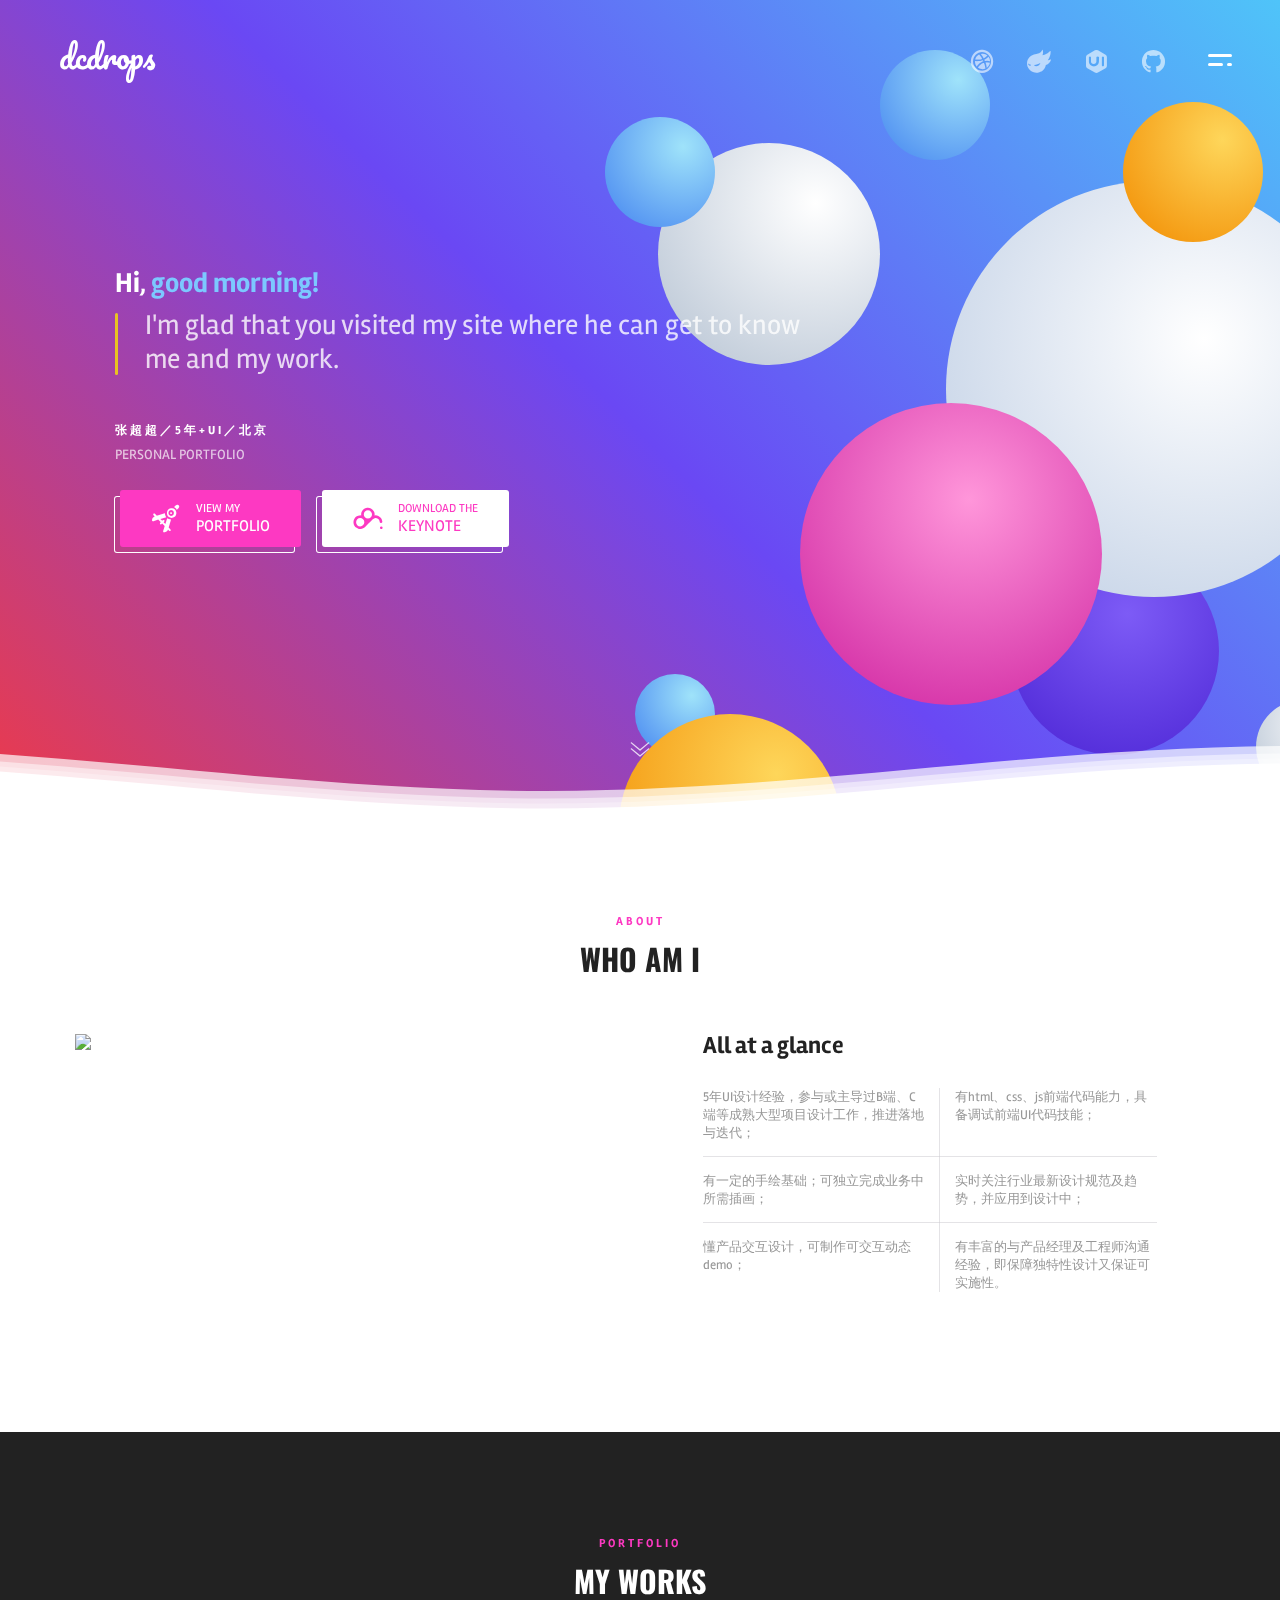
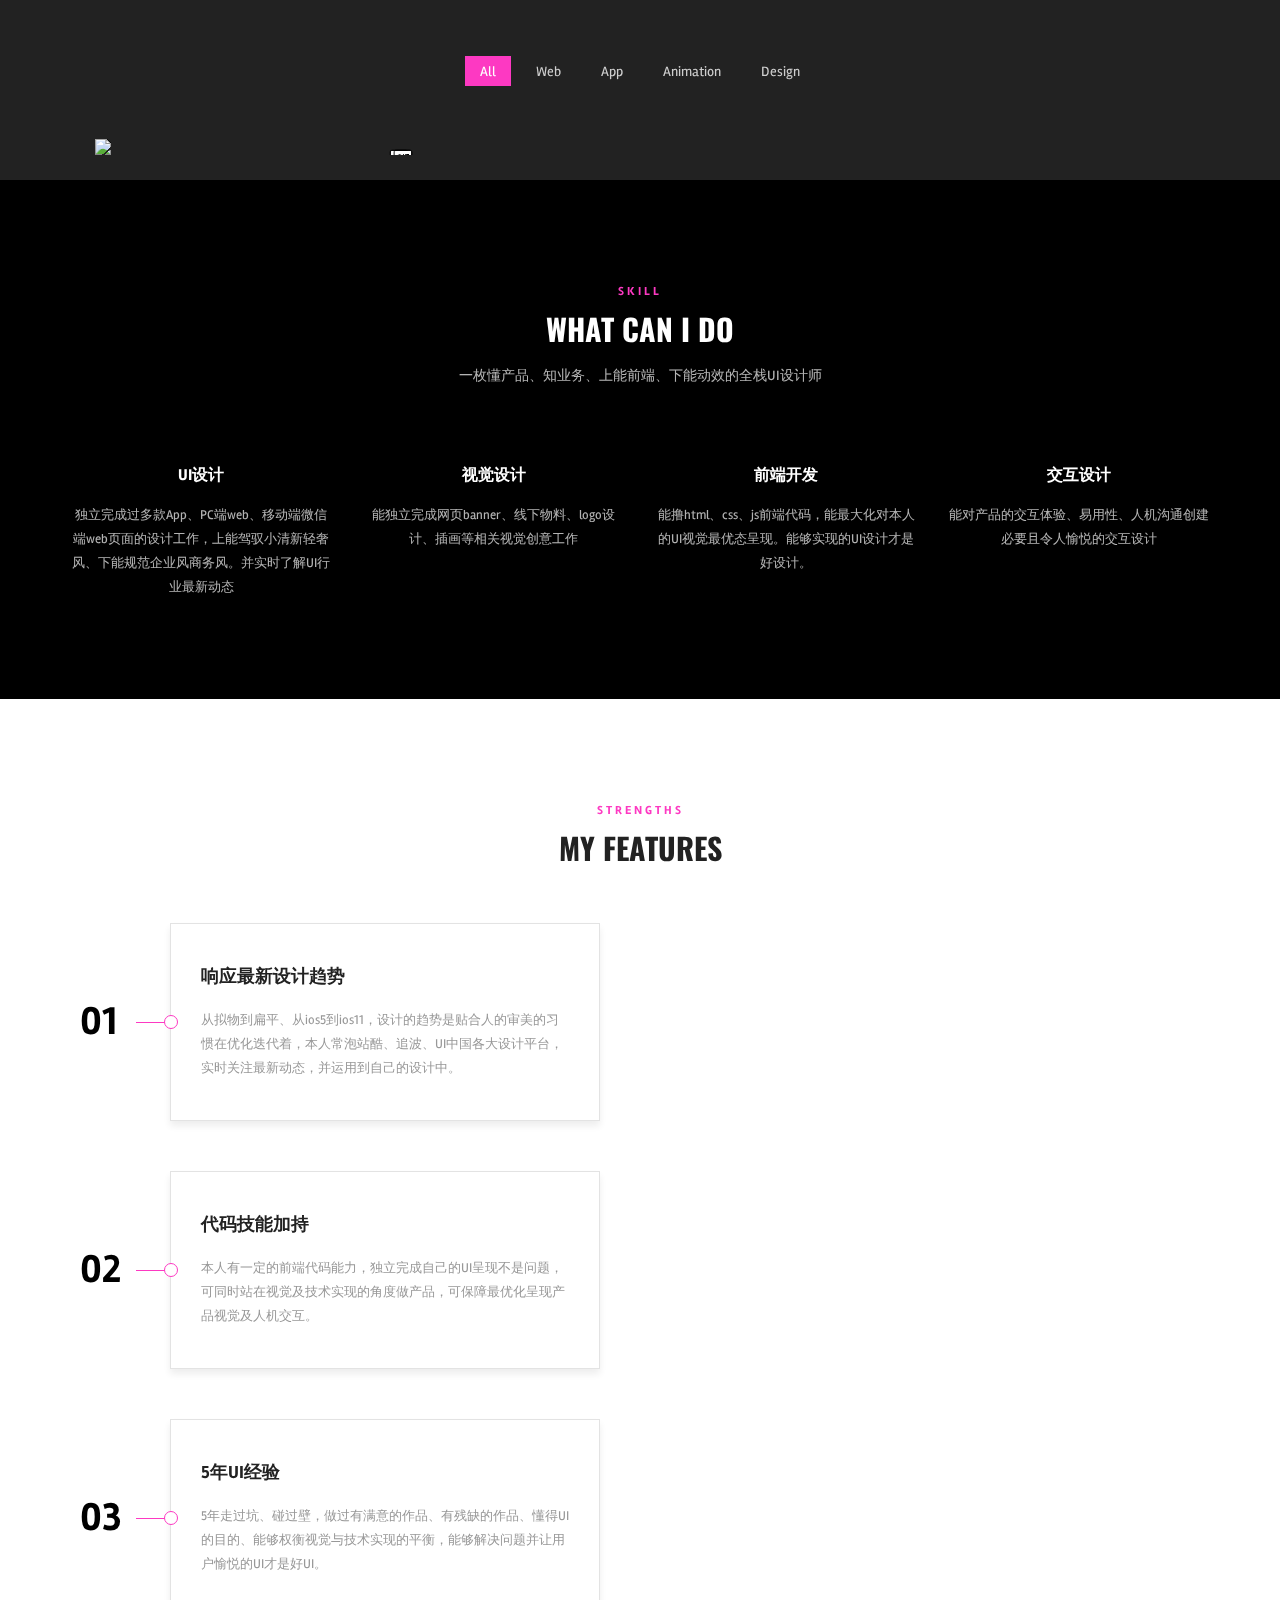
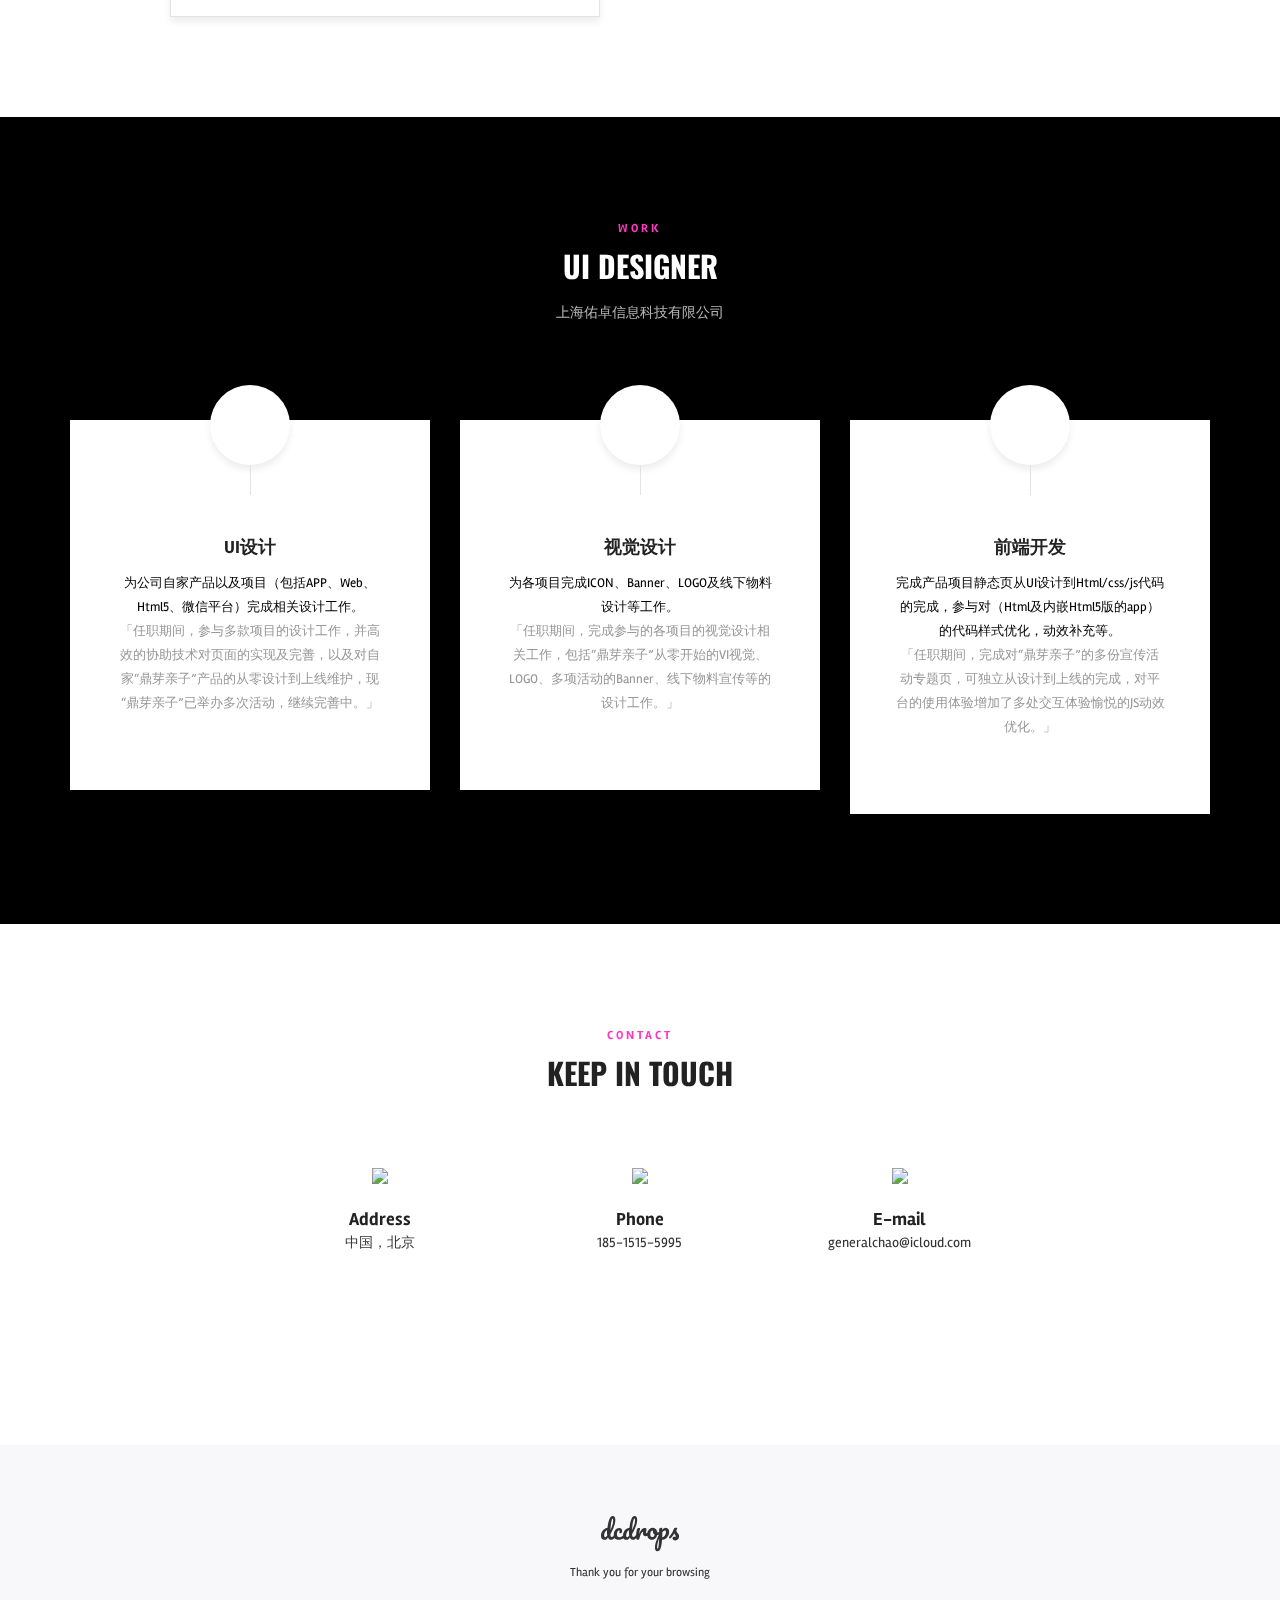
==== index.html @ 1fdc9c4c "bug fixed" ====
﻿<!DOCTYPE html>
<html lang="en">
	<head>
		<meta http-equiv="content-type" content="text/html; charset=utf-8" />
		<meta name="format-detection" content="telephone=no" />
		<meta name="viewport" content="width=device-width, initial-scale=1, maximum-scale=1, user-scalable=no">
		<link href="css/bootstrap.min.css" rel="stylesheet" type="text/css" />
		<!-- swiper5 -->
		<link rel="stylesheet" href="css/swiper.min.css">   
		<link href="css/simplelightbox.css" rel="stylesheet" type="text/css" />
		<link href="css/style.css" rel="stylesheet" type="text/css" />
		<link rel="icon" sizes="any" mask="" href="img/dcdrops.svg">

		<!-- 引入vue -->
		<script src="https://cdn.jsdelivr.net/npm/vue/dist/vue.js"></script>
		<title>Home</title>
	</head>

<body>
	<div id="loader-wrapper" class="animated">
		<div class="loader"></div>
		<p>   Hi，<font id="time_box"></font>作品预热中...</p>
	</div>
	<header>
		<div class="hamburger-menu default slideLeft42" id="menu_btn"><span></span><span></span><span></span></div>
		<nav class="scroll-nav">
			<i class="icon-dcdrops logo"></i>
			<ul>
				<li class="active animated"><a data-anchor="home"><i class="icon-home"></i><span>Home</span></a></li>
				<li class="animated"><a data-anchor="about"><i class="icon-about"></i><span>About</span></a></li>
				<li class="animated"><a data-anchor="portfolio"><i class="icon-portfolio"></i><span>Portfolio</span></a></li>
				<li class="animated"><a data-anchor="skill"><i class="icon-skill"></i><span>Skill</span></a></li>
				<li class="animated"><a data-anchor="strengths"><i class="icon-strengths"></i><span>Strengths</span></a></li>
				<li class="animated"><a data-anchor="work"><i class="icon-work"></i><span>Work</span></a></li>
				<li class="animated"><a data-anchor="contact"><i class="icon-contact"></i><span>Contact</span></a></li>
				<!-- <li class="animated"><a href="message.html"><i class="icon-discuss"></i><span>Discuss <font style="font-size: 12px;opacity: .3;font-weight: normal;">Bata</font></span></a></li> -->
			</ul>
		</nav>
		<div class="mask"></div>
		<a class="logo" href="#">
			<i class="icon-dcdrops"></i>
		</a>

		<div class="social-network">
			<a href="https://dribbble.com/hidachao" title="Dribbble作品"><i class="icon-dribbble"></i></a>
			<a href="http://dcdrops.zcool.com.cn" title="站酷作品"><i class="icon-zhanku"></i></a>
			<a href="http://i.ui.cn/ucenter/125805.html" title="UI中国作品"><i class="icon-uichina"></i></a>
			<a href="https://github.com/Generalchao" title="Github"><i class="icon-github"></i></a>
		</div>
	</header>

<!-- content -->
<div id="content">

	<!-- banner -->
	<!-- swiper -->
	<div id="home" class="swiper-style-banner bg-text">

		<div class="swiper-container" data-speed="1000" data-pagination="custom" data-parallax="1" data-breakpoints="1" data-slides-per-view="1" data-xs-slides="1" data-sm-slides="1" data-md-slides="1">
			<div class="swiper-wrapper">

				<div class="swiper-slide">
					<div class="container">
						<div class="row flex">
							<div id="banner_title" class="col-sm-8 col-xs-12 col-xs-offset-0">
								<div class="empty-space h100-xs"></div>
								<article class="text-left">
									<h1 class="h1" data-swiper-parallax="-800"><span>Hi, </span><font id="time_box2"></font><span class="header-text">I'm glad that you visited my site where he can get to know me and my work.</span></h1>
									<div class="empty-space h35-xs"></div>
									<p class="h6 white" data-swiper-parallax="-1000">张超超／5年+UI／北京</p>
									<p data-swiper-parallax="-600">PERSONAL PORTFOLIO</p>
									<div class="empty-space h30-xs"></div>
									<div class="btn-wrap">
										<a data-anchor="portfolio" class="button button__primary my_portfolio"><i class="icon-Portfolio_02"></i><span>View my</span><span>Portfolio</span>
										</a>
										<a class="button button__hero" href="pdf/web/viewer.html?file=张超超-设计-P4至P5.pdf"><i class="icon-baiduyun"></i><span>Download the</span><span>Keynote</span>
										</a>
									</div>
								</article>

								<div class="empty-space h100-xs fl"></div>
								<div class="clear"></div>
							</div>
						</div>
						<!-- 彩球容器 -->
						<div class="colorbox">
							<div class="ball ball_01 animated"></div>
							<div class="ball ball_02 animated"></div>
							<div class="ball ball_03 animated"></div>
							<div class="ball ball_04 animated"></div>
							<div class="ball ball_05 animated"></div>
							<div class="ball ball_06 animated"></div>
							<div class="ball ball_07 animated"></div>
							<div class="ball ball_08 animated"></div>
							<div class="ball ball_09 animated"></div>
							<div class="ball ball_10 animated"></div>
							<div class="ball ball_11 animated"></div>
							<div class="ball ball_12 animated"></div>
						</div>

					</div>
				</div>

				<!-- <div class="swiper-slide">
					<div class="container-fluid">
						<div class="bg"><div class="bg-layer-40"></div></div>
						<div class="row flex">
							<div class="col-sm-8 col-sm-offset-2 col-xs-12 col-xs-offset-0">
								<div class="empty-space h50-xs"></div>
								<article class="text-left">
									<h2 class="h1" data-swiper-parallax="-800">Hi, <font id="time_box3"></font>I'm glad that you visited my site where he can get to know me and my work.</h2>
									<div class="empty-space h35-xs"></div>
									<p class="h6 white" data-swiper-parallax="-1000">张超超／5年UI／北京</p>
									<p data-swiper-parallax="-600">PERSONAL PORTFOLIO</p>
									<div class="empty-space h30-xs"></div>
									<div class="btn-wrap"><a class="button button__primary my_portfolio" data-anchor="portfolio"><span>Portfolio</span></a><a class="button button__hero" href="http://pan.baidu.com/s/1nvLWrHZ"><span>Keynote</span></a></div>
								</article>
								<div class="empty-space h100-xs fl"></div>
								<div class="empty-space h20-xs fl"></div>
								<div class="clear"></div>
							</div>
						</div>
					</div>
				</div> -->

			</div>


		</div>
	</div>

	<!-- banner -->

	<!-- container-style-1 -->
	<div class="container-style-1">
		<div class="banner-nav">

			<!--波浪Waves Container-->
			<div>
				<svg class="waves" xmlns="http://www.w3.org/2000/svg" xmlns:xlink="http://www.w3.org/1999/xlink" viewBox="0 24 150 28" preserveAspectRatio="none" shape-rendering="auto">
					<defs>
						<path id="gentle-wave" d="M-160 44c30 0 58-18 88-18s 58 18 88 18 58-18 88-18 58 18 88 18 v44h-352z" />
					</defs>
					<g class="parallax">
						<use xlink:href="#gentle-wave" x="48" y="0" fill="rgba(255,255,255,0.7" />
						<use xlink:href="#gentle-wave" x="48" y="3" fill="rgba(255,255,255,0.5)" />
						<use xlink:href="#gentle-wave" x="48" y="5" fill="rgba(255,255,255,0.3)" />
						<use xlink:href="#gentle-wave" x="48" y="7" fill="#fff" />
					</g>
				</svg>
			</div>
			<!--波浪Waves end-->

			<div id="btn-down" class="btn-down" data-anchor="about">
				<i class="icon-arrow"></i>
				<i class="icon-arrow"></i>
			</div>
		</div>		

		<!-- about -->
		<div id="about" class="container container-sm-30">
			<div class="empty-space h50-xs h100-md"></div>
			<div class="row">
				<div class="col-md-6 col-md-offset-3 col-sm-8 col-sm-offset-2 col-xs-12 col-xs-offset-0">
					<article  class="text-center">
						<h6 class="h6">about</h6>
						<div class="empty-space h10-xs"></div>
						<h2 class="h2">Who am I</h2>
						<div class="empty-space h30-xs h60-md"></div>
					</article>
				</div>
			</div>
			<div class="row flex">
				<div class="col-md-6">
					<img class="img" src="https://s2.ax1x.com/2020/01/01/l8LUQe.jpg" >
					<div class="empty-space h20-xs h0-md"></div>
				</div>
				<div class="col-md-6">
					<div class="row">
						<div class="col-md-10 col-md-offset-1">
							<article class="small-sm">
								<h3 class="h3">All at a glance</h3>
								<div class="empty-space h30-xs"></div>
								<table class="about-detail">
									<tr>
										<td>5年UI设计经验，参与或主导过B端、C端等成熟大型项目设计工作，推进落地与迭代；</td>
										<td>有html、css、js前端代码能力，具备调试前端UI代码技能；</td>
									</tr>
									<tr>
										<td>有一定的手绘基础；可独立完成业务中所需插画；</td>
										<td>实时关注行业最新设计规范及趋势，并应用到设计中；</td>
									</tr>
									<tr>
										<td>懂产品交互设计，可制作可交互动态demo；</td>
										<td>有丰富的与产品经理及工程师沟通经验，即保障独特性设计又保证可实施性。</td>
									</tr>
								</table>
								<div class="empty-space h0-xs h40-md"></div>
							</article>
						</div>
					</div>
				</div>
			</div>
			<div class="empty-space h55-xs h100-md"></div>
		</div>
		<!-- about -->
		<!-- portfolio -->
		<div id="portfolio" class="container-fluid nopadding block bg-text">
			<div class="empty-space h50-xs h100-md"></div>
			<div class="container">
				<div class="row">
					<div class="col-md-6 col-md-offset-3 col-sm-8 col-sm-offset-2 col-xs-12 col-xs-offset-0">
						<article class="text-center">
							<h6 class="h6">portfolio</h6>
							<div class="empty-space h10-xs"></div>
							<h2 class="h2">My works</h2>
						</article>
					</div>
				</div>
				<div class="empty-space h30-xs h60-md"></div>
				<div class="sorting-menu">
					<ul>
						<li data-filter="*" class="active" data-name="All"><span>All</span></li>
						<li data-filter=".category-1" data-name="Html5"><span>Web</span></li>
						<li data-filter=".category-2" data-name="App"><span>App</span></li>
						<li data-filter=".category-3" data-name="Animation"><span>Animation</span></li>
						<li data-filter=".category-4" data-name="Design"><span>Design</span></li>
					</ul>
				</div>
				<div class="empty-space h20-xs"></div>
				<div id="display_options_space" class="display_options_space empty-space h45-xs"></div>
				<div class="display_options" id="display_options">
					<div class="double_modle2 active" id="double_modle">
						<span></span>
						<span></span>
						<span></span>
						<span></span>
					</div>
					<div id="single_modle" class="single_modle2"></div>
				</div>

				<p id="hide01" style="line-height: 100px;border: 1px dashed #fff;position: relative ;text-align: center ">首次加载预计需要花费您10s左右的时间🙏</p>
				<div id="portfolio_items" class="row" style="display: none;">
					<div class="col-md-12">
						<div id="grid-items" class="grid double_modle">
							<div class="grid-sizer"></div>
							<div class="grid-item category-1">
								<a href="https://s2.ax1x.com/2020/01/01/lJ3y0U.jpg" class="lightbox"><img src="https://s2.ax1x.com/2020/01/01/lJ3y0U.jpg"></a>
							</div>
							<div class="grid-item category-2">
								<a href="td.html" class="lightbox"><img src="https://s2.ax1x.com/2019/12/31/l3s1G8.jpg"></a>
							</div>
							<div class="grid-item category-2">
								<a href="lw.html" class="lightbox"><img data-lazyload="img/lw_img/01.jpg"></a>
							</div>
							<div class="grid-item category-1">
								<a href="dy.html" class="lightbox"><img data-lazyload="https://s2.ax1x.com/2020/01/01/lJ1zo4.jpg"></a>
							</div>
							<div class="grid-item category-2">
								<a href="zzxc.html" class="lightbox"><img data-lazyload="img/zzxc_img/01.jpg"></a>
							</div>
							<!-- <div class="grid-item category-1">
								<a href="pc.html" class="lightbox"><img data-lazyload="img/pc_img/01.jpg"></a>
							</div> -->

							<div class="grid-item category-4">
								<a href="https://s2.ax1x.com/2020/01/01/lGhqTU.jpg" class="lightbox"><img data-lazyload="https://s2.ax1x.com/2020/01/01/lGhqTU.jpg"></a>
							</div>
							<div class="grid-item category-4">
								<a href="https://s2.ax1x.com/2020/01/01/lGhTO0.jpg" class="lightbox"><img data-lazyload="https://s2.ax1x.com/2020/01/01/lGhTO0.jpg"></a>
							</div>
							<div class="grid-item category-4">
								<a href="https://s2.ax1x.com/2020/01/01/lGhoyq.jpg" class="lightbox"><img data-lazyload="https://s2.ax1x.com/2020/01/01/lGhoyq.jpg"></a>
							</div>
							<div class="grid-item category-4">
								<a href="https://s2.ax1x.com/2020/01/01/lGh5Ss.jpg" class="lightbox"><img data-lazyload="https://s2.ax1x.com/2020/01/01/lGh5Ss.jpg"></a>
							</div>
							<div class="grid-item category-4">
								<a href="https://s2.ax1x.com/2020/01/01/lGhHmV.jpg" class="lightbox"><img data-lazyload="https://s2.ax1x.com/2020/01/01/lGhHmV.jpg"></a>
							</div>
							<div class="grid-item category-4">
								<a href="https://s2.ax1x.com/2020/01/01/lGhIln.jpg" class="lightbox"><img data-lazyload="https://s2.ax1x.com/2020/01/01/lGhIln.jpg"></a>
							</div>
							<div class="grid-item category-4">
								<a href="https://s2.ax1x.com/2020/01/01/lGhbwT.jpg" class="lightbox"><img data-lazyload="https://s2.ax1x.com/2020/01/01/lGhbwT.jpg"></a>
							</div>
							<div class="grid-item category-4">
								<a href="https://s2.ax1x.com/2020/01/01/lGhfYQ.jpg" class="lightbox"><img data-lazyload="https://s2.ax1x.com/2020/01/01/lGhfYQ.jpg"></a>
							</div>
							<div class="grid-item category-3">
								<a href="https://dribbble.com/shots/6302561-Change-pipeline-under-the-card-view" class="lightbox"><img data-lazyload="https://s2.ax1x.com/2020/01/01/lJlVc6.gif"></a>
							</div>	
							<div class="grid-item category-3">
								<a href="https://s2.ax1x.com/2020/01/01/lGinSA.gif" class="lightbox"><img data-lazyload="https://s2.ax1x.com/2020/01/01/lGinSA.gif"></a>
							</div>			
							<div class="grid-item category-3">
								<a href="https://s2.ax1x.com/2019/12/31/l1AShj.gif" class="lightbox"><img src="https://s2.ax1x.com/2019/12/31/l1AShj.gif"></a>
							</div>			
							<div class="grid-item category-3">
								<a href="https://s2.ax1x.com/2020/01/01/lGy5tI.gif" class="lightbox"><img data-lazyload="https://s2.ax1x.com/2020/01/01/lGy5tI.gif"></a>
							</div>				
							<div class="grid-item category-3">
								<a href="https://s2.ax1x.com/2020/01/01/lGyf7d.gif" class="lightbox"><img data-lazyload="https://s2.ax1x.com/2020/01/01/lGyf7d.gif"></a>
							</div>	
							<div class="grid-item category-3">
								<a href="https://s2.ax1x.com/2020/01/01/lGyHc8.gif" class="lightbox"><img data-lazyload="https://s2.ax1x.com/2020/01/01/lGyHc8.gif"></a>
							</div>			
							<div class="grid-item category-3">
								<a href="https://s2.ax1x.com/2020/01/01/lG6hKU.gif" class="lightbox"><img data-lazyload="https://s2.ax1x.com/2020/01/01/lG6hKU.gif"></a>
							</div>		
							<div class="grid-item category-3">
								<a href="https://s2.ax1x.com/2020/01/01/lG6p90.gif" class="lightbox"><img data-lazyload="https://s2.ax1x.com/2020/01/01/lG6p90.gif"></a>
							</div>	
												
						</div>
					</div>
				</div>
				<div class="empty-space h25-xs h65-md"></div>
			</div>
		</div>
		<!-- portfolio -->

		<div class="clear"></div> 	

		<!-- skill -->
		<div id="skill" class="container-fluid block bg-text">
			<div class="empty-space h50-xs h100-md"></div>
			<div class="container">
				<div class="row">
					<div class="col-md-6 col-md-offset-3 col-sm-8 col-sm-offset-2 col-xs-12 col-xs-offset-0">
						<article class="text-center">
							<h6 class="h6">skill</h6>
							<div class="empty-space h10-xs"></div>
							<h2 class="h2">What can I do</h2>
							<div class="empty-space h20-xs"></div>
							<p>一枚懂产品、知业务、上能前端、下能动效的全栈UI设计师</p>
						</article>
					</div>
				</div>
				<div class="empty-space h30-xs h60-md"></div>
				<div class="row small-sm">
					<div class="col-md-3 col-sm-6">
						<article class="text-center">
							<i class="icon-UI"></i>
							<div class="empty-space h15-xs"></div>
							<a><h5 class="h5 hover-1">UI设计</h5></a>
							<div class="empty-space h15-xs"></div>
							<p>独立完成过多款App、PC端web、移动端微信端web页面的设计工作，上能驾驭小清新轻奢风、下能规范企业风商务风。并实时了解UI行业最新动态</p>
							<div class="empty-space h35-xs h0-md"></div>
						</article>
					</div>
					<div class="col-md-3 col-sm-6">
						<article class="text-center">
							<i class="icon-GUI"></i>
							<div class="empty-space h15-xs"></div>
							<a><h5 class="h5 hover-1">视觉设计</h5></a>
							<div class="empty-space h15-xs"></div>
							<p>能独立完成网页banner、线下物料、logo设计、插画等相关视觉创意工作</p>
							<div class="empty-space h35-xs h0-md"></div>
						</article>
					</div>
					<div class="col-md-3 col-sm-6">
						<article class="text-center">
							<i class="icon-CODE"></i>
							<div class="empty-space h15-xs"></div>
							<a><h5 class="h5 hover-1">前端开发</h5></a>
							<div class="empty-space h15-xs"></div>
							<p>能撸html、css、js前端代码，能最大化对本人的UI视觉最优态呈现。能够实现的UI设计才是好设计。</p>
							<div class="empty-space h35-xs h0-sm"></div>
						</article>
					</div>
					<div class="col-md-3 col-sm-6">
						<article class="text-center">
							<i class="icon-UE"></i>
							<div class="empty-space h15-xs"></div>
							<a><h5 class="h5 hover-1">交互设计</h5></a>
							<div class="empty-space h15-xs"></div>
							<p>能对产品的交互体验、易用性、人机沟通创建必要且令人愉悦的交互设计</p>
						</article>
					</div>
				</div>
			</div>
			<div class="empty-space h50-xs h100-md"></div>
		</div>  

		<div class="clear"></div>
		<!-- skill -->
		<!-- strengths -->
		<div class="container" id="strengths"> 
			<div class="empty-space h50-xs h100-md"></div>
			<div class="row">
				<div class="col-md-6 col-md-offset-3 col-sm-8 col-sm-offset-2 col-xs-12 col-xs-offset-0">
					<article class="text-center">
						<h6 class="h6">strengths</h6>
						<div class="empty-space h10-xs"></div>
						<h2 class="h2">My features</h2>
						<div class="empty-space h30-xs h60-md"></div>
					</article>
				</div>
			</div>
		</div>
		<div class="container-fluid">
			<div class="row bg-row bg-img-1">
				<div class="container">
					<div class="row">
						<div class="col-md-6">
							<div class="list-counter">
								<ol>
									<li>
										<article class="small-sm">
											<h4 class="h4">响应最新设计趋势</h4>
											<div class="empty-space h20-xs"></div>
											<p>从拟物到扁平、从ios5到ios11，设计的趋势是贴合人的审美的习惯在优化迭代着，本人常泡站酷、追波、UI中国各大设计平台，实时关注最新动态，并运用到自己的设计中。</p>
										</article>
									</li>
									<li>
										<article class="small-sm">
											<h4 class="h4">代码技能加持</h4>
											<div class="empty-space h20-xs"></div>
											<p>本人有一定的前端代码能力，独立完成自己的UI呈现不是问题，可同时站在视觉及技术实现的角度做产品，可保障最优化呈现产品视觉及人机交互。</p>
										</article>
									</li>
									<li>
										<article class="small-sm">
											<h4 class="h4">5年UI经验</h4>
											<div class="empty-space h20-xs "></div>
											<p>5年走过坑、碰过壁，做过有满意的作品、有残缺的作品、懂得UI的目的、能够权衡视觉与技术实现的平衡，能够解决问题并让用户愉悦的UI才是好UI。</p>
										</article>
									</li>
								</ol>
							</div>
						</div>
					</div>
				</div>
				<div class="empty-space h55-xs h100-md"></div>
			</div>
		</div>
		<!-- strengths -->
		

		<!-- work -->
		<div id="work" class="container-fluid nopadding-xs block">
			<div class="empty-space h50-xs h100-md"></div>
			<div class="container">
				<div class="row">
					<div class="col-md-6 col-md-offset-3 col-sm-8 col-sm-offset-2 col-xs-12 col-xs-offset-0">
						<article class="text-center white-70">
							<h6 class="h6">work</h6>
							<div class="empty-space h10-xs"></div>
							<h2 class="h2 white">UI Designer</h2>
							<div class="empty-space h20-xs"></div>
							<p>上海佑卓信息科技有限公司</p>
						</article>
					</div>
				</div>
				<div class="empty-space h30-xs h60-md"></div>
				<div class="row">
					<div class="col-md-4 col-md-offset-0 col-sm-8 col-sm-offset-2">
						<div class="price-wrapper">
						   <a href="javascript:void(0);" class="price-icon"><i class="icon-UI"></i></a>
						   <article class="small-sm">
							   <a href="javascript:void(0);"><h4 class="h4 hover-2">UI设计</h4></a>
							   <div class="empty-space h10-xs"></div>
							   <p><font>为公司自家产品以及项目（包括APP、Web、Html5、微信平台）完成相关设计工作。</font><br>「任职期间，参与多款项目的设计工作，并高效的协助技术对页面的实现及完善，以及对自家“鼎芽亲子”产品的从零设计到上线维护，现“鼎芽亲子”已举办多次活动，继续完善中。」</p>
						   </article>
						</div>
					</div>
					<div class="col-md-4 col-md-offset-0 col-sm-8 col-sm-offset-2">
						<div class="price-wrapper">
						   <a href="javascript:void(0);" class="price-icon"><i class="icon-GUI"></i></a>
						   <article class="small-sm">
							   <a href="javascript:void(0);"><h4 class="h4 hover-2">视觉设计</h4></a>
							   <div class="empty-space h10-xs"></div>
							   <p><font>为各项目完成ICON、Banner、LOGO及线下物料设计等工作。</font><br>「任职期间，完成参与的各项目的视觉设计相关工作，包括“鼎芽亲子”从零开始的VI视觉、LOGO、多项活动的Banner、线下物料宣传等的设计工作。」</p>
						   </article>
						</div>
					</div>
					<div class="col-md-4 col-md-offset-0 col-sm-8 col-sm-offset-2">
						<div class="price-wrapper">
						   <a href="javascript:void(0);" class="price-icon"><i class="icon-CODE"></i></a>
						   <article class="small-sm">
							   <a href="javascript:void(0);"><h4 class="h4 hover-2">前端开发</h4></a>
							   <div class="empty-space h10-xs"></div>
							   <p><font>完成产品项目静态页从UI设计到Html/css/js代码的完成，参与对（Html及内嵌Html5版的app）的代码样式优化，动效补充等。</font><br>「任职期间，完成对“鼎芽亲子”的多份宣传活动专题页，可独立从设计到上线的完成，对平台的使用体验增加了多处交互体验愉悦的JS动效优化。」</p>
						   </article>
						</div>
					</div>
				</div>
			</div>
			<div class="empty-space h35-xs h90-md"></div>
		</div>
		<!-- work -->

		<div class="clear"></div>

		<!-- contact -->
		<div id="contact" class="container">
			<div class="empty-space h50-xs h100-md"></div>
			<div class="row">
				<div class="col-md-6 col-md-offset-3 col-sm-8 col-sm-offset-2 col-xs-12 col-xs-offset-0">
					<article class="text-center">
						<h6 class="h6">contact</h6>
						<div class="empty-space h10-xs"></div>
						<h2 class="h2">Keep in touch</h2>
						<div class="empty-space h30-xs h60-md"></div>
					</article>
				</div>
			</div>
			<div class="row flex">
				<div class="col-sm-8 col-sm-offset-2 col-xs-12 col-xs-offset-0">
					<div class="contact">
						<div class="row">
							<div class="col-md-4 col-sm-4">
								<article class="text-center">
									<img src="img/address.svg">
									<div class="empty-space h15-xs"></div>
									<h4 class="h4">Address</h4>
									<a>中国，北京</a>
								</article>                                
							</div>
							<div class="col-md-4 col-sm-4">
								<article class="text-center">
									<img src="img/phone.svg">
									<div class="empty-space h15-xs"></div>
									<h4 class="h4">Phone</h4>
									<a href="tel:18515155995">185-1515-5995</a>
								</article>                                
							</div>
							<div class="col-md-4 col-sm-4">
								<article class="text-center">
									<img src="img/email.svg">
									<div class="empty-space h15-xs"></div>
									<h4 class="h4">E-mail</h4>
									<a href="mailto:generalchao@icloud.com">generalchao@icloud.com</a>
								</article>                                
							</div>
						</div>
					</div>
					<div class="empty-space h35-xs h0-md"></div>

				</div>

			</div>
		</div>
		<!-- contact -->

		<div class="empty-space h55-xs h100-md"></div>
		<div class="empty-space h0-xs h30-md"></div>

		<!-- other -->
		<div class="container-fluid nopadding" style="display: none">
			<div class="row">
				<div class="col-md-12">
					<div class="swiper-instagram">
						<div class="swiper-container" data-speed="1000" data-space="30" data-breakpoints="1" data-slides-per-view="8" data-xs-slides="4" data-sm-slides="6" data-md-slides="8">
							<div class="swiper-wrapper">
								<div class="swiper-slide">
									<a class="img-hover-1"><img src="img/other-1.jpg"></a>
								</div>
								<div class="swiper-slide">
									<a class="img-hover-1"><img src="img/other-2.jpg"></a>
								</div>
								<div class="swiper-slide">
									<a class="img-hover-1"><img src="img/other-3.jpg"></a>
								</div>
								<div class="swiper-slide">
									<a class="img-hover-1"><img src="img/other-4.jpg"></a>
								</div>
								<div class="swiper-slide">
									<a class="img-hover-1"><img src="img/other-5.jpg"></a>
								</div>
								<div class="swiper-slide">
									<a class="img-hover-1"><img src="img/other-6.jpg"></a>
								</div>
								<div class="swiper-slide">
									<a class="img-hover-1"><img src="img/other-1.jpg"></a>
								</div>
								<div class="swiper-slide">
									<a class="img-hover-1"><img src="img/other-2.jpg"></a>
								</div>
							</div>
						</div>
					</div>
				</div>
			</div>
		</div>
		<!-- other -->

		<!-- footer -->
		<div class="container-fluid nopadding">
			<div class="row">
				<div class="col-md-12">
					<footer>
						<!-- id 将作为查询条件 -->
						<!-- <span id="</index.html>" class="leancloud-visitors" data-flag-title="bolg访问量统计">
						    <em class="post-meta-item-text">阅读量 </em>
						    <i class="leancloud-visitors-count">1000000</i>
						</span> -->
						<div class="bottom_link_btn">
							<i class="icon-dcdrops"></i>
						</div>
						<p>Thank you for your browsing</p>
					</footer>
				</div>
			</div>
		</div>
		<!-- footer -->

	</div>
	<!-- end container-style-1 -->

</div>
<!-- content -->

<script type="text/javascript" src="https://cdn.jsdelivr.net/npm/jquery@2.2.4/dist/jquery.min.js"></script>
<!-- 轮播图swiper插件 -->
<script src="js/swiper.min.js"> </script>
<!-- 轮播图swiper插件 -->
<script src="js/isotope.pkgd.min.js"></script>

<!-- 用于放大预览图片 -->
<script src="js/simple-lightbox.min.js"></script>
<!-- 用于放大预览图片 -->

<script src="js/main.js"></script>

<script src="js/mui.min.js "></script>
<script src="js/mui.lazyload.js"></script>
<script src="js/mui.lazyload.img.js"></script>   
</script>
	<script>

		// 增加后移除动画
		$(function(){
			$('.ball').addClass('fadeInUp').one('webkitAnimationEnd mozAnimationEnd MSAnimationEnd oanimationend animationend', 
		  	function(){
		      $(this).removeClass('fadeInUp');
		    });
		  });


		// 懒加载
		mui.init();
		(function($) {
			$(document).imageLazyload({
				placeholder: 'https://s2.ax1x.com/2019/12/31/l3oaXq.gif'
			});
		})(mui);


		// 滚动缩放(已移除jquery)
		window.onscroll= function(){
			var gheight = document.documentElement.scrollTop;//滚动高度
			var banner_title = document.getElementById('banner_title');//首屏文字
			var menu_btn = document.getElementById('menu_btn');//菜单按钮
			var btn_down = document.getElementById('btn-down');//向下按钮

			// 滚动改变菜单按钮背景与改变title内容
			if(gheight > 450){
				menu_btn.classList.add('menu_bg');
				document.title = 'dcdrops';
			}
			else{	
				menu_btn.classList.remove('menu_bg');
				document.title = 'Home';
				// 滑动渐隐头部
				banner_title.style.cssText = "opacity:1-(gheight/500); transform:translate3d(0,"+gheight/2+"px,-"+gheight*2+"px);"
				// 滑动渐隐向下按钮
				btn_down.style.opacity = 1-(gheight/400);
			}

		};
		
		// 检测上下滑动(已移除jquery)	
		var new_scroll_position = 0;
		var last_scroll_position ;
		var menu_btn = document.getElementById('menu_btn');
		window.addEventListener('scroll', function(e) {

			last_scroll_position = window.scrollY;

			if (new_scroll_position < last_scroll_position && last_scroll_position > 80) {
				menu_btn.classList.replace("slideLeft42","slideRight42");
			} else if (new_scroll_position > last_scroll_position) {
				menu_btn.classList.replace("slideRight42","slideLeft42");
			}

		  	new_scroll_position = last_scroll_position;
		});	



		// 加载loading(已移除jquery)
		var loader_wrapper = document.getElementById('loader-wrapper');
		var hide01 = document.getElementById('hide01');
		var portfolio_items = document.getElementById('portfolio_items');

		//监听加载状态改变
		document.onreadystatechange = completeLoading;
		//加载状态为complete时移除loading效果
		function completeLoading() {
		  if (document.readyState == "complete") {
				loader_wrapper.classList.add('fadeOutDown');
				hide01.style.display = 'none';
				portfolio_items.style.display = 'block';
		  }
		}


		// 判断时辰(已移除jquery)
		var timeshow1 = document.getElementById("time_box");
		var timeshow2 = document.getElementById("time_box2");

		now = new Date(),hour = now.getHours() 

		if(hour < 6){timeshow1.innerHTML = "凌晨好！";timeshow2.innerHTML = "good day! "} 
		else if (hour < 9){timeshow1.innerHTML = "早上好！";timeshow2.innerHTML = "good morning! "} 
		else if (hour < 12){timeshow1.innerHTML = "上午好！";timeshow2.innerHTML = "good morning! "} 
		else if (hour < 14){timeshow1.innerHTML = "中午好！";timeshow2.innerHTML = "good afternoon! "} 
		else if (hour < 17){timeshow1.innerHTML = "下午好！";timeshow2.innerHTML = "good afternoon! "} 
		else if (hour < 19){timeshow1.innerHTML = "傍晚好！";timeshow2.innerHTML = "good evening! "} 
		else if (hour < 22){timeshow1.innerHTML = "晚上好！";timeshow2.innerHTML = "good night! "} 
		else {timeshow1.innerHTML = "夜里好！";timeshow2.innerHTML = "it`s time to sleep! "} 


		// 滚动到指定位置固定菜单

		// window.onload = function(){
		//     menuFixed();
		// }

		// function menuFixed(id){
		//     var _getHeight = $("#display_options").offset().top - 45;	    
		//     window.onscroll = function(){
		//         changePos(id,_getHeight);
		//     }
		// }
		// function changePos(id,height){
		//     var scrollTop = document.documentElement.scrollTop || document.body.scrollTop;

		//     if(scrollTop < height){
		//         $("#display_options").removeClass('fixed');
		//         $("#display_options_space").removeClass('block');
		//     }else{
		//         $("#display_options").addClass('fixed');
		//         $("#display_options_space").addClass('block');
		//     }
		// }

		
	</script>


	<!-- github评论系统 -->
<!-- 	<link rel="stylesheet" href="https://jjeejj.github.io/css/gitment.css">
	<script src="https://jjeejj.github.io/js/gitment.js"></script>
	<script>
	var gitment = new Gitment({
	  id: '<%= page.title %>',
	  owner: 'Generalchao',
	  repo: 'dcdrops',
	  oauth: {
	    client_id: '2adb4b0c7b374313dff7',
	    client_secret: '3fec1df0bdd7a9a1f5e0b624d56bbc1e4d99a6ac',
	  },
	})
	gitment.render('container')
	</script> -->
</body>
</html>
---- css/simplelightbox.css ----
/* line 1, ../sass/simplelightbox.scss */
.sl-overlay {position: fixed;left: 0;right: 0;top: 0;bottom: 0;background: #000;opacity: 0.85;display: none;z-index: 1006;}
/* line 12, ../sass/simplelightbox.scss */
.sl-wrapper {z-index: 1000;}
/* line 14, ../sass/simplelightbox.scss */
.sl-wrapper button {
  border: 0 none;
  background: transparent;
  font-size: 24px;
  padding: 0;
  cursor: pointer;
  -webkit-transition:background 0.15s ease-out; 
  transition:background 0.15s ease-out;
}
/* line 20, ../sass/simplelightbox.scss */
.sl-wrapper button:hover {
  
}
/* line 25, ../sass/simplelightbox.scss */
.sl-wrapper .sl-close {display: none;position: fixed;right: 0;top: 0;z-index: 10015;width: 100vw;height: 100vh;background: transparent;color: transparent;cursor: -webkit-zoom-out;}
/* line 33, ../sass/simplelightbox.scss */
.sl-wrapper .sl-counter {
  display: none;
  position: fixed;
  top: 30px;
  left: 50px;
  z-index: 1015;
  font-size: 15px;
  line-height: 24px;
}
/* line 41, ../sass/simplelightbox.scss */
.sl-wrapper .sl-navigation {
  width: 100%;
  display: none!important;
}
/* line 44, ../sass/simplelightbox.scss */
.sl-wrapper .sl-navigation button {
  position: fixed;
  top: 50%;
  margin-top: -23px;
  height: 46px;
  width: 46px;
  line-height: 30px;
  text-align: center;
  display: block;
  z-index: 1015;
  font-family: arial sans-serif;
  color: transparent;
  -webkit-transition:border-color 0.15s ease-out; 
  transition:border-color 0.15s ease-out;
}
.sl-wrapper .sl-navigation button:hover{
  border: 1px #b5b5b5 solid;
}
/* line 55, ../sass/simplelightbox.scss */
.sl-wrapper .sl-navigation button.sl-next {
  right: 50px;
  background: url(../img/next.png) center center no-repeat;
}
/* line 59, ../sass/simplelightbox.scss */
.sl-wrapper .sl-navigation button.sl-prev {
  left: 50px;
  background: url(../img/prevt.png) center center no-repeat;
}
/* line 65, ../sass/simplelightbox.scss */
.sl-wrapper .sl-image {
  position: fixed;
  -ms-touch-action: none;
  touch-action: none;
  z-index: 10000;
}
/* line 70, ../sass/simplelightbox.scss */
.sl-wrapper .sl-image img {
  margin: 0;
  padding: 0;
  display: block;
}
/* line 75, ../sass/simplelightbox.scss */
.sl-wrapper .sl-image iframe {
  border: 0 none;
  background: #000;
}
/* line 79, ../sass/simplelightbox.scss */
.sl-wrapper .sl-image .sl-caption {
  display: none;
  padding: 10px;
  color: #fff;
  background: #000;
  opacity: 0.8;
  position: absolute;
  bottom: 0;
  left: 0;
  right: 0;
}
/* line 90, ../sass/simplelightbox.scss */
.sl-wrapper .sl-image .sl-caption.pos-top {
  bottom: auto;
  top: 0;
}
/* line 95, ../sass/simplelightbox.scss */
.sl-wrapper .sl-image .sl-caption.pos-outside {
  bottom: auto;
}
/* line 100, ../sass/simplelightbox.scss */
.sl-wrapper .sl-image .sl-download {
  display: none;
  position: absolute;
  bottom: 5px;
  right: 5px;
  color: #fff;
  z-index: 1005;
}

/* line 111, ../sass/simplelightbox.scss */
.sl-spinner {
  display: none;
  border: 5px solid #333;
  border-radius: 40px;
  height: 40px;
  left: 50%;
  margin: -20px 0 0 -20px;
  opacity: 0;
  position: fixed;
  top: 50%;
  width: 40px;
  z-index: 1007;
  -webkit-animation: pulsate 1s ease-out infinite;
  -moz-animation: pulsate 1s ease-out infinite;
  -ms-animation: pulsate 1s ease-out infinite;
  -o-animation: pulsate 1s ease-out infinite;
  animation: pulsate 1s ease-out infinite;
}

/* line 130, ../sass/simplelightbox.scss */
.sl-scrollbar-measure {
  position: absolute;
  top: -9999px;
  width: 50px;
  height: 50px;
  overflow: scroll;
}

@-webkit-keyframes pulsate {
  0% {
    transform: scale(0.1);
    opacity: 0.0;
  }
  50% {
    opacity: 1;
  }
  100% {
    transform: scale(1.2);
    opacity: 0;
  }
}
@keyframes pulsate {
  0% {
    transform: scale(0.1);
    opacity: 0.0;
  }
  50% {
    opacity: 1;
  }
  100% {
    transform: scale(1.2);
    opacity: 0;
  }
}
@-moz-keyframes pulsate {
  0% {
    transform: scale(0.1);
    opacity: 0.0;
  }
  50% {
    opacity: 1;
  }
  100% {
    transform: scale(1.2);
    opacity: 0;
  }
}
@-o-keyframes pulsate {
  0% {
    transform: scale(0.1);
    opacity: 0.0;
  }
  50% {
    opacity: 1;
  }
  100% {
    transform: scale(1.2);
    opacity: 0;
  }
}
@-ms-keyframes pulsate {
  0% {
    transform: scale(0.1);
    opacity: 0.0;
  }
  50% {
    opacity: 1;
  }
  100% {
    transform: scale(1.2);
    opacity: 0;
  }
}
---- css/style.css ----
@import url('https://fonts.googleapis.com/css?family=Oswald:400,500|Rambla:400,700');

@import "../fonts/dcdrops/style.css";
:root{--main-color:#fd39c2;}
i:brfore{margin:0!important;}
html, body, div, span, applet, object, iframe, h1, h2, h3, h4, h5, h6, p, blockquote, pre, a, abbr, acronym, address, big, cite, code, del, dfn, em, img, ins, kbd, q, s, samp, small, strike, strong, sub, sup, tt, var, b, u, i, center, dl, dt, dd, ol, ul, li, fieldset, form, label, legend, table, caption, tbody, tfoot, thead, tr, th, td, article, aside, canvas, details, embed, figure, figcaption, footer, header, hgroup, menu, nav, output, ruby, section, summary, time, mark, audio, video {margin: 0; padding: 0; border: 0; font-size: 100%; font: inherit; vertical-align: baseline;}
i{font-style: italic;}
article, aside, details, figcaption, figure, footer, header, hgroup, menu, nav, section {display: block;}
blockquote, q {quotes: none;}
blockquote:before, blockquote:after, q:before, q:after {content: ''; content: none;}
body *{-webkit-text-size-adjust:none;}
.clear{clear:both; overflow: hidden; height:0px; font-size:0px; display: block;}
a, a:link, a:visited, a:active, a:hover{cursor: pointer; text-decoration: none; outline: none;}
body{font-family:'Rambla', "SF Pro SC","HanHei SC","SF Pro Text","Myriad Set Pro","SF Pro Icons","PingFang SC","Helvetica Neue","Helvetica","Arial",sans-serif; font-weight: 400; font-size: 14px; line-height: 24px; color: #989898;}

body:not(.loaded) *{-webkit-transition: none !important; transition: none !important;}
ul, ol{list-style-type: none;}
.container{max-width: 100%;position: relative;}
#content{overflow-x: hidden;transition: .5s;transform:perspective(500px)  translate3d(0,0,0);}
.swiper-wrapper .container{padding-left: 30px;padding-right: 30px;}
@media (min-width: 415px) {
  .swiper-wrapper .container{padding-left: 60px;padding-right: 60px;}
}


@font-face {
    font-family: 'Vesterbro';
    src: url(//www.abstract.com/wp-content/themes/abstract-core/assets/css/../fonts/Vesterbro-Regular.eot);
    src: url(//www.abstract.com/wp-content/themes/abstract-core/assets/css/../fonts/Vesterbro-Regular.eot?#iefix) format("embedded-opentype"), url(//www.abstract.com/wp-content/themes/abstract-core/assets/css/../fonts/Vesterbro-Regular.woff2) format("woff2"), url(//www.abstract.com/wp-content/themes/abstract-core/assets/css/../fonts/Vesterbro-Regular.woff) format("woff");
    font-weight: 400;
    font-style: normal
}

@font-face {
    font-family: 'Vesterbro';
    src: url(//www.abstract.com/wp-content/themes/abstract-core/assets/css/../fonts/Vesterbro-Poster.eot);
    src: url(//www.abstract.com/wp-content/themes/abstract-core/assets/css/../fonts/Vesterbro-Poster.eot?#iefix) format("embedded-opentype"), url(//www.abstract.com/wp-content/themes/abstract-core/assets/css/../fonts/Vesterbro-Poster.woff2) format("woff2"), url(//www.abstract.com/wp-content/themes/abstract-core/assets/css/../fonts/Vesterbro-Poster.woff) format("woff");
    font-weight: 900;
    font-style: normal
}
/* 波浪样式 */
.waves {position:relative;width: 100%;height:70px;}
.parallax > use {
  animation: move-forever 25s cubic-bezier(.55,.5,.45,.5)     infinite;
}
.parallax > use:nth-child(1) {
  animation-delay: -2s;
  animation-duration: 7s;
}
.parallax > use:nth-child(2) {
  animation-delay: -3s;
  animation-duration: 10s;
}
.parallax > use:nth-child(3) {
  animation-delay: -4s;
  animation-duration: 13s;
}
.parallax > use:nth-child(4) {
  animation-delay: -5s;
  animation-duration: 20s;
}
@keyframes move-forever {
  0% {
   transform: translate3d(-90px,0,0);
  }
  100% { 
    transform: translate3d(85px,0,0);
  }
}
/* 波浪样式end */

/*flex*/
.flex-js{display: flex;-webkit-align-items:center; align-items:center;}
.flex{display: -ms-flexbox;display: -webkit-flex;display: flex;/* -ms-flex-align: center;-webkit-align-items: center;-webkit-box-align: center;align-items: center; */height: 100%; min-height: inherit;}
.flex-order-1{order: 1;}
.flex-order-2{order: 2;}
.flex-eq-h{display: -ms-flexbox; display: -webkit-flex; display: flex; -ms-flex-align: stretch; -webkit-align-items: stretch; -webkit-box-align: stretch; align-items: stretch; width: 100%; height: 100%; min-height: inherit;}
@media (min-width: 992px) {
  .flex-md{display: -ms-flexbox; display: -webkit-flex; display: flex; -ms-flex-align: center; -webkit-align-items: center; -webkit-box-align: center; align-items: center; /*width: 100%;*/ height: 100%; min-height: inherit;}
}
@media (min-width: 768px) {
  .flex-sm{display: -ms-flexbox; display: -webkit-flex; display: flex; -ms-flex-align: center; -webkit-align-items: center; -webkit-box-align: center; align-items: center; /*width: 100%;*/ height: 100%; min-height: inherit;}
}
@media (max-width: 991px) {
  .flex-js{display: block;}
  .flex{display: block;}
  .flex-eq-h{display: block;}
}
/*flex*/

/*header*/
.header-text{display: inline-block;line-height: normal;opacity: .8;padding-left: 20px;position: relative;font-weight: 400;}
.header-text:before{position: absolute;content: '';width: 3px;height: 90%;background-color: #FAE300;border-radius: 3px;left: 0px;top:8%;}
#time_box2{color: #7CC8FF;}
/*header*/



/*buttons*/
.btn-wrap{position: relative; float: left; display: block; width: 100%;}
.button{ position: relative; display: inline-block;padding:10px 30px 10px 75px; background:none; color: var(--main-color); font-size: 16px;  cursor: pointer;border-radius: 5px;box-sizing: content-box;margin-right: 20px;}



.button:last-child{margin-right: 0;}
.button span{z-index: 2; position: relative;line-height: normal;display: inline-block;text-transform:uppercase;display: block;transform: translate(6px, -6px);}
.button span:nth-of-type(1){font-size: 12px;}
.button i{ font-size: 30px;position: absolute;left: 30px;height: 100% ;top:0;display: flex;-webkit-box-align: center;-ms-flex-align: center;align-items: center;-webkit-box-pack: center;-ms-flex-pack: center;justify-content: center;z-index: 2;transform: translate(6px, -6px);}

.button:before,.button:after{content: ""; position: absolute; left: 0px; top: 0px; right: 0px;bottom: 0px;box-shadow: 0 0 0 1px #fff;border-radius: 2px;}

.button:before{z-index: 0;}
.button:after{background-color: #fff;transform: translate(6px, -6px);z-index: 1;}

.button__primary {color: #fff;}
.button__primary:after{background-color: var(--main-color);box-shadow:0 0 0 1px var(--main-color) }
.button__hero,.button__hero i{color: var(--main-color);}

.button:hover span,.button:hover i,.button:hover:after{transform: translate(4px, -4px);}
/*buttons*/


/*typography*/
.h1,.h2,.h3,.h4,.h5,.h6,.h7{color: #222; font-weight: 700; margin: 0;}
.h1{font-size: 28px; line-height: 50px; }
.h2{font-size: 30px; line-height: 30px; font-family: 'Oswald', sans-serif;text-transform: uppercase;}
.h3{font-size: 24px; line-height: 24px;}
.h4{font-size: 18px; line-height: 24px;}
.h5{font-size: 16px; line-height: 24px;}
.h6{font-size: 12px; line-height: 24px;font-weight: 700; color: #fd39c2;letter-spacing: 3px;text-transform: uppercase; }
.h7{font-size: 12px; line-height: 49px;}

.big{font-size: 16px; line-height: 26px;}
.normal{font-size: 15px; line-height: 24px;}
.normal-sm{font-size: 14px; line-height: 30px;}
.small{font-size: 13px; line-height: 32px;}
.small-sm{font-size: 13px; line-height: 24px;}
.small-sm p font{color: #000;}
.small-sm i{color: var(--main-color);font-size: 50px;}


@media (max-width: 1024px) {
  .h1{font-size: 28px; line-height: 50px;}
}
@media (max-width: 414px) {
  .h1{font-size: 22px; line-height: 40px;}
  .h2{font-size: 28px; line-height: 28px;}
}

article{position: relative; float: left; width: 100%;}
.article{position: relative; float: left; width: 100%;}

.bg-text {color: rgba(255,255,255,0.7);}
.bg-text .h1,.bg-text .h2,.bg-text .h3,.bg-text .h4,.bg-text .h5,.bg-text .h7{color: #fff;}

.white{color: #fff;}
.white-70{color: rgba(255,255,255,0.7);}
.black{color: #222222;}
.grey{color: #989898;}
.violet{color: #fd39c2 !important;}

/*hover*/
.hover-1{display: inline-block;}
.hover-2{display: inline-block; position: relative; padding: 0 10px;}
.hover-2:before{content: ""; position: absolute; left: 50%; bottom: -10%; width: 0; height: 1px; background-color: #333; -moz-transition:all 150ms ease-out; -o-transition:all 150ms ease-out; -webkit-transition:all 150ms ease-out; transition:all 150ms ease-out; -ms-transition:all 150ms ease-out;}
.img-hover-1,
.img-hover-2{display: block; width: 100%; overflow: hidden;}
.img-hover-1 img,
.img-hover-2 img{display: block; width: 100%; -ms-transform: scale(1); -webkit-transform: scale(1); transform: scale(1); -moz-transition:all 300ms ease-out; -o-transition:all 300ms ease-out; -webkit-transition:all 300ms ease-out; transition:all 300ms ease-out; -ms-transition:all 300ms ease-out;}
@media (min-width: 1200px) {
  .hover-1:hover{color: #fd39c2 !important; cursor: pointer; -moz-transition:all 150ms ease-out; -o-transition:all 150ms ease-out; -webkit-transition:all 150ms ease-out; transition:all 150ms ease-out; -ms-transition:all 150ms ease-out;}
  .hover-2:hover:before{left: 0; width: 100%;}
  .img-hover-1:hover img{-ms-transform: scale(1.1); -webkit-transform: scale(1.1); transform: scale(1.1);}
  .img-hover-2:hover img{-ms-transform: scale(0.9); -webkit-transform: scale(0.9); transform: scale(0.9);}
}
/*hover*/

/*padding class*/
.empty-space{position: relative; display: block;}

.h0-xs{height: 0px;}
.h5-xs{height: 5px;}
.h10-xs{height: 10px;}
.h15-xs{height: 15px;}
.h20-xs{height: 20px;}
.h25-xs{height: 25px;}
.h30-xs{height: 30px;}
.h35-xs{height: 35px;}
.h40-xs{height: 40px;}
.h45-xs{height: 45px;}
.h50-xs{height: 50px;}
.h55-xs{height: 55px;}
.h60-xs{height: 60px;}
.h65-xs{height: 65px;}
.h70-xs{height: 70px;}
.h75-xs{height: 75px;}
.h80-xs{height: 80px;}
.h85-xs{height: 85px;}
.h90-xs{height: 90px;}
.h95-xs{height: 95px;}
.h100-xs{height: 100px;}

@media (min-width: 768px) {
  .h0-sm{height: 0px;}
  .h5-sm{height: 5px;}
  .h10-sm{height: 10px;}
  .h15-sm{height: 15px;}
  .h20-sm{height: 20px;}
  .h25-sm{height: 25px;}
  .h30-sm{height: 30px;}
  .h35-sm{height: 35px;}
  .h40-sm{height: 40px;}
  .h45-sm{height: 45px;}
  .h50-sm{height: 50px;}
  .h55-sm{height: 55px;}
  .h60-sm{height: 60px;}
  .h65-sm{height: 65px;}
  .h70-sm{height: 70px;}
  .h75-sm{height: 75px;}
  .h80-sm{height: 80px;}
  .h85-sm{height: 85px;}
  .h90-sm{height: 90px;}
  .h95-sm{height: 95px;}
  .h100-sm{height: 100px;}
}

@media (min-width: 992px) {
  .h0-md{height: 0px;}
  .h5-md{height: 5px;}
  .h10-md{height: 10px;}
  .h15-md{height: 15px;}
  .h20-md{height: 20px;}
  .h25-md{height: 25px;}
  .h30-md{height: 30px;}
  .h35-md{height: 35px;}
  .h40-md{height: 40px;}
  .h45-md{height: 45px;}
  .h50-md{height: 50px;}
  .h55-md{height: 55px;}
  .h60-md{height: 60px;}
  .h65-md{height: 65px;}
  .h70-md{height: 70px;}
  .h75-md{height: 75px;}
  .h80-md{height: 80px;}
  .h85-md{height: 85px;}
  .h90-md{height: 90px;}
  .h95-md{height: 95px;}
  .h100-md{height: 100px;}
}

@media (min-width: 1200px) {
  .h0-lg{height: 0px;}
  .h5-lg{height: 5px;}
  .h10-lg{height: 10px;}
  .h15-lg{height: 15px;}
  .h20-lg{height: 20px;}
  .h25-lg{height: 25px;}
  .h30-lg{height: 30px;}
  .h35-lg{height: 35px;}
  .h40-lg{height: 40px;}
  .h45-lg{height: 45px;}
  .h50-lg{height: 50px;}
  .h55-lg{height: 55px;}
  .h60-lg{height: 60px;}
  .h65-lg{height: 65px;}
  .h70-lg{height: 70px;}
  .h75-lg{height: 75px;}
  .h80-lg{height: 80px;}
  .h85-lg{height: 85px;}
  .h90-lg{height: 90px;}
  .h95-lg{height: 95px;}
  .h100-lg{height: 100px;}
}

.fl{float: left; width:100%;}


/*nopadding class*/
.nopadding {padding-left: 0; padding-right: 0; margin-left: 0; margin-right: 0;}
@media (min-width: 992px) {
  .nopadding-md{padding-left: 0; padding-right: 0; margin-left: 0; margin-right: 0;}
}
@media (max-width: 767px) {
  .nopadding-xs{padding-left: 0; padding-right: 0; margin-left: 0; margin-right: 0;}
}

/*background*/
.bg-row{background-position: 50% 50%; background-repeat: no-repeat; -webkit-background-size: cover; -moz-background-size: cover; -o-background-size: cover; background-size: cover; background-attachment:scroll;}
.swiper-slide{background-image: linear-gradient(-135deg, #4fc4f9, #6a48f4 51.26%, #ec3a4a);}
.bg-layer-50{position:absolute; left:0px; top:0px; width:100%; height:100%; background:rgba(0,0,0,0.5);}
.bg-layer-60{position:absolute; left:0px; top:0px; width:100%; height:100%; background:rgba(0,0,0,0.6);}
.clip{clip: rect(auto, auto, auto, auto); height: 100%; position: absolute; width: 100%; left: 0px; top: 0px;}
.img{width: 100%; height: auto; display: block;}

/*table*/
.table-view{height: 100%; width: 100%; display: table;}
.row-view{display: table-row;}
.cell-view{display: table-cell; vertical-align: middle; height: inherit;}

/*block*/
.block{position: relative; float: left; width: 100%;}
.wide-container-fluid{position: relative; padding: 0 50px;}
.container-style-1{position: relative;}
@media (max-width: 767px) {
  .wide-container-fluid{padding: 0 15px;}
}

/*LOADER*/
#loader-wrapper{background: url('https://s2.ax1x.com/2019/12/31/l1PrtA.jpg') no-repeat center/cover;position: fixed; bottom: 30px; left: 20px;right: 20px;max-width: 500px; border-radius: 14px; height: 100px;line-height: 100px;text-align:center; z-index: 51;box-shadow: 0 5px 20px rgba(0,0,0,.05);}
.loader {position: absolute;top: calc(50% - 25px);left: 6%;border: 4px solid #fff;border-top: 4px solid #000;border-radius: 50%;width: 50px;height: 50px;animation: spin 2s linear infinite;}
#loader-wrapper p{color: #000;}

@keyframes spin {
    0% { transform: rotate(0deg); }
    100% { transform: rotate(360deg); }
}

/*-------------------------------------------------------------------------------------------------------------------------------*/
/* 07 - HEADER */
/*-------------------------------------------------------------------------------------------------------------------------------*/
header{ text-align: center;}
header .mask{position: fixed; left: 0;right: 0; bottom: 0;top: 0; background-color: rgba(0,0,0,.7);display: none;transition:.5s;z-index: 999;cursor: pointer; }
header *{backface-visibility: hidden;}
header nav ul li{position: relative; width: 100%;vertical-align: middle;text-align: left; }
header nav ul li a{position: relative; color: rgba(0,0,0,0.9);padding: 15px 0; padding-left: 10%;display: block;cursor: pointer;}
header nav ul li a i{font-size: 24px;padding-right: 20px;}
header nav ul li a span{font-size: 14px;line-height: 16px;font-weight: 700;position: relative;transition: 0.5s;transition-timing-function: cubic-bezier(0.2,1,0.3,1);text-transform: uppercase;letter-spacing: 3px;}
header nav ul li a span:before{background-color: var(--main-color); position: absolute;content: '';z-index: -1;bottom: 0;left: 0;width: 100%;height: 50%;opacity: 0.3;transform: scale3d(0,1,1);transform-origin: 0% 50%;transition: transform 0.5s;transition-timing-function: cubic-bezier(0.2,1,0.3,1);}
header nav ul li:hover a span, header nav ul li.active a span{padding:0 10px;}
header nav ul li:hover a, header nav ul li.active a{ color: var(--main-color);}
header nav ul li.active a span:before{transform: scale3d(1,1,1);}
header nav ul li:hover a span:before{transform: scale3d(1,1,1);}
header .follow-style-3{background: transparent; padding: 0; font-size: 12px; height: 30px; line-height: 30px;}
header .header-content > ul li a{color: rgba(255,255,255,0.7);}
header .hamburger-menu{position: fixed; top: 15px; right: 15px; width: 50px; height: 50px;border-radius: 10px; cursor: pointer;transition: 1s;z-index: 1000;}
header .hamburger-menu.menu_bg{background-color: rgba(0, 0, 0, 0.64)}
header .hamburger-menu.active{background-color: #000;}
header .hamburger-menu span{position: absolute; left: 13px; width: 24px; height: 3px;border-radius: 3px; background-color: #fff; -moz-transition:all 150ms ease-out; -o-transition:all 150ms ease-out; -webkit-transition:all 150ms ease-out; transition:all 150ms ease-out; -ms-transition:all 150ms ease-out;}
header .hamburger-menu span:nth-child(1){bottom: 28px;}
header .hamburger-menu span:nth-child(2){bottom: 19px;width: 15px;}
header .hamburger-menu span:nth-child(3){bottom: 19px;width: 5px;right: 13px;left: auto;}
header .hamburger-menu.active{right: 25px;transition: right 1s,background-color 1s;}
header .hamburger-menu.active span:nth-child(1){-ms-transform: rotate(45deg) translateX(4px) translateY(3px); -webkit-transform: rotate(45deg) translateX(4px) translateY(3px); transform: rotate(45deg) translateX(4px) translateY(3px);}
header .hamburger-menu.active span:nth-child(2){opacity: 0;}
header .hamburger-menu.active span:nth-child(3){-ms-transform: rotate(-45deg) translateX(3px) translateY(-3px); -webkit-transform: rotate(-45deg) translateX(3px) translateY(-3px); transform: rotate(-45deg) translateX(3px) translateY(-3px);width: 24px;}
header .hamburger-menu:hover{background-color: rgba(0, 0, 0, 0.34);}
.logo{position: absolute; left: 30px; top: 30px; z-index: 2;color: #fff;font-size: 38px;}
.scroll-nav{background:url('https://s2.ax1x.com/2019/12/31/l1PrtA.jpg') no-repeat center/cover;padding: 90px 20px 20px;/* background-color: #fff; */position: fixed;left: 0;width: 80vw;max-width: 300px;top:0; transition: .5s;z-index: 1000;height: 100vh;transform: translateX(-100%);}
header.active .scroll-nav{transform: translateX(0);}
.colorbox{width: 970px;height: 970px;background: rgba(0, 0, 0, 0);position: absolute;left: -100px;top:-20px;z-index: 1;transform: scale(.5);}
.colorbox .ball{position: absolute;border-radius: 100%;}
.colorbox .ball_01{width: 110px;height: 110px;left: 0;top:67px;background-image: radial-gradient(circle at 71% 27%, #9fe3fa, #4584f0);z-index: 3}
.colorbox .ball_02{width: 110px;height: 110px;left: 275px;top:0;background-image: radial-gradient(circle at 71% 27%, #9fe3fa, #4584f0);z-index: 1}
.colorbox .ball_03{width: 222px;height: 222px;left: 53px;top:93px;background-image: radial-gradient(circle at 71% 27%, #ffffff, #b5c2d2);z-index: 2}
.colorbox .ball_04{width: 80px;height: 80px;left: 30px;top:624px;background-image: radial-gradient(circle at 71% 27%, #9fe3fa, #4584f0);z-index: 4}

.colorbox .ball_05{width: 222px;height: 222px;left: 14px;top:664px;background-image: radial-gradient(circle at 71% 27%, #fed65a, #f28b00);z-index: 5}
.colorbox .ball_06{width: 302px;height: 302px;left: 195px;top:353px;background-image: radial-gradient(circle at 56% 32%, #ff96da, #cd1f9e);z-index: 12}
.colorbox .ball_07{width: 140px;height: 140px;left: 518px;top:52px;background-image: radial-gradient(circle at 71% 27%, #fed65a, #f28b00);z-index: 11}
.colorbox .ball_08{width: 416px;height: 416px;left: 341px;top:131px;background-image: radial-gradient(circle at 62% 38%, #ffffff, #bccce3);z-index: 10}

.colorbox .ball_09{width: 208px;height: 208px;left: 406px;top:497px;background-image: radial-gradient(circle at 56% 32%, #7d5bf6, #4b24d4);z-index: 9}
.colorbox .ball_10{width: 304px;height: 304px;left: 651px;top:667px;background-image: radial-gradient(circle at 71% 27%, #ffffff, #b5c2d2);z-index: 8}
.colorbox .ball_11{width: 94px;height: 94px;left: 651px;top:650px;background-image: radial-gradient(circle at 71% 27%, #ffffff, #b5c2d2);z-index: 7}
.colorbox .ball_12{width: 88px;height: 88px;left: 873px;top:562px;background-image: radial-gradient(circle at 56% 32%, #ff96da, #cd1f9e);z-index: 6}

.social-network{top: 48px;right: 100px;position: absolute;z-index: 2;display: none;}
.social-network a{display: inline-block;font-size: 26px;}
.social-network a:hover i{color:rgba(255, 255, 255, 1) ;}
.social-network a i{color: rgba(255, 255, 255, 0.6);padding:10px 14px;}
.logo-bottom{width: 80px;height: auto;}

@media(min-width: 415px){
  header.active .scroll-nav{transform: translateX(0);}
}
@media(min-width: 735px){
header .hamburger-menu{top:35px;right: 35px;}

.logo{top:40px;left: 60px;font-size: 44px;}
.colorbox{width: 970px;height: 970px;left: 550px;top:50px;transform: scale(1);}
.colorbox .ball_01{width: 110px;height: 110px;left: 0;top:67px;background-image: radial-gradient(circle at 71% 27%, #9fe3fa, #4584f0);z-index: 3}
.colorbox .ball_02{width: 110px;height: 110px;left: 275px;top:0;background-image: radial-gradient(circle at 71% 27%, #9fe3fa, #4584f0);z-index: 1}
.colorbox .ball_03{width: 222px;height: 222px;left: 53px;top:93px;background-image: radial-gradient(circle at 71% 27%, #ffffff, #b5c2d2);z-index: 2}
.colorbox .ball_04{width: 80px;height: 80px;left: 30px;top:624px;background-image: radial-gradient(circle at 71% 27%, #9fe3fa, #4584f0);z-index: 4}

.colorbox .ball_05{width: 222px;height: 222px;left: 14px;top:664px;background-image: radial-gradient(circle at 71% 27%, #fed65a, #f28b00);z-index: 5}
.colorbox .ball_06{width: 302px;height: 302px;left: 195px;top:353px;background-image: radial-gradient(circle at 56% 32%, #ff96da, #cd1f9e);z-index: 12}
.colorbox .ball_07{width: 140px;height: 140px;left: 518px;top:52px;background-image: radial-gradient(circle at 71% 27%, #fed65a, #f28b00);z-index: 11}
.colorbox .ball_08{width: 416px;height: 416px;left: 341px;top:131px;background-image: radial-gradient(circle at 62% 38%, #ffffff, #bccce3);z-index: 10}

.colorbox .ball_09{width: 208px;height: 208px;left: 406px;top:497px;background-image: radial-gradient(circle at 56% 32%, #7d5bf6, #4b24d4);z-index: 9}
.colorbox .ball_10{width: 304px;height: 304px;left: 651px;top:667px;background-image: radial-gradient(circle at 71% 27%, #ffffff, #b5c2d2);z-index: 8}
.colorbox .ball_11{width: 94px;height: 94px;left: 651px;top:650px;background-image: radial-gradient(circle at 71% 27%, #ffffff, #b5c2d2);z-index: 7}
.colorbox .ball_12{width: 88px;height: 88px;left: 873px;top:562px;background-image: radial-gradient(circle at 56% 32%, #ff96da, #cd1f9e);z-index: 6}
.header-text{padding-left:30px;}
#loader-wrapper{bottom: 100px;left:calc(50vw - 250px);}
.social-network{display: block}

}
@media (min-width: 1200px) {
  header .follow-style-3 a:hover{color: #000;}
  header > ul li a:hover{color: #fff;}
  header > ul li{margin-bottom: 5px;}
}
@media(max-width: 735px){
.button{width: calc(50% - 20px);box-sizing: border-box;padding-left: 15%;padding-right: 0;font-size: 14px;}
.button i{left: calc(15% - 10px);font-size: 28px;}
.button span:nth-of-type(1){font-size: 10px;}
}
/*-------------------------------------------------------------------------------------------------------------------------------*/
/* 08 - FOOTER */
/*-------------------------------------------------------------------------------------------------------------------------------*/
footer{padding: 70px 0 70px;font-weight: 900; font-size: 12px; line-height: 30px;text-align: center;color: #333;margin-top: 60px;position: relative;background-color: #f8f8fb;}
footer ul{list-style-type: none;}
footer ul li{margin-bottom: 5px;}
footer ul li a{color: #989898}
footer .copyright a{color: #fff;}
footer .copyright .fa{color: #fd39c2;}
footer p{display: inline-block; vertical-align: middle;margin-bottom: 20px;font-weight: 400;}
footer .follow{margin-left: 10px;}

/*follow*/
.follow{display: inline-block;}
.follow .item{width: 30px; height: 30px; line-height: 30px; vertical-align: middle; text-align: center; border-radius: 50%; -webkit-border-radius: 50%; display: inline-block; margin: 0 5px; position: relative; background-color: #111111; border:none; color: #a1a1a1; font-size: 12px;}
.follow .item:last-child{margin-right: 0;}
.follow .item .fa{position: relative; line-height: 28px;}
.follow .item:before{position: absolute; border-radius: 50%; -webkit-border-radius: 50%; left: -2px; top: -2px; right: -2px; bottom: -2px; content: ""; background: #fd39c2; transform: scale(0); -webkit-transform: scale(0);}
.follow.style-2 .item{background-color: #fff; border: 1px solid #cbcbcb; color: #cbcbcb;}

.follow-style-3{position: relative; display: inline-block; width: auto; height: 50px; line-height: 50px; vertical-align: middle; background-color: #111111; padding: 0 18px;}
.follow-style-3 a{position: relative; display: inline-block; padding: 0 12px; color: #fff;}
@media (min-width: 1200px) {
  .follow-style-3 a:hover{color: #fd39c2;}
}

@media (min-width: 1200px) {
  .follow .item:hover:before{transform: scale(1); -webkit-transform: scale(1);}
  footer .follow .item:hover,
  .follow .item:hover{color: #fff;}
  footer .copyright a:hover{color: #fd39c2;}
}
/*-------------------------------------------------------------------------------------------------------------------------------*/
/* 09 - INDEX */
/*-------------------------------------------------------------------------------------------------------------------------------*/
/*BANNER*/
.swiper-style-banner{position: relative;}
.swiper-style-banner .flex{height: 90vh; min-height: 600px;position: relative;z-index: 2;}

.banner-nav{position: absolute; width: calc(100%); height: 70px; right: 0; top: -69px; z-index: 1;}
.banner-nav .swiper-button-prev.square-style{left: 50px;}
.banner-nav .swiper-button-next.square-style{right: auto; left: 110px;}

/*swiper-pagination-custom*/
.banner-nav .swiper-pagination-custom{position: absolute; width: auto; right: 50px;left: auto; top: 28px; height: 40px; line-height: 40px; vertical-align: middle; margin: 0; bottom: auto; color: #fff; font-weight: 700;}
.banner-nav .swiper-pagination-custom .line{display: inline-block; position: relative; height: 1px; width: 60px; background-color: rgba(255, 255, 255, 0.59); vertical-align: middle; margin: 0 10px;}
.banner-nav .swiper-pagination-custom .swiper-pagination-current{color: #fd39c2;}

.banner-nav .btn-down{position: absolute; width: 40px; height: 40px; cursor: pointer; left: 50%; top: -10px; margin-left: -20px;color: rgba(255,255,255,.8);font-size: 20px;}
.banner-nav .btn-down i:nth-child(1){position: absolute; left: 10px; top: 5px;}
.banner-nav .btn-down i:nth-child(2){position: absolute; left: 10px; top: 11px;}
.banner-nav .btn-down:hover i:nth-child(1){top: 4px;}
.banner-nav .btn-down:hover i:nth-child(2){top: 12px;}

.banner-nav .follow{position: absolute; top: 50%; margin-top: -15px; right: 50px;}
.banner-nav .follow span{font-size: 13px; margin-right: 15px;}
  .swiper-style-banner .flex{display: -ms-flexbox;display: -webkit-flex;display: flex;-ms-flex-align: center;-webkit-align-items: center;-webkit-box-align: center;align-items: center;}

@media (max-width: 1199px) {
  .banner-nav{position: absolute; width: 100%;}
}
@media screen and (max-width: 767px) {
  /* .swiper-style-banner .flex article{margin-top: 50px;} */
  .banner-nav .follow span{display: none;}
  .waves {height:40px;margin-top: 30px;}
}
@media (max-width: 479px) {
  .banner-nav .follow{display: none;}
}
/*BANNER*/

/*WHO WE ARE*/
.check-list li{margin-bottom: 30px;}
.check-list li:last-child{margin-bottom: 0;}
.check-list p{padding-left: 30px; position: relative;}
.check-list p:before{content: url('../img/check.png'); width: 15px; height: 12px; position: absolute; left: 0; top: 5px;}
/*WHO WE ARE*/

/*OUR FEATURES*/
.list-counter .h3{text-transform: none;}
.list-counter article{max-width: 430px; border: 1px solid rgb(227, 227, 227); box-shadow: 0px 5px 7px 0px rgba(0, 0, 0, 0.07); background-color: #fff; padding: 40px 30px;}
.list-counter ol{counter-reset: number;}
.list-counter ol li{padding-left: 100px; position: relative; float: left; margin-bottom: 50px;}
.list-counter ol li:last-child{margin-bottom: 0;}
.list-counter ol li:before{counter-increment: number; content: "0"counter(number); position: absolute; left: 10px; top: 50%; font-size: 40px; color: #000; font-weight: 900; -ms-transform: translateY(-50%); -webkit-transform: translateY(-50%); transform: translateY(-50%);}
.list-counter ol li article:before{content: ""; position: absolute; left: -35px; top: 50%; width: 35px; height: 1px; background-color: #fd39c2;}
.list-counter ol li article:after{content: ""; position: absolute; left: -7px; top: 50%; width: 14px; height: 14px; background-color: #fff; border: 1px solid  #fd39c2; border-radius: 50%; margin-top: -7px; z-index: 1;}

/*OUR FEATURES*/

/*OUR WORKS*/
.sorting-menu{position: relative; display: inline-block; width: 100%; height: auto; text-align: center;}
.sorting-menu ul{display: inline-block;}
.sorting-menu ul li{position: relative; float: left; display: inline-block; height: 30px; line-height: 28px; padding: 0 15px; margin: 0 5px; font-size: 14px; color: #cecece; cursor: pointer; padding-top: 2px;}
.sorting-menu ul li span{z-index: 1; position: relative;}
.sorting-menu ul li.active{color: #fff; background-color: #fd39c2;}
.sorting-menu ul li:before{content:""; position: absolute; left: 0; bottom: 0; height: 0; width: 100%; background-color: #fd39c2;}
.sorting-menu ul li.active:before{height: 100%;}
.display_options{display: none;line-height: 45px;color: #fff;position: relative;text-align: right;}
.display_options.fixed{position: fixed;background-color: #000;left: 0px;right: 0px;padding-right: 15px; top:0;z-index: 2;}
.display_options_space{display: none;}
.sorting-menu ul li:hover{color: #fff;}
.sorting-menu ul li:hover:before{height: 100%;}
@media (max-width: 767px) {
  .sorting-menu ul li{display: block;margin: 5px 0;}
}
  /*isotope masonry*/
.grid{position: relative; float: left; width: 100%;display: block;}
.grid-sizer{width: 1%;}
.grid-item{position: absolute; width: 50%; padding: 25px;cursor: pointer;}
.grid-item .img-wrapper{position: relative; float: left; overflow: hidden;}
.grid-item a:first-child{position: relative; float: left; width: 100%; height: 100%;overflow: hidden; }
.grid-item img{width: 100%; float: left;}
.title_bar{display: none;}
@media (min-width: 1023px) {
  .grid-item{padding: 25px;width: 33%;}
  .grid-item img:hover,.bottom_link_btn a img:hover{-ms-transform: scale(1.1); -webkit-transform: scale(1.1); transform: scale(1.1);}
  footer p a:hover{color: #000;}
  .demo_btn{display: none;}
  .xm_content{width: 1024px;margin:56px auto 0;}
  .title_bar{display: block;}
}
@media (max-width: 768px) {
  .grid-item{padding: 15px;width: 50%;}
  .grid.double_modle{width: calc(100% + 20px);margin-left: -10px;}
  .grid.double_modle .grid-item{padding:10px;width: 50%;}
  .grid.single_modle .grid-item{padding:15px 0;width: 100%;}
  .display_options{display: block;}
  .display_options .active{opacity: .5;} 
  .display_options_space.block{display: block;}  
}
@media (max-width: 414px) {
  /*.grid{width: calc(100% + 20px);margin-left: -10px;}*/
  .grid-item{padding: 15px;width: 50%;}
  /*.grid-item:nth-of-type(2n-1){padding: 10px 0px 10px 10px;}
  .grid-item:nth-of-type(2n){padding: 10px 10px 10px 0;}*/
  .grid.double_modle{width: calc(100% + 20px);margin-left: -10px;}
  .grid.double_modle .grid-item{padding:10px;width: 50%;}
  .grid.single_modle .grid-item{padding:15px 0;width: 100%;}
  .display_options{display: block;}
  .display_options .active{opacity: .5;} 
  .display_options_space.block{display: block;}

  .sl-wrapper .sl-image{left: 0!important;top:50%!important;-webkit-transform: translate(0%, -50%);
transform: translate(0%, -50%);}
  .sl-wrapper .sl-image img{width: 100vw!important;height: 75vw!important;}
}
@media (max-width: 375px) {
  /*.grid{width: 100%;margin-left: 0;}*/
  .grid.double_modle{width: calc(100% + 20px);margin-left: -10px;}
  .grid-item{padding:10px;width: 50%;}
  .grid.double_modle .grid-item{padding:10px;width: 50%;}
  .grid.single_modle .grid-item{padding:15px 0;width: 100%;}
  .display_options{display: block;}
  .display_options .active{opacity: .5;}
  .display_options_space.block{display: block;}

  .sl-wrapper .sl-image{left: 0!important;top:50%!important;-webkit-transform: translate(0%, -50%);
transform: translate(0%, -50%);}
  .sl-wrapper .sl-image img{width: 100vw!important;height: 75vw!important;}
}
/*OUR WORKS*/


/*公司介绍模块*/
.price-wrapper{text-align: center;overflow: hidden;margin-bottom: 20px;}
.price-wrapper .price-icon{position: relative; display: block; width: 80px; height: 80px; margin: 0 auto; background-color: #fff; border-radius: 50%; box-shadow: 0px 5px 7px 0px rgba(0, 0, 0, 0.07); margin-bottom: -45px; z-index: 1;}
.price-wrapper .price-icon:before{content: ""; position: absolute; left: 50%; bottom: -30px; width: 1px; height: 30px; background-color: #e3e3e3; z-index: 1}
.price-wrapper .price-icon i{font-size: 40px;position: absolute; left: 50%; top: 50%; -ms-transform: translate(-50%, -50%); -webkit-transform: translate(-50%, -50%); transform: translate(-50%, -50%);color: gray;}
.price-wrapper article{background-color: #fff; padding: 115px 45px 75px 45px;}
.price{font-size: 42px; line-height: 42px; font-weight: 700;  color: #222;}
.price sup{font-size: 24px;}
.price-wrapper ul li{margin-bottom: 8px;}
.price-wrapper ul li:last-child{margin-bottom: 0;}
.price-wrapper ul li span{ color: #fd39c2; font-weight: 600;}

@media (min-width: 1200px) {
  .price-wrapper .price-icon:hover:before{background-color: #fd39c2;}
}
/*公司介绍模块*/


/*底部装饰一排图*/
.swiper-instagram *{backface-visibility: hidden;}
.swiper-instagram .swiper-container{padding: 0 30px;}
.swiper-instagram img{display: block; width: 100%;}
/*底部装饰一排图*/


/*  ==============
  CSS ANIMATIONS
  ==============  */
/*缓动动效*/
nav ul li:before, nav ul li, .banner-nav .btn-down i, .sorting-menu ul li:before, .sorting-menu ul li, a, .follow .item, .follow .item:before, .btn-1 span, .button:after,.button span,.button i{-moz-transition:all 150ms ease-out; -o-transition:all 150ms ease-out; -webkit-transition:all 150ms ease-out; transition:all 150ms ease-out; -ms-transition:all 150ms ease-out;}
header,.logo, .price-wrapper .price-icon:before, .grid-item img, .prod-item .prod-item-img{-moz-transition:all 300ms ease-out; -o-transition:all 300ms ease-out; -webkit-transition:all 300ms ease-out; transition:all 300ms ease-out; -ms-transition:all 300ms ease-out;}

.bg-img-1 {background-image: url('https://s2.ax1x.com/2019/12/31/l1P6pt.jpg');}

/*首页菜单动效*/
.slideRight42 {transform: translateX(85px);transition: transform .5s ease-out;}
.slideLeft42 {transform: translateX(0);transition: transform .5s ease-out;}

/*项目的style*/
.xm_content{position: relative;}
.xm_content img{width: 100%;display: block;}
.demo_btn{position: fixed;color: #777777;top: 20px;right: 0px;background-color: rgba(255, 255, 255, .6);font-size: 12px;padding: 5px 10px 5px 20px;border-top-left-radius: 2em;border-top-right-radius: 0em;border-bottom-right-radius: 0em;border-bottom-left-radius: 2em;z-index: 10;box-shadow: 0 1px 4px 0px rgba(0, 0, 0, 0.1);}
.demo_btn i{font-size: 14px;color: rgba(0,0,0,.8);margin-right: 4px;}
iframe{display: block;}
.demo_btn.two{top:70px;}

/*向右动效1*/
.slideRight {
-webkit-transform: translateX(120px);
-ms-transform: translateX(120px);
-o-transform: translateX(120px);
transform: translateX(120px);
-webkit-transition: transform .5s ease-out;
-o-transition: transform .5s ease-out;
transition: transform .5s ease-out;
}
/*向左动效1*/
.slideLeft {
-webkit-transform: translateX(0);
-ms-transform: translateX(0);
-o-transform: translateX(0);
transform: translateX(0);
-webkit-transition: transform .5s ease-out;
-o-transition: transform .5s ease-out;
transition: transform .5s ease-out;
}

/*向右动效2*/
.slideRight2 {
-webkit-transform: translateX(120px);
-ms-transform: translateX(120px);
-o-transform: translateX(120px);
transform: translateX(120px);
-webkit-transition: transform .8s ease-out;
-o-transition: transform .8s ease-out;
transition: transform .8s ease-out;
}
/*向左动效2*/
.slideLeft2 {
-webkit-transform: translateX(0);
-ms-transform: translateX(0);
-o-transform: translateX(0);
transform: translateX(0);
-webkit-transition: transform .8s ease-out;
-o-transition: transform .8s ease-out;
transition: transform .8s ease-out;
}

@media screen and (min-width: 1024px)
{

}
/*3d透视范围*/
.flex{   
  -webkit-perspective:1200px;
  -moz-perspective:1200px;
  -ms-perspective:1200px;
  -o-perspective:1200px;
  perspective:1200px;}
@-webkit-keyframes fadeInUp {
  from {opacity: 0;-webkit-transform: translate3d(0, 100%, 0);transform: translate3d(0, 100%, 0);}
  to {opacity: 1;-webkit-transform: none;transform: none;}
}
@keyframes fadeInUp {
  from {opacity: 0;-webkit-transform: translate3d(0, 100%, 0);transform: translate3d(0, 100%, 0);}
  to {opacity: 1;-webkit-transform: none;transform: none;}
}
.fadeInUp {-webkit-animation-name: fadeInUp;animation-name: fadeInUp;}
@-webkit-keyframes fadeOutDown {
  from {opacity: 1;}
  to {opacity: 0;-webkit-transform: translate3d(0, 100%, 0);transform: translate3d(0, 100%, 0);}
}
@keyframes fadeOutDown {
  from {opacity: 1;}
  to {opacity: 0;-webkit-transform: translate3d(0, 100%, 0);transform: translate3d(0, 100%, 0);}
}
.fadeOutDown {-webkit-animation-name: fadeOutDown;animation-name: fadeOutDown;}
@keyframes fadeInLeft {
  from {opacity: 0;transform: translate3d(-100%, 0, 0);}
  to {opacity: 1;transform: none;}
}
.fadeInLeft {animation-name: fadeInLeft;}
@keyframes fadeOutLeft {
  from {opacity: 1;}
  to {opacity: 0;transform: translate3d(-100%, 0, 0);}
}
.fadeOutLeft {animation-name: fadeOutLeft;}

/* 依次出现动画 */
header nav ul li:nth-child(1) {animation-delay: 0s;}
header nav ul li:nth-child(2) {animation-delay: 50ms;}
header nav ul li:nth-child(3) {animation-delay: 100ms;}
header nav ul li:nth-child(4) {animation-delay: 150ms;}
header nav ul li:nth-child(5) {animation-delay: 200ms;}
header nav ul li:nth-child(6) {animation-delay: 250ms;}
header nav ul li:nth-child(7) {animation-delay: 300ms;}
header nav ul li:nth-child(8) {animation-delay: 350ms;}

/* 依次出现动画 */

.animated {-webkit-animation-duration: 1s;animation-duration: 1s;-webkit-animation-fill-mode: both;animation-fill-mode: both;}
i:before{padding: 0 !important;margin: 0 !important;line-height: normal !important;}

.title_bar{width: 100%;height: 56px;line-height: 56px; background: #fff;position: fixed;top: 0px;left: 0;right: 0;box-shadow: 0 1px 4px 0 rgba(0, 0, 0, .1);z-index: 11;}
.title_bar .work-details-box-wrap{width: 1000px;margin: 0 auto;}
.title_bar .work-details-box-wrap .left{position: relative;float: left;}
.title_bar .work-details-box-wrap .left .icon_img{position: absolute;width: 30px;height: 30px;border-radius: 100%;left: 0;top:50%;margin-top: -15px;background-color: #999;background-repeat: no-repeat;background-position: center;background-size: cover;}
.title_bar .work-details-box-wrap .left .title{font-size: 16px;color: #444;line-height: 56px;display: inline-block;margin-left: 40px;word-break: break-all}
.title_bar .work-details-box-wrap .right{float: right;height: 56px;line-height: 56px}
.title_bar .work-details-box-wrap .right a{padding: 0 15px;font-size: 12px;color: #444;border: 1px solid #bbb;border-radius: 4px;display: inline-block;line-height: 28px;position: relative;}
.title_bar .work-details-box-wrap .right a:last-child{margin-left: 10px;}
.title_bar .work-details-box-wrap .right a:hover{color: #fff;border-color: #000;background-color: #000;}
.title_bar .back__btn{width: 56px;display: inline-block;text-align: center;transform: rotate(90deg);}



.bottom_link_btn{display: block;position: relative;}
.bottom_link_btn i{font-size: 36px;}
.bottom_link_btn a{width: 44px;height: 44px;background-color: #fff;color: #ccc;font-size: 24px; border-radius: 100%;display: inline-block;line-height: 44px;margin: 10px 8px;overflow: hidden;transition: .5s;box-shadow: 0px 6px 6px rgba(0, 0, 0, 0.02);}
.bottom_link_btn a:hover{transform: scale(1.1);color: #979797;}
.bottom_link_btn .back-top{position: absolute;right: 10px;color:#979797; }
.scroll-nav .logo{font-size: 40px;position: absolute;top: 30px;left: calc(50% - 44px);color: #000;}
#skill,#work{background:#000 url('https://s2.ax1x.com/2019/12/31/l1FUde.png') no-repeat center/cover;}
#portfolio{background:#222;}
.icon-email,.icon-call{color: var(--main-color);font-size: 40px;}
.contact img{width: 50px;margin-top: 20px;}
.contact a{color: #333;}



/*message*/
.vlink.vinput, #vcomments .info{display: none;}
.message_content{background-color: #f1f1f1;margin: 56px auto 0;max-width: 800px;}
.v .vlist .vcard .vcontent a{}
.vpage{padding: 0 15px 20px;background-color: #fff;}
.v .vpage .vmore{width: 100%;background-color: #fff;}
.v .vlist .vcard .vh .vtag{text-align: right;font-size: 10px;}
.v .vlist .vcard .vh .vtag .vsys{color: #999;}
.v .vlist .vcard .vquote .vcard{background-color: #f6f6f6;border-radius: 4px;}
.v .vlist .vcard .vquote .vcard:last-child{margin-bottom: 0;}
.v .vwrap .vcontrol .col.col-20{width: 20%;}
.vctrl{font-size:14px}
.vctrl span{padding:10px;display:inline-block;vertical-align:middle;cursor:pointer}

.category-1 a:before, .category-2 a:before, .category-3 a:before{content: '';position: absolute;top: 8px;right: 8px;width: 24px;height: 24px; z-index: 1;background-image: url('../img/category.svg');background-position: 0 0;}
.category-1 a:before, .category-2 a:before{background-position: 72px 0;cursor: pointer;}
.category-3 a:before{background-position: 96px 0;}
.category-3 a, .category-4 a{cursor: -webkit-zoom-in;}
.double_modle2{width: 16px;height: 16px;position: relative;display: inline-block;margin-right: 15px;}
.double_modle2 span{width: 7px;height: 7px;background-color: #fff;position: absolute;left: 0;top: 0;}
.double_modle2 span:nth-child(2){left: 9px;}
.double_modle2 span:nth-child(3){top: 9px;}
.double_modle2 span:nth-child(4){left: 9px;top: 9px;}
.single_modle2{width: 16px;height: 16px;background-color: #fff;display: inline-block;}

.about-detail td{padding: 15px 15px 15px 0;position: relative;line-height: normal;}
.about-detail td:before{position: absolute;right: 0;bottom: 0;left: 0;height: 1px;content: '';-webkit-transform: scaleY(.5);transform: scaleY(.5);background-color: #c8c7cc;}
.about-detail td:after{position: absolute;right: 0;bottom: 0;top: 0;width: 1px;content: '';-webkit-transform: scaleX(.5);transform: scaleX(.5);background-color: #c8c7cc;}
.about-detail td:nth-of-type(2n){padding: 15px 0px 15px 15px;}
.about-detail tr:nth-of-type(1) td{padding-top: 0;}
.about-detail td:nth-of-type(2n):after{width: 0;}
.about-detail tr:nth-last-of-type(1) td{padding-bottom: 0;}
.about-detail tr:nth-last-of-type(1) td:before{height: 0;}

#about{padding: 0 20px;}
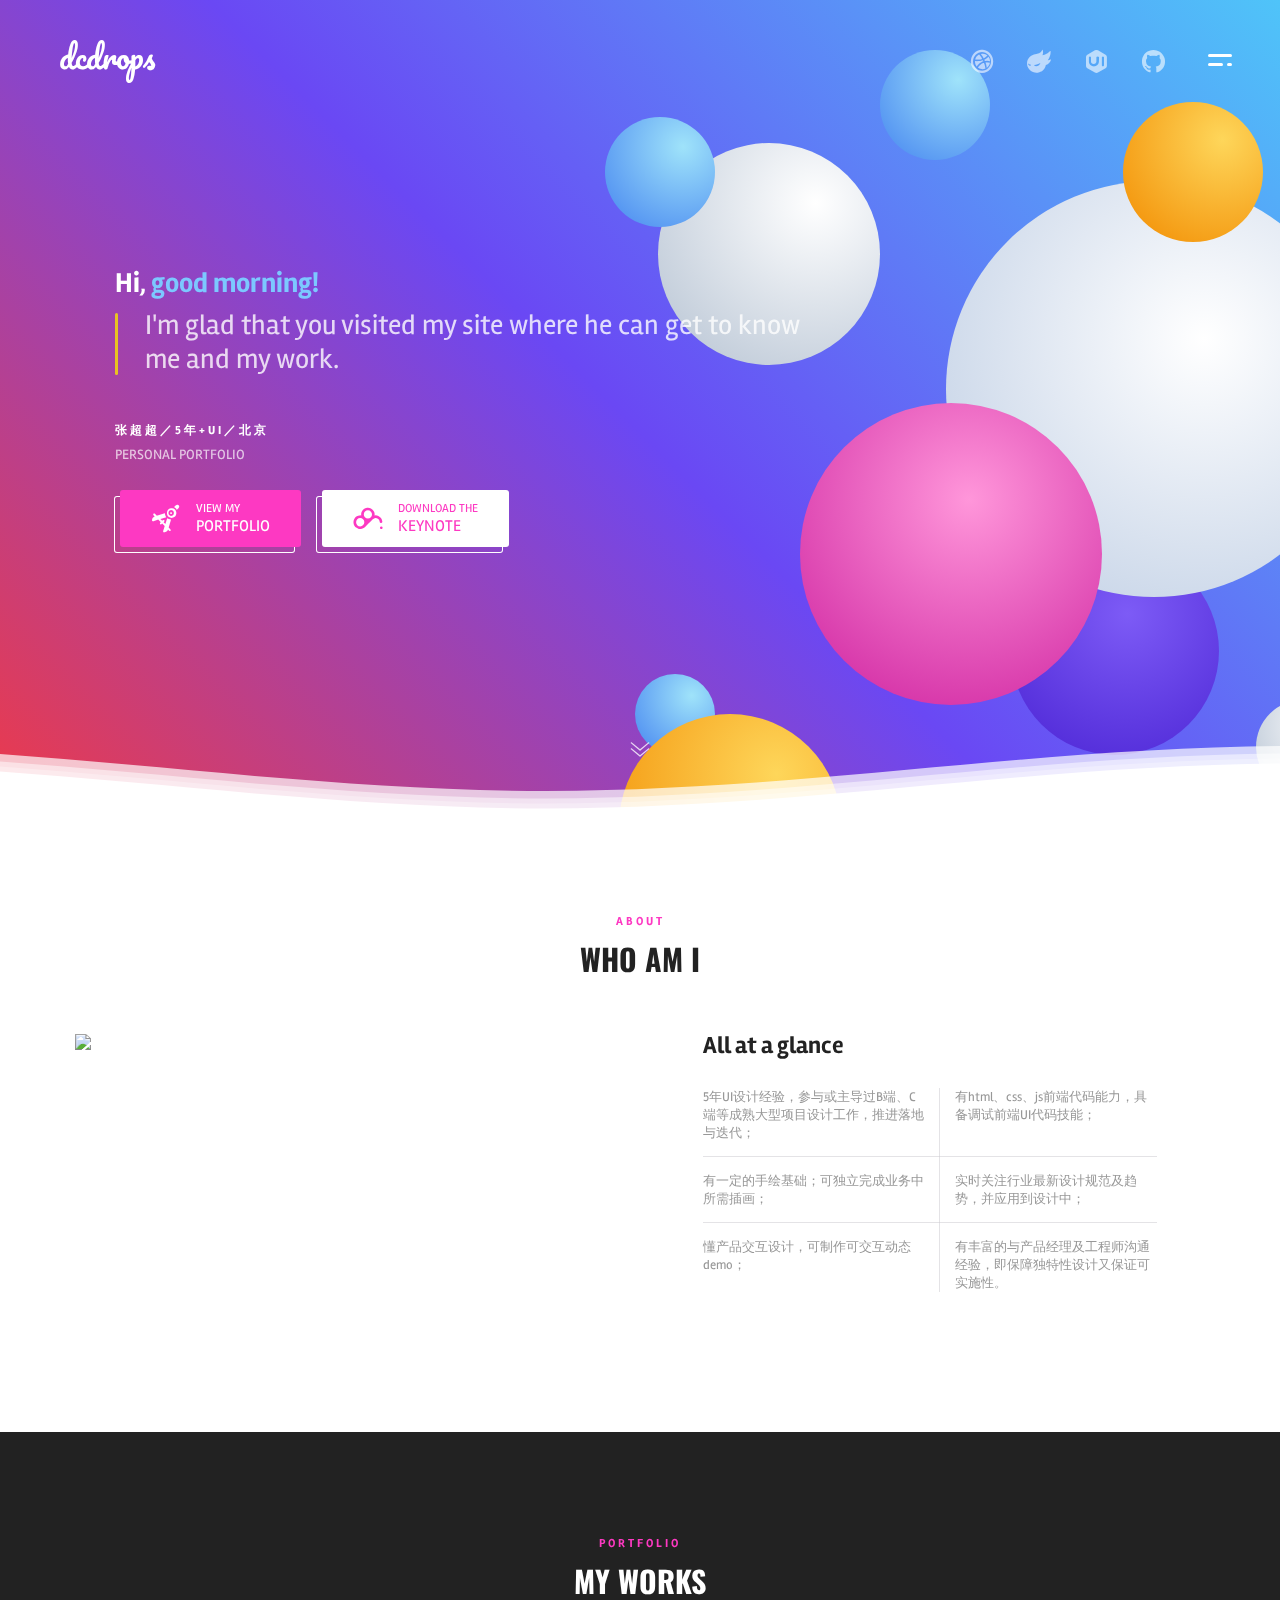
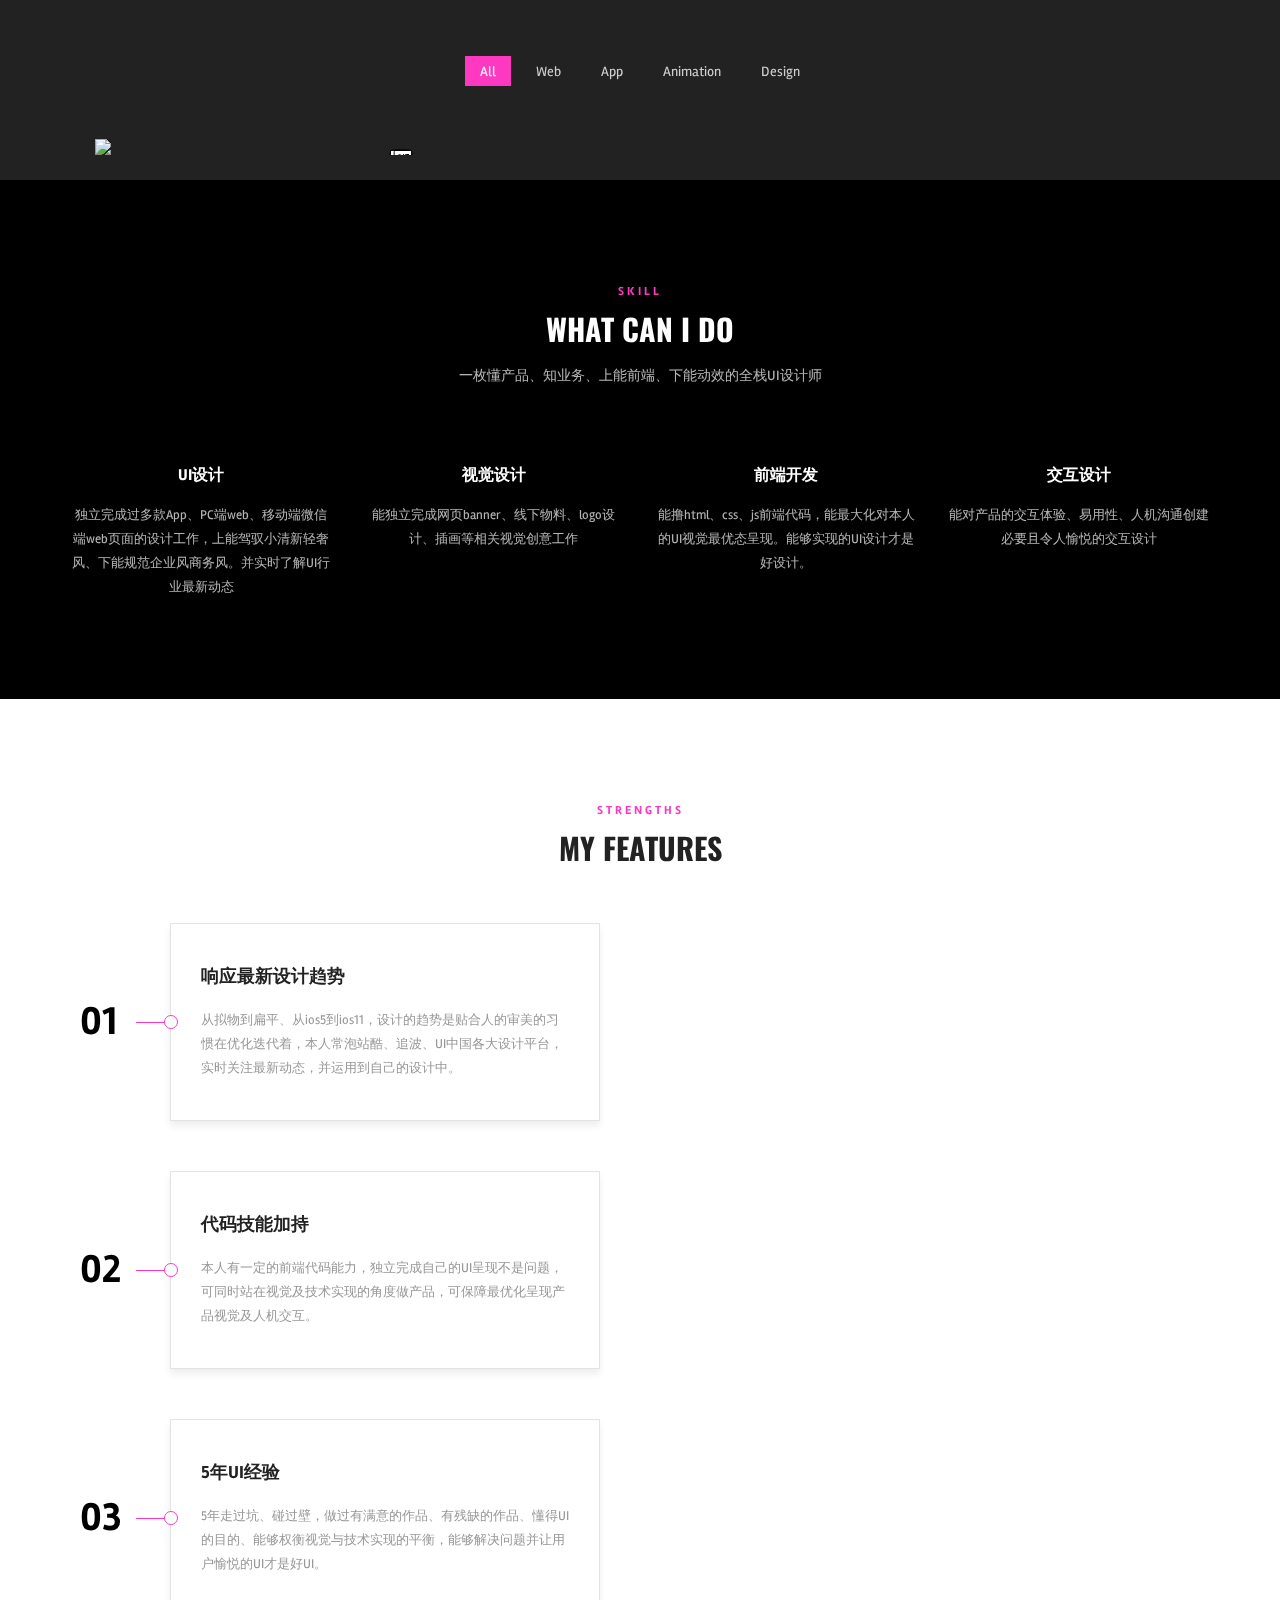
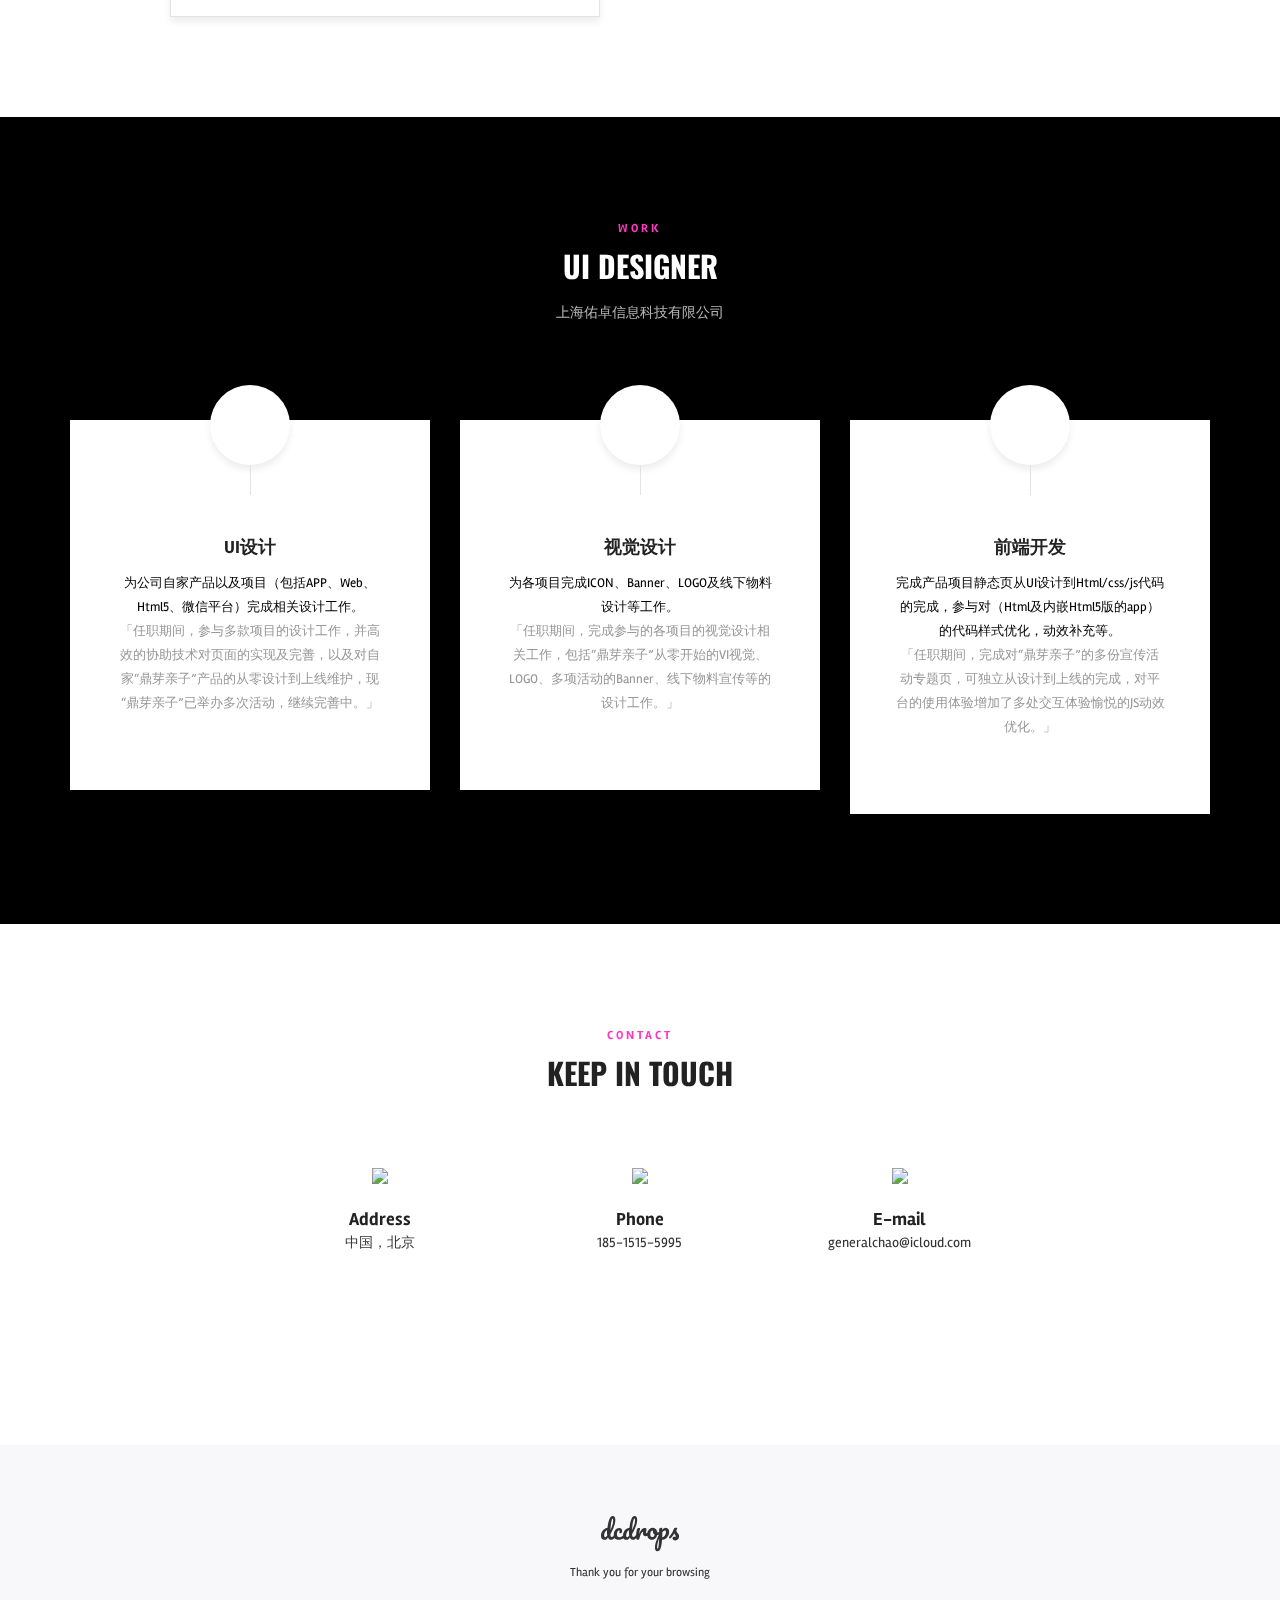
==== commit 701b46b1: "优化" ====
--- a/index.html
+++ b/index.html
@@ -73,7 +73,7 @@
 									<div class="btn-wrap">
 										<a data-anchor="portfolio" class="button button__primary my_portfolio"><i class="icon-Portfolio_02"></i><span>View my</span><span>Portfolio</span>
 										</a>
-										<a class="button button__hero" href="pdf/web/viewer.html?file=张超超-设计-P4至P5.pdf"><i class="icon-baiduyun"></i><span>Download the</span><span>Keynote</span>
+										<a class="button button__hero" href="http://note.youdao.com/noteshare?id=b4046a057a4a192c0b2b8f523e603afc"><i class="icon-baiduyun"></i><span>Download the</span><span>Keynote</span>
 										</a>
 									</div>
 								</article>
@@ -244,6 +244,9 @@
 					<div class="col-md-12">
 						<div id="grid-items" class="grid double_modle">
 							<div class="grid-sizer"></div>
+							<div class="grid-item category-2">
+								<a href="https://s2.ax1x.com/2020/01/02/lNiSOA.jpg" class="lightbox"><img src="https://s2.ax1x.com/2020/01/02/lNiSOA.jpg"></a>
+							</div>
 							<div class="grid-item category-1">
 								<a href="https://s2.ax1x.com/2020/01/01/lJ3y0U.jpg" class="lightbox"><img src="https://s2.ax1x.com/2020/01/01/lJ3y0U.jpg"></a>
 							</div>
@@ -259,10 +262,11 @@
 							<div class="grid-item category-2">
 								<a href="zzxc.html" class="lightbox"><img data-lazyload="img/zzxc_img/01.jpg"></a>
 							</div>
-							<!-- <div class="grid-item category-1">
-								<a href="pc.html" class="lightbox"><img data-lazyload="img/pc_img/01.jpg"></a>
-							</div> -->
-
+
+
+							<div class="grid-item category-4">
+								<a href="https://s2.ax1x.com/2020/01/02/lYPlGQ.jpg" class="lightbox"><img data-lazyload="https://s2.ax1x.com/2020/01/02/lYPlGQ.jpg"></a>
+							</div>
 							<div class="grid-item category-4">
 								<a href="https://s2.ax1x.com/2020/01/01/lGhqTU.jpg" class="lightbox"><img data-lazyload="https://s2.ax1x.com/2020/01/01/lGhqTU.jpg"></a>
 							</div>
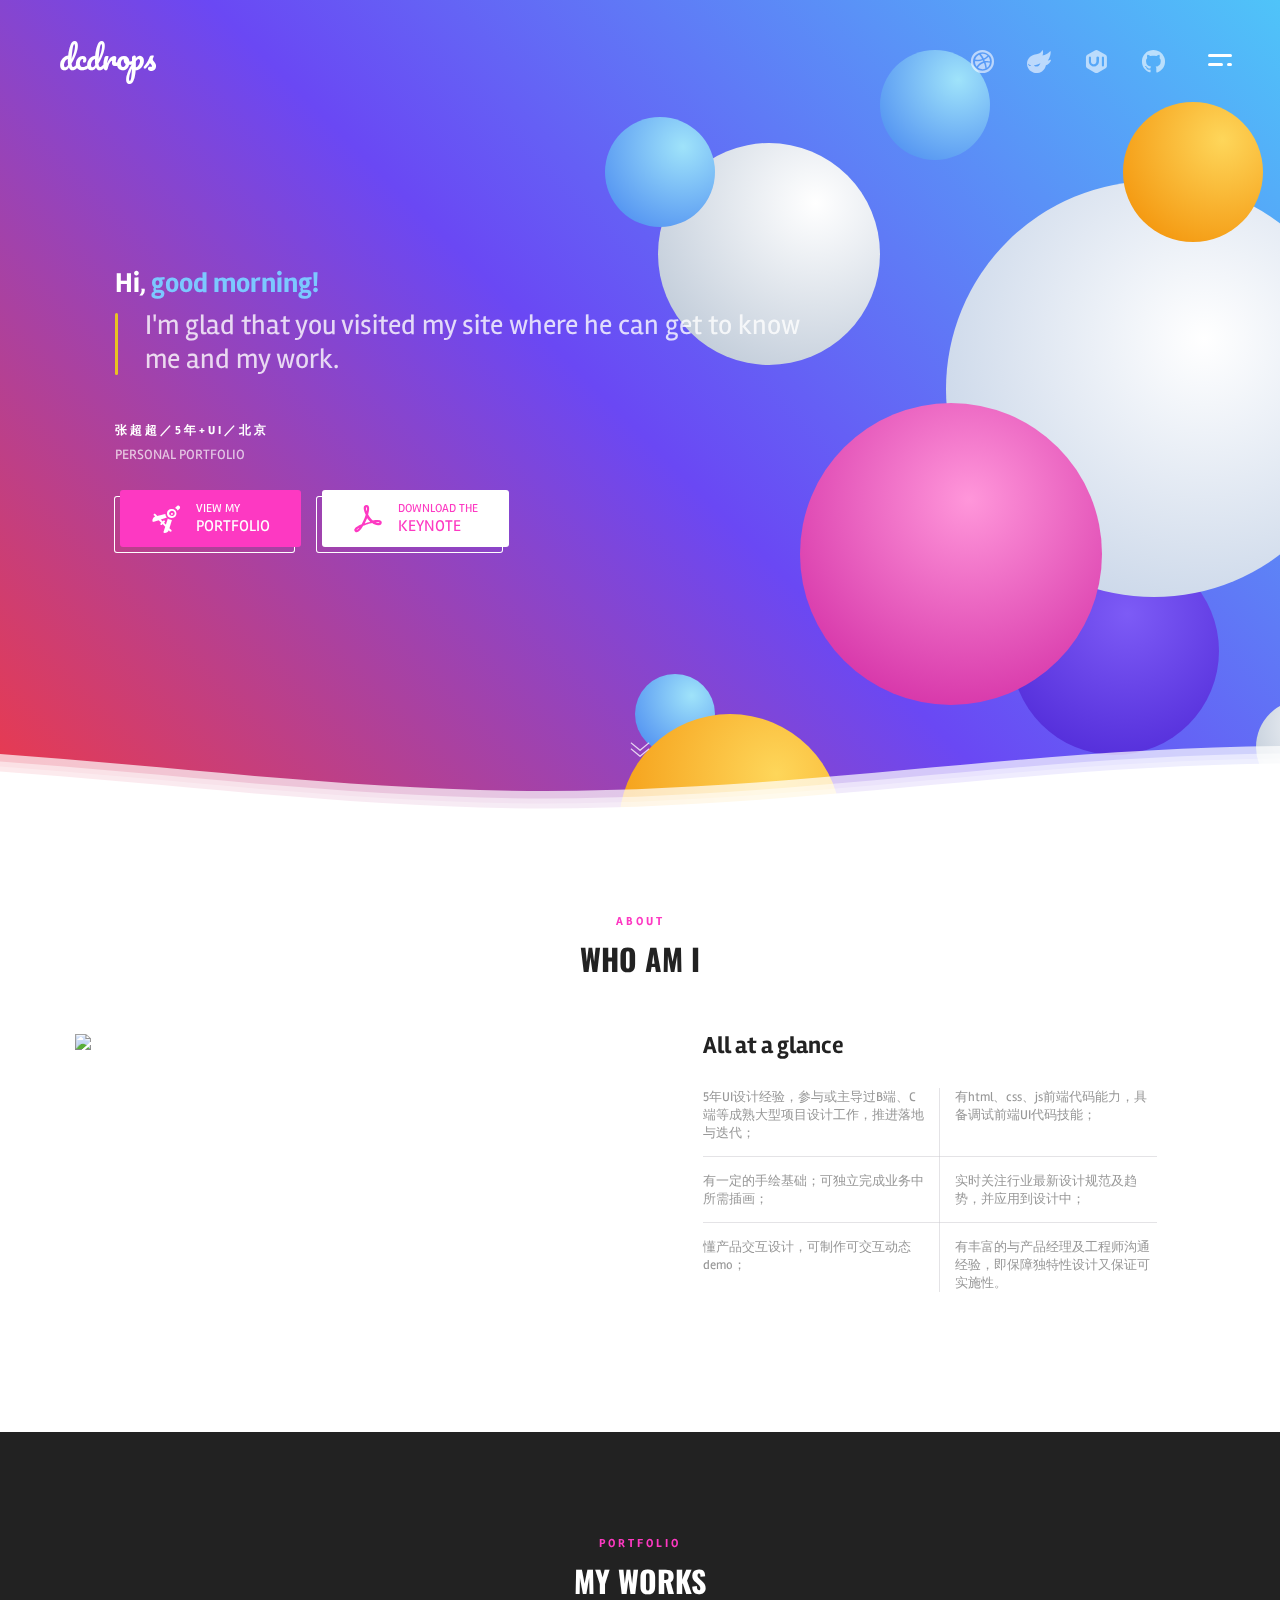
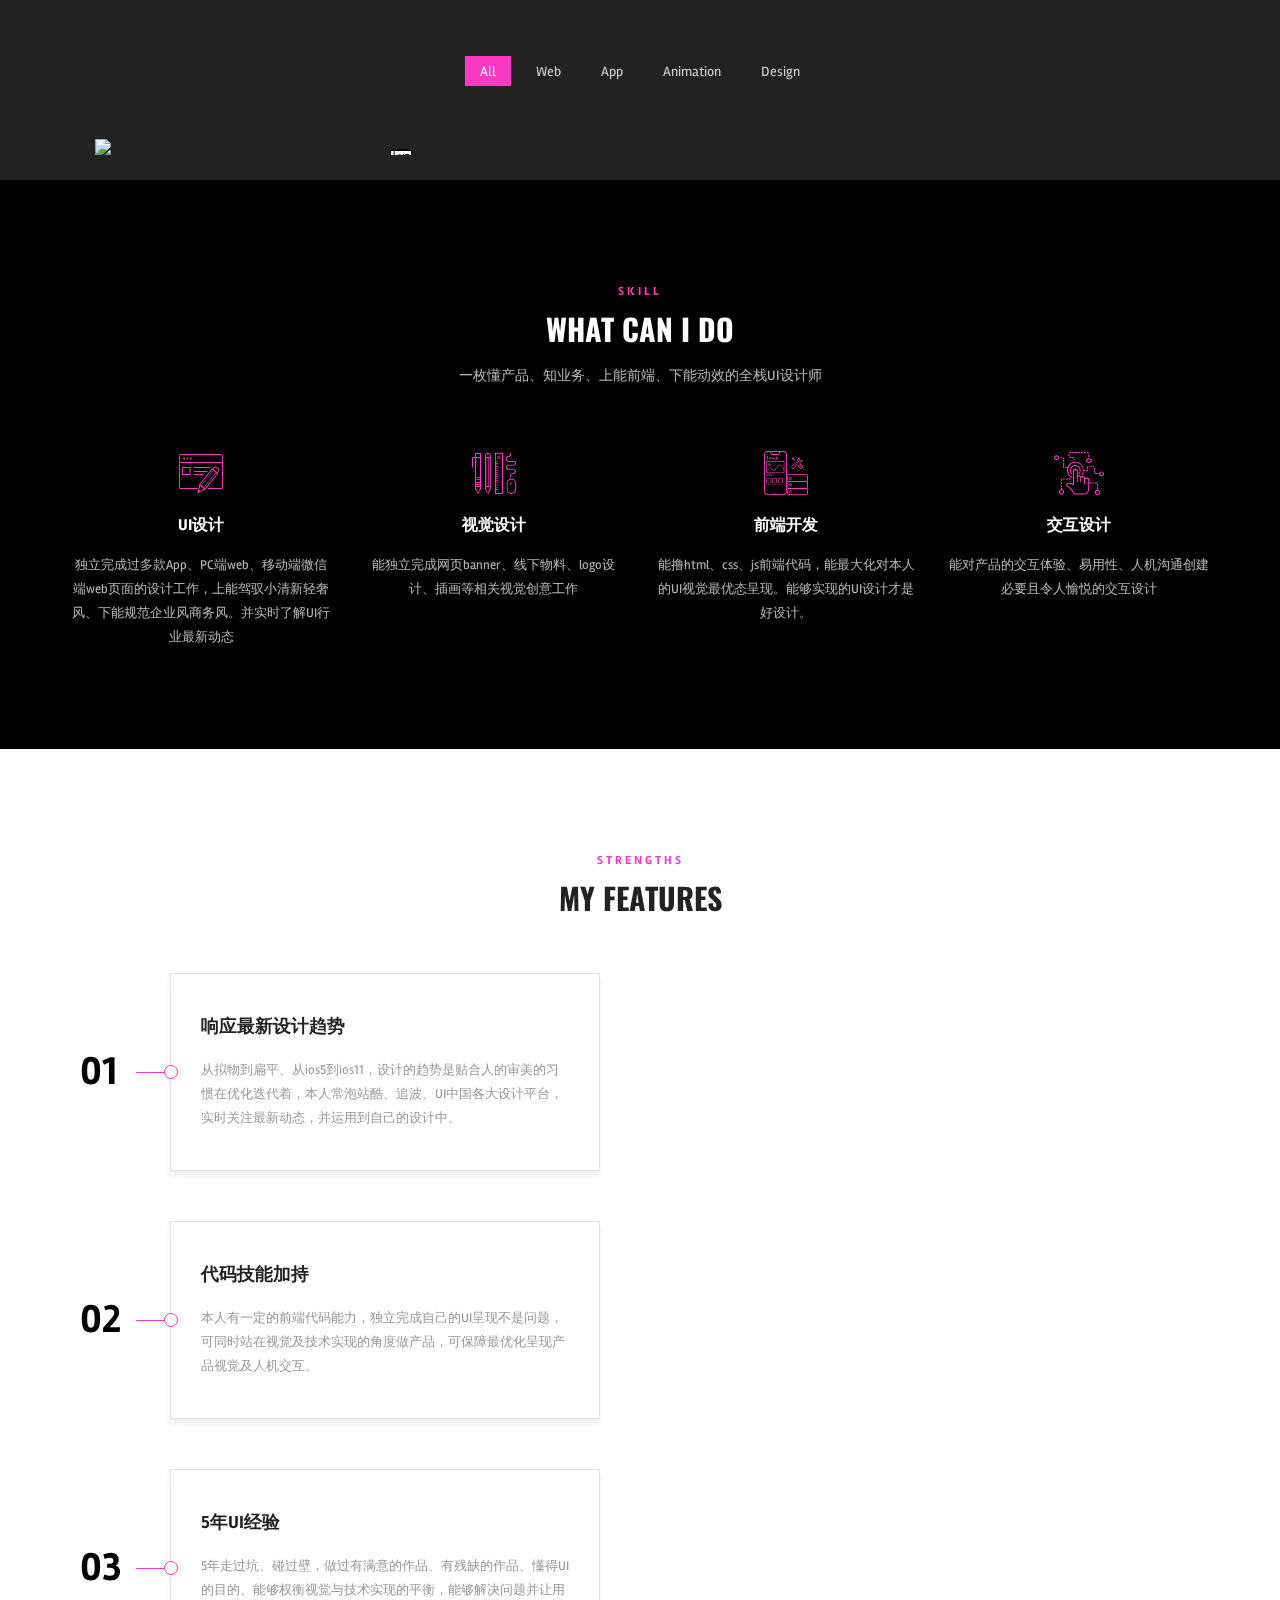
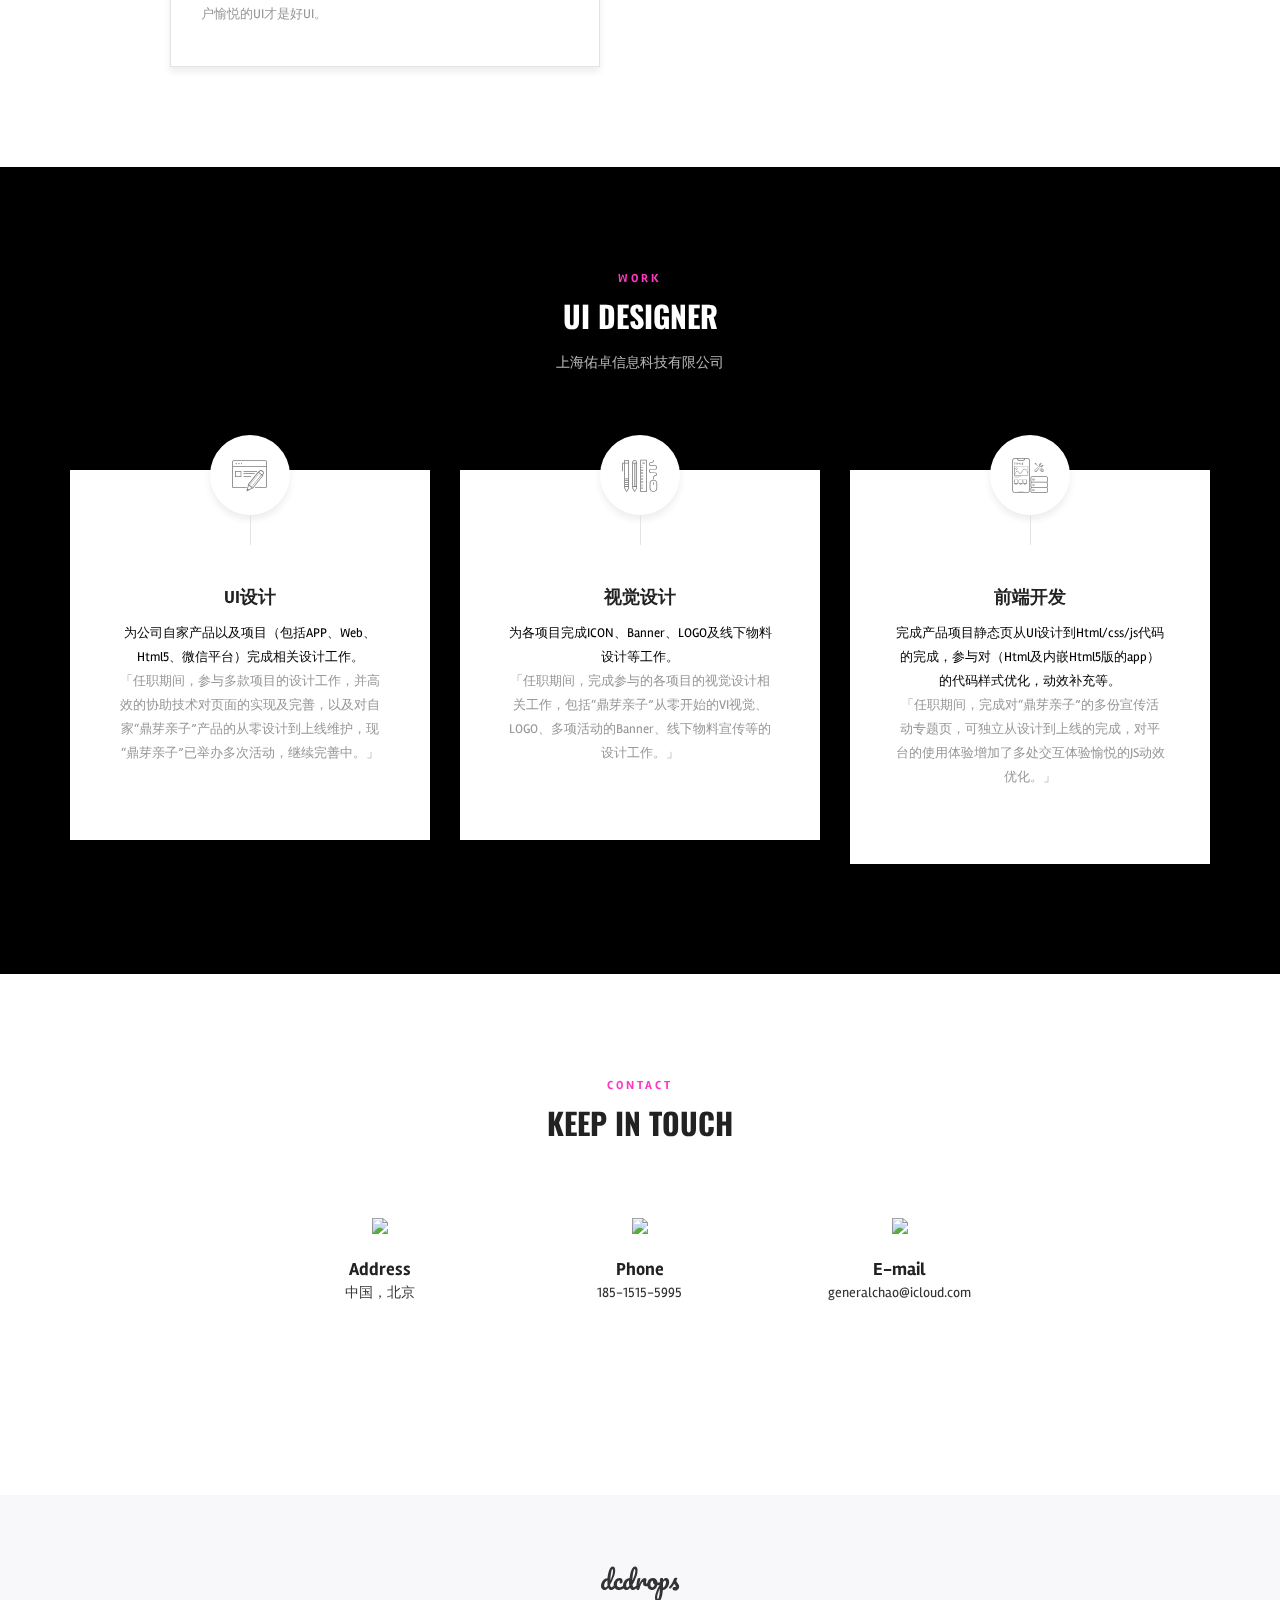
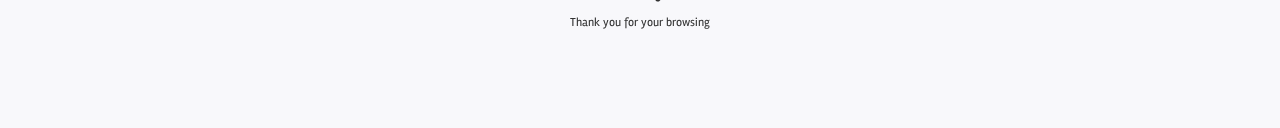
==== commit 242b6936: "优化" ====
--- a/index.html
+++ b/index.html
@@ -73,7 +73,7 @@
 									<div class="btn-wrap">
 										<a data-anchor="portfolio" class="button button__primary my_portfolio"><i class="icon-Portfolio_02"></i><span>View my</span><span>Portfolio</span>
 										</a>
-										<a class="button button__hero" href="http://note.youdao.com/noteshare?id=b4046a057a4a192c0b2b8f523e603afc"><i class="icon-baiduyun"></i><span>Download the</span><span>Keynote</span>
+										<a class="button button__hero" href="http://note.youdao.com/noteshare?id=b4046a057a4a192c0b2b8f523e603afc"><i class="icon-pdf"></i><span>Download the</span><span>Keynote</span>
 										</a>
 									</div>
 								</article>
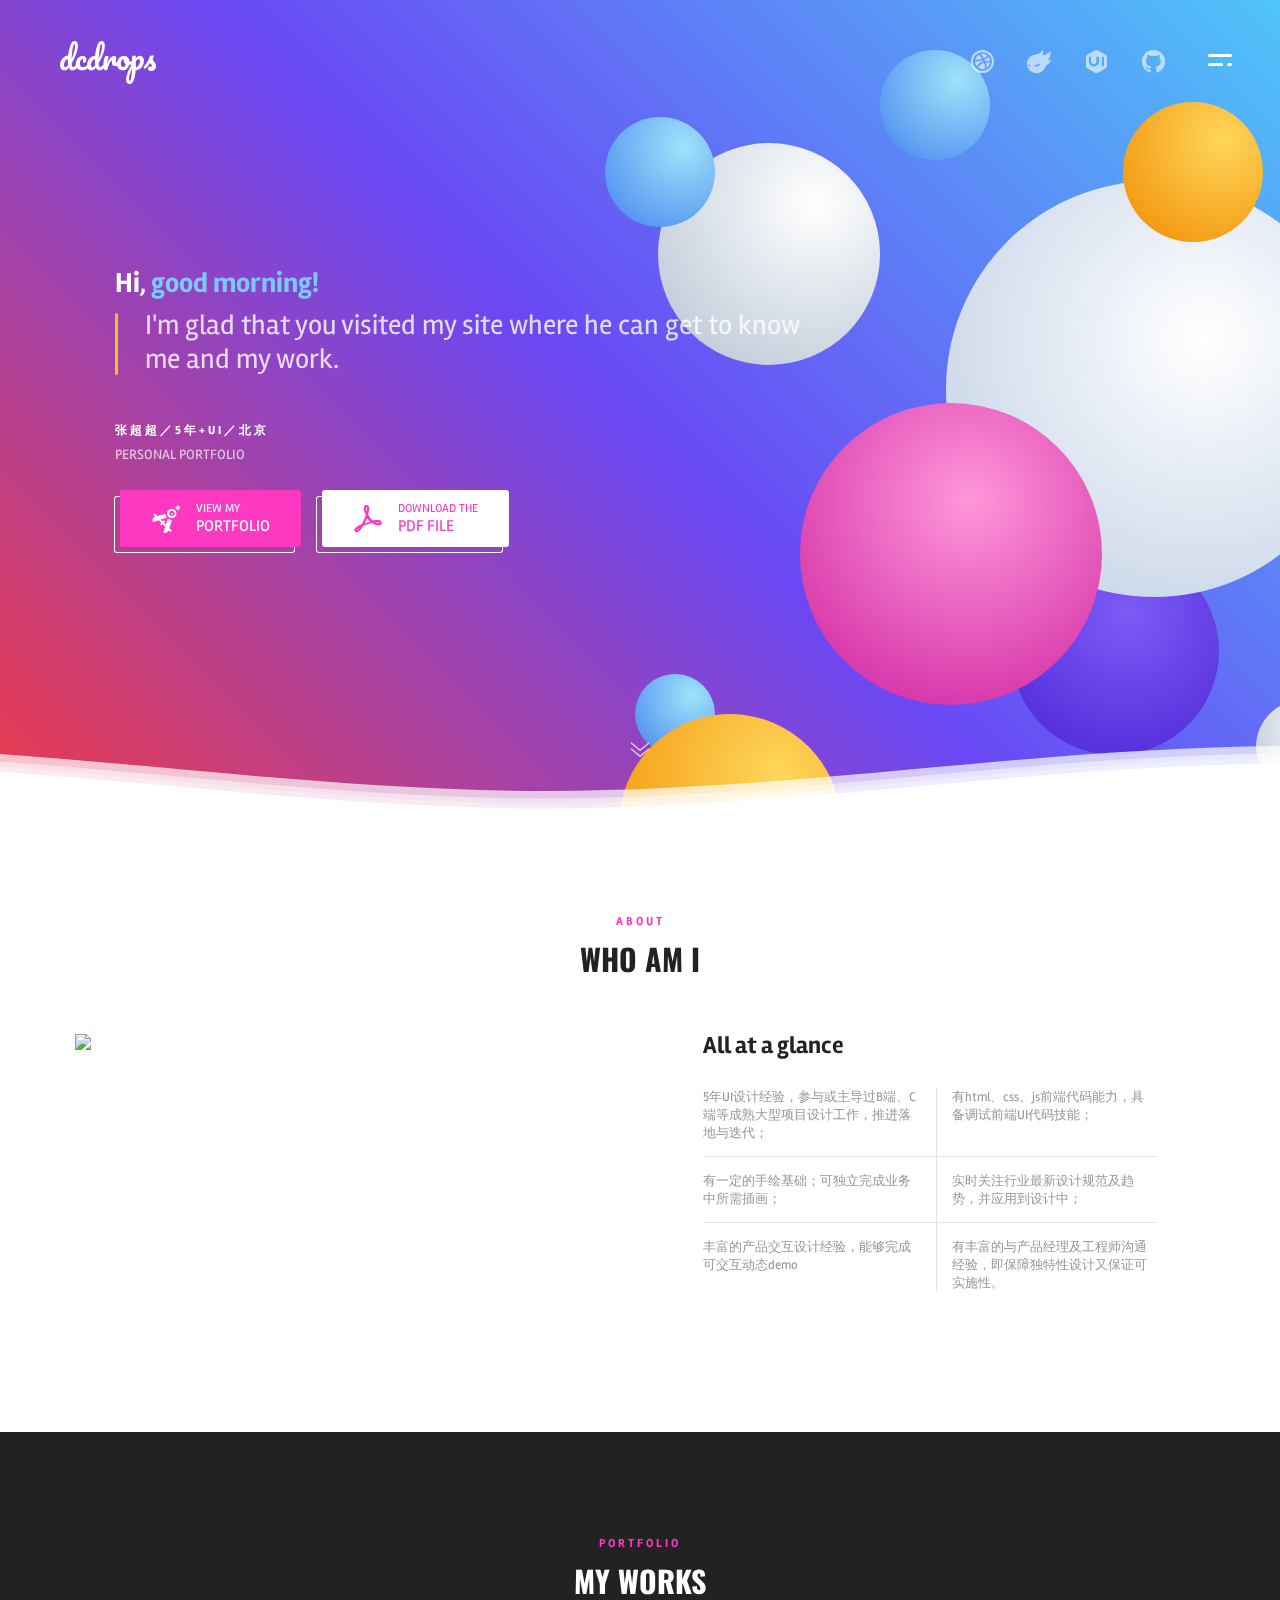
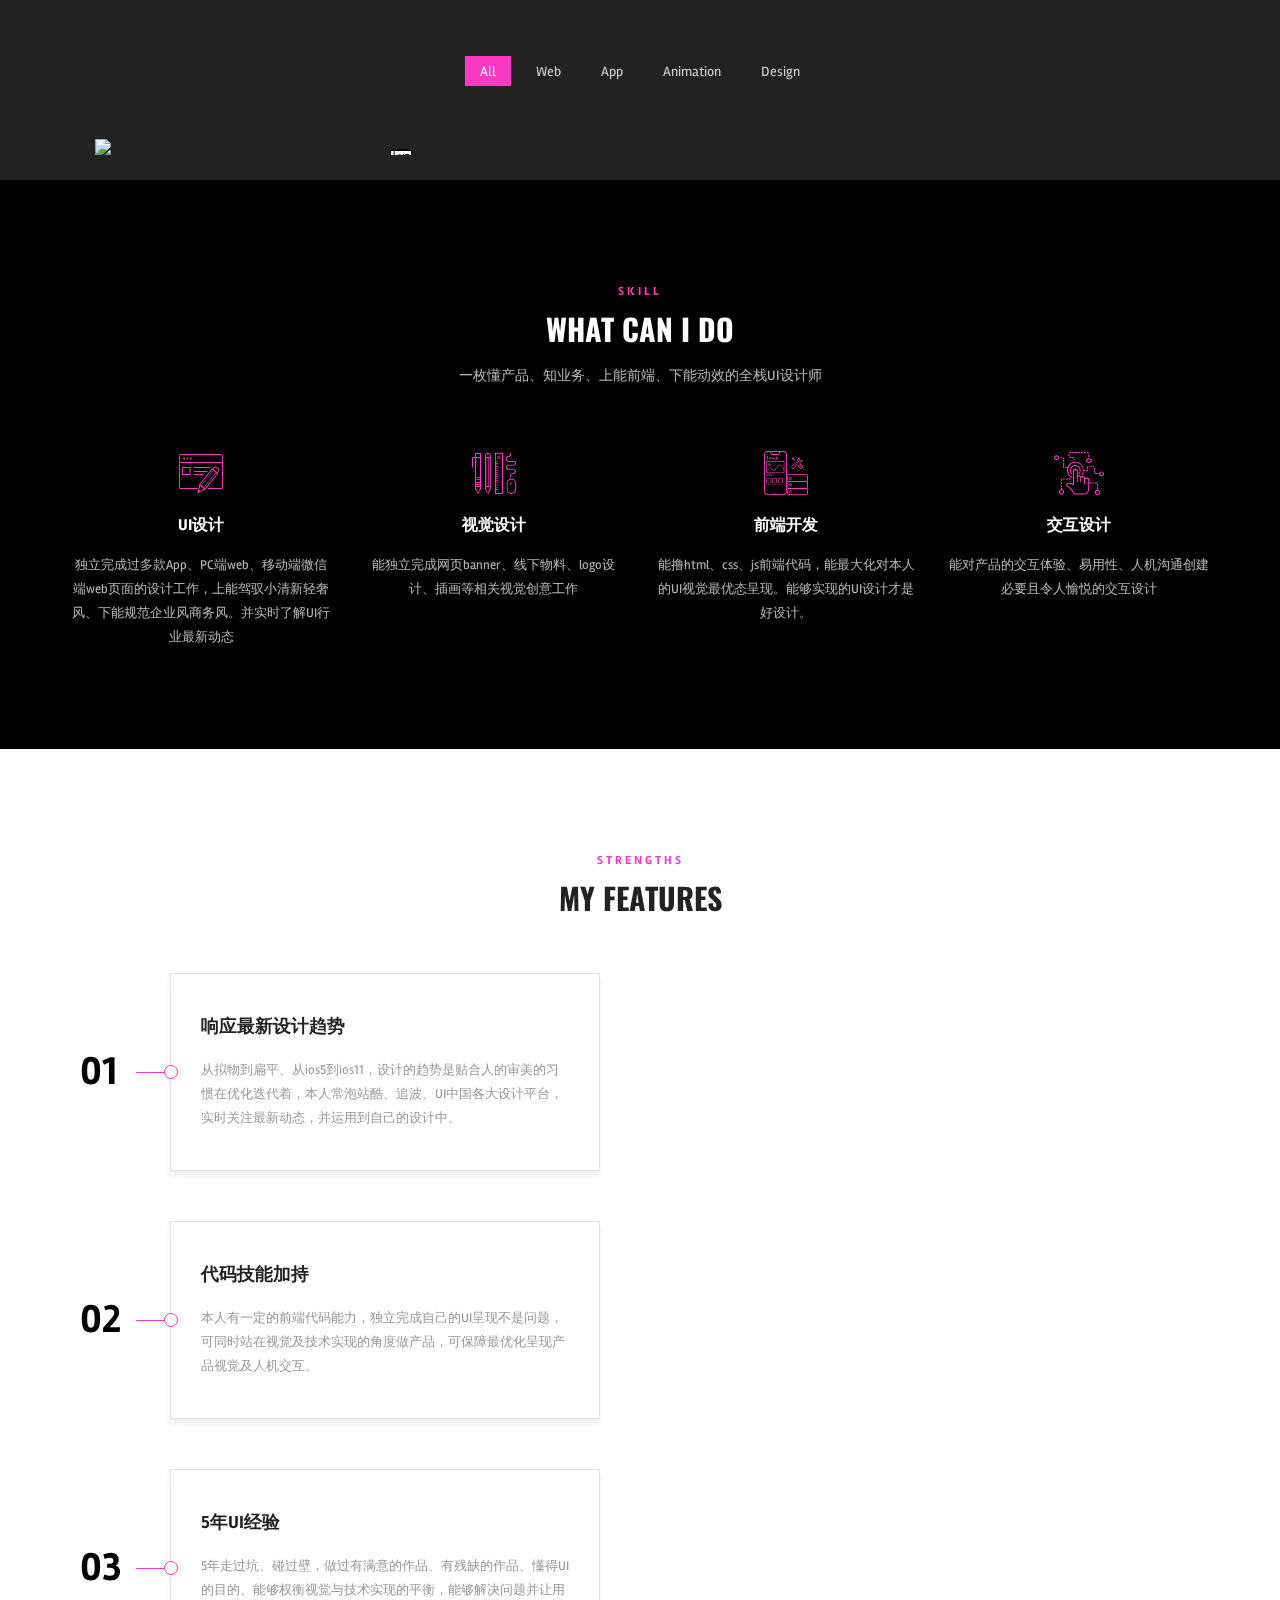
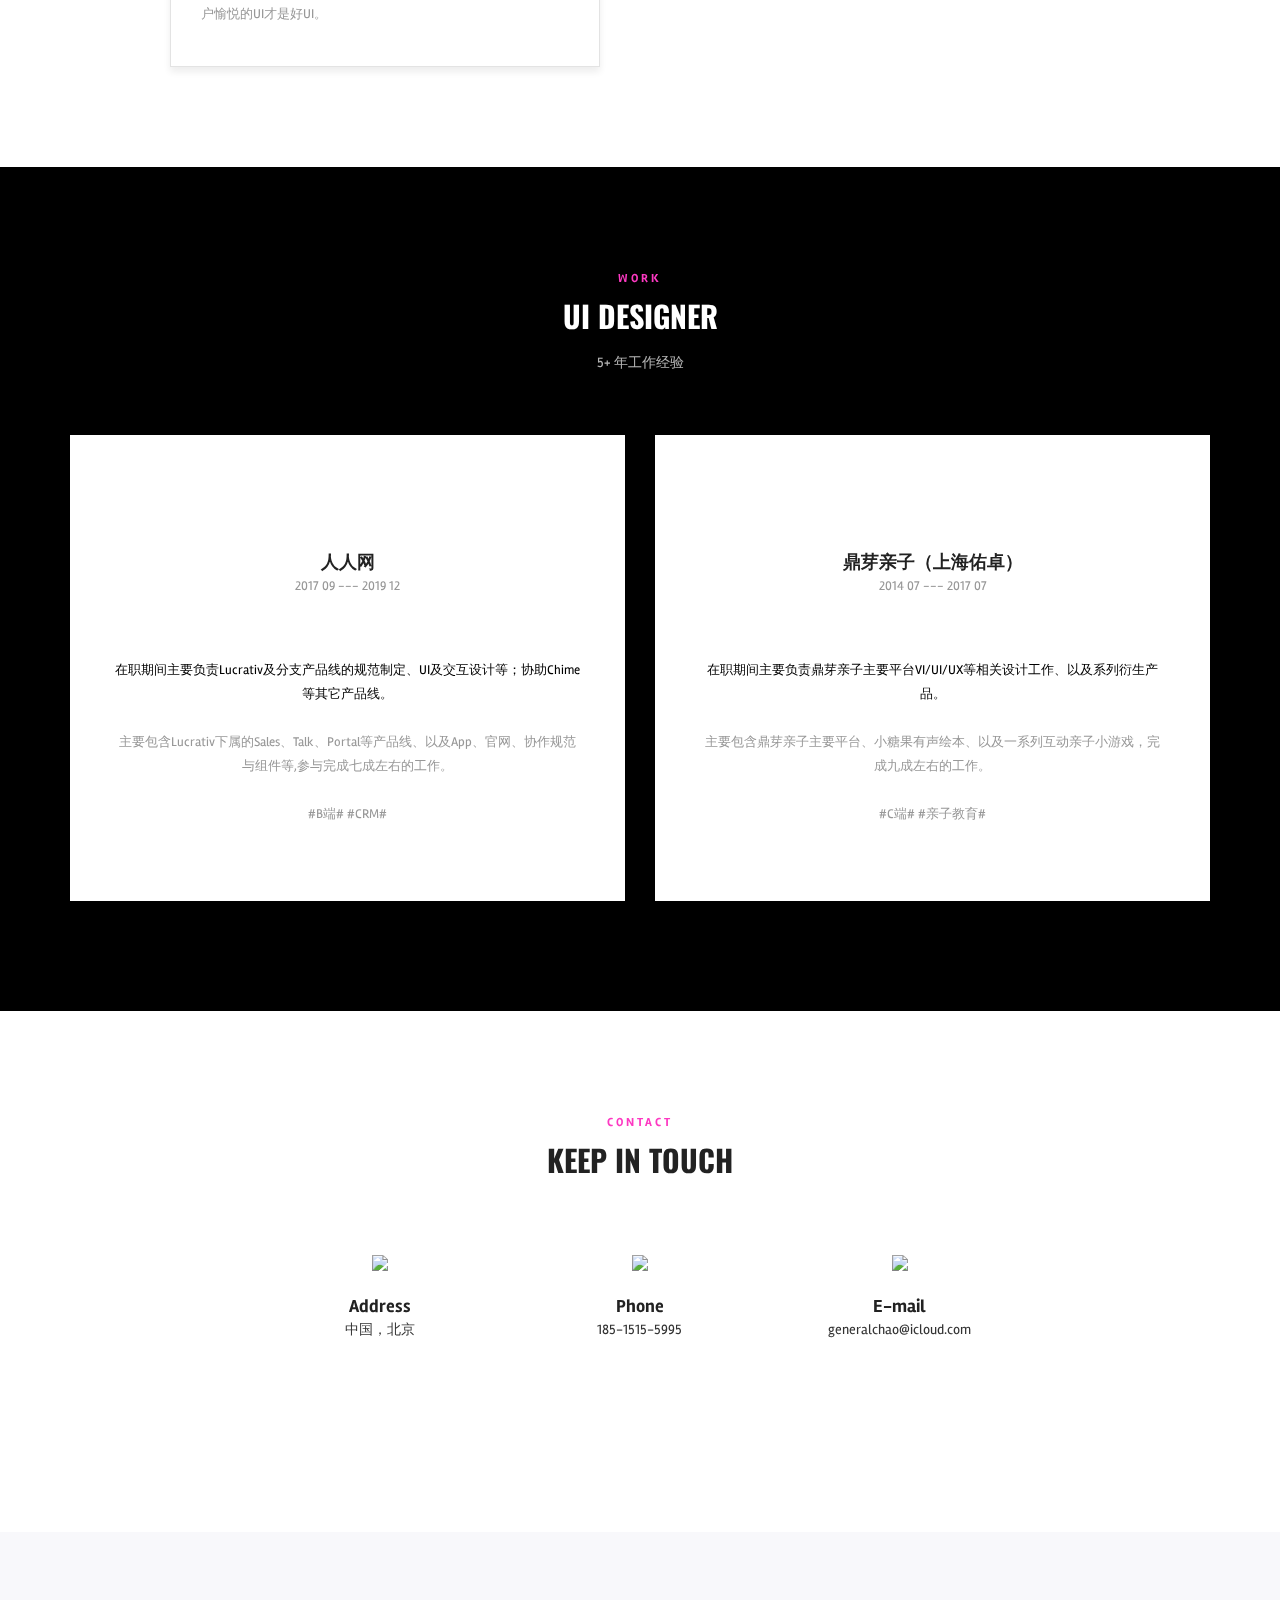
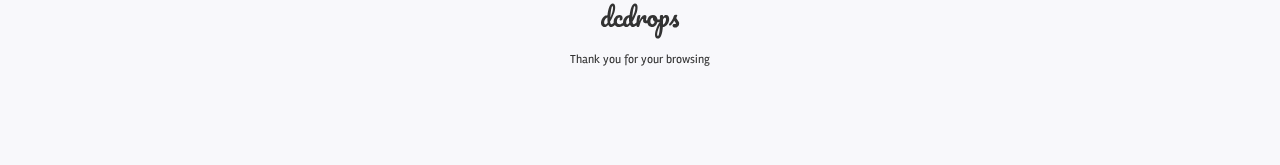
==== commit d959450b: "优化" ====
--- a/index.html
+++ b/index.html
@@ -73,7 +73,7 @@
 									<div class="btn-wrap">
 										<a data-anchor="portfolio" class="button button__primary my_portfolio"><i class="icon-Portfolio_02"></i><span>View my</span><span>Portfolio</span>
 										</a>
-										<a class="button button__hero" href="http://note.youdao.com/noteshare?id=b4046a057a4a192c0b2b8f523e603afc"><i class="icon-pdf"></i><span>Download the</span><span>Keynote</span>
+										<a class="button button__hero" href="http://note.youdao.com/noteshare?id=b4046a057a4a192c0b2b8f523e603afc"><i class="icon-pdf"></i><span>Download the</span><span>PDF File</span>
 										</a>
 									</div>
 								</article>
@@ -191,7 +191,7 @@
 										<td>实时关注行业最新设计规范及趋势，并应用到设计中；</td>
 									</tr>
 									<tr>
-										<td>懂产品交互设计，可制作可交互动态demo；</td>
+										<td>丰富的产品交互设计经验，能够完成可交互动态demo</td>
 										<td>有丰富的与产品经理及工程师沟通经验，即保障独特性设计又保证可实施性。</td>
 									</tr>
 								</table>
@@ -254,13 +254,13 @@
 								<a href="td.html" class="lightbox"><img src="https://s2.ax1x.com/2019/12/31/l3s1G8.jpg"></a>
 							</div>
 							<div class="grid-item category-2">
-								<a href="lw.html" class="lightbox"><img data-lazyload="img/lw_img/01.jpg"></a>
+								<a href="lw.html" class="lightbox"><img data-lazyload="https://s2.ax1x.com/2020/01/03/la9ZOs.jpg"></a>
 							</div>
 							<div class="grid-item category-1">
 								<a href="dy.html" class="lightbox"><img data-lazyload="https://s2.ax1x.com/2020/01/01/lJ1zo4.jpg"></a>
 							</div>
 							<div class="grid-item category-2">
-								<a href="zzxc.html" class="lightbox"><img data-lazyload="img/zzxc_img/01.jpg"></a>
+								<a href="zzxc.html" class="lightbox"><img data-lazyload="https://s2.ax1x.com/2020/01/03/laSz5T.jpg"></a>
 							</div>
 
 
@@ -453,39 +453,32 @@
 							<div class="empty-space h10-xs"></div>
 							<h2 class="h2 white">UI Designer</h2>
 							<div class="empty-space h20-xs"></div>
-							<p>上海佑卓信息科技有限公司</p>
+							<p>5+ 年工作经验</p>
 						</article>
 					</div>
 				</div>
 				<div class="empty-space h30-xs h60-md"></div>
 				<div class="row">
-					<div class="col-md-4 col-md-offset-0 col-sm-8 col-sm-offset-2">
+					<div class="col-md-6 col-md-offset-0 col-sm-8 col-sm-offset-2">
 						<div class="price-wrapper">
-						   <a href="javascript:void(0);" class="price-icon"><i class="icon-UI"></i></a>
+						   <i class="icon-renren"></i>
 						   <article class="small-sm">
-							   <a href="javascript:void(0);"><h4 class="h4 hover-2">UI设计</h4></a>
-							   <div class="empty-space h10-xs"></div>
-							   <p><font>为公司自家产品以及项目（包括APP、Web、Html5、微信平台）完成相关设计工作。</font><br>「任职期间，参与多款项目的设计工作，并高效的协助技术对页面的实现及完善，以及对自家“鼎芽亲子”产品的从零设计到上线维护，现“鼎芽亲子”已举办多次活动，继续完善中。」</p>
+							   <h4 class="h4">人人网</h4>
+							   <p>2017 09 --- 2019 12</p>
+							   <div class="empty-space h60-xs"></div>
+							   <p><font>在职期间主要负责Lucrativ及分支产品线的规范制定、UI及交互设计等；协助Chime等其它产品线。
+								</font><br><br>主要包含Lucrativ下属的Sales、Talk、Portal等产品线、以及App、官网、协作规范与组件等,参与完成七成左右的工作。<br><br>#B端#  #CRM#</p>
 						   </article>
 						</div>
 					</div>
-					<div class="col-md-4 col-md-offset-0 col-sm-8 col-sm-offset-2">
+					<div class="col-md-6 col-md-offset-0 col-sm-8 col-sm-offset-2">
 						<div class="price-wrapper">
-						   <a href="javascript:void(0);" class="price-icon"><i class="icon-GUI"></i></a>
+						   <i class="icon-dingya"></i>
 						   <article class="small-sm">
-							   <a href="javascript:void(0);"><h4 class="h4 hover-2">视觉设计</h4></a>
-							   <div class="empty-space h10-xs"></div>
-							   <p><font>为各项目完成ICON、Banner、LOGO及线下物料设计等工作。</font><br>「任职期间，完成参与的各项目的视觉设计相关工作，包括“鼎芽亲子”从零开始的VI视觉、LOGO、多项活动的Banner、线下物料宣传等的设计工作。」</p>
-						   </article>
-						</div>
-					</div>
-					<div class="col-md-4 col-md-offset-0 col-sm-8 col-sm-offset-2">
-						<div class="price-wrapper">
-						   <a href="javascript:void(0);" class="price-icon"><i class="icon-CODE"></i></a>
-						   <article class="small-sm">
-							   <a href="javascript:void(0);"><h4 class="h4 hover-2">前端开发</h4></a>
-							   <div class="empty-space h10-xs"></div>
-							   <p><font>完成产品项目静态页从UI设计到Html/css/js代码的完成，参与对（Html及内嵌Html5版的app）的代码样式优化，动效补充等。</font><br>「任职期间，完成对“鼎芽亲子”的多份宣传活动专题页，可独立从设计到上线的完成，对平台的使用体验增加了多处交互体验愉悦的JS动效优化。」</p>
+							   <h4 class="h4">鼎芽亲子（上海佑卓）</h4>
+							   <p>2014 07 --- 2017 07</p>
+							   <div class="empty-space h60-xs"></div>
+							   <p><font>在职期间主要负责鼎芽亲子主要平台VI/UI/UX等相关设计工作、以及系列衍生产品。</font><br><br>主要包含鼎芽亲子主要平台、小糖果有声绘本、以及一系列互动亲子小游戏，完成九成左右的工作。<br><br>#C端#  #亲子教育#</p>
 						   </article>
 						</div>
 					</div>
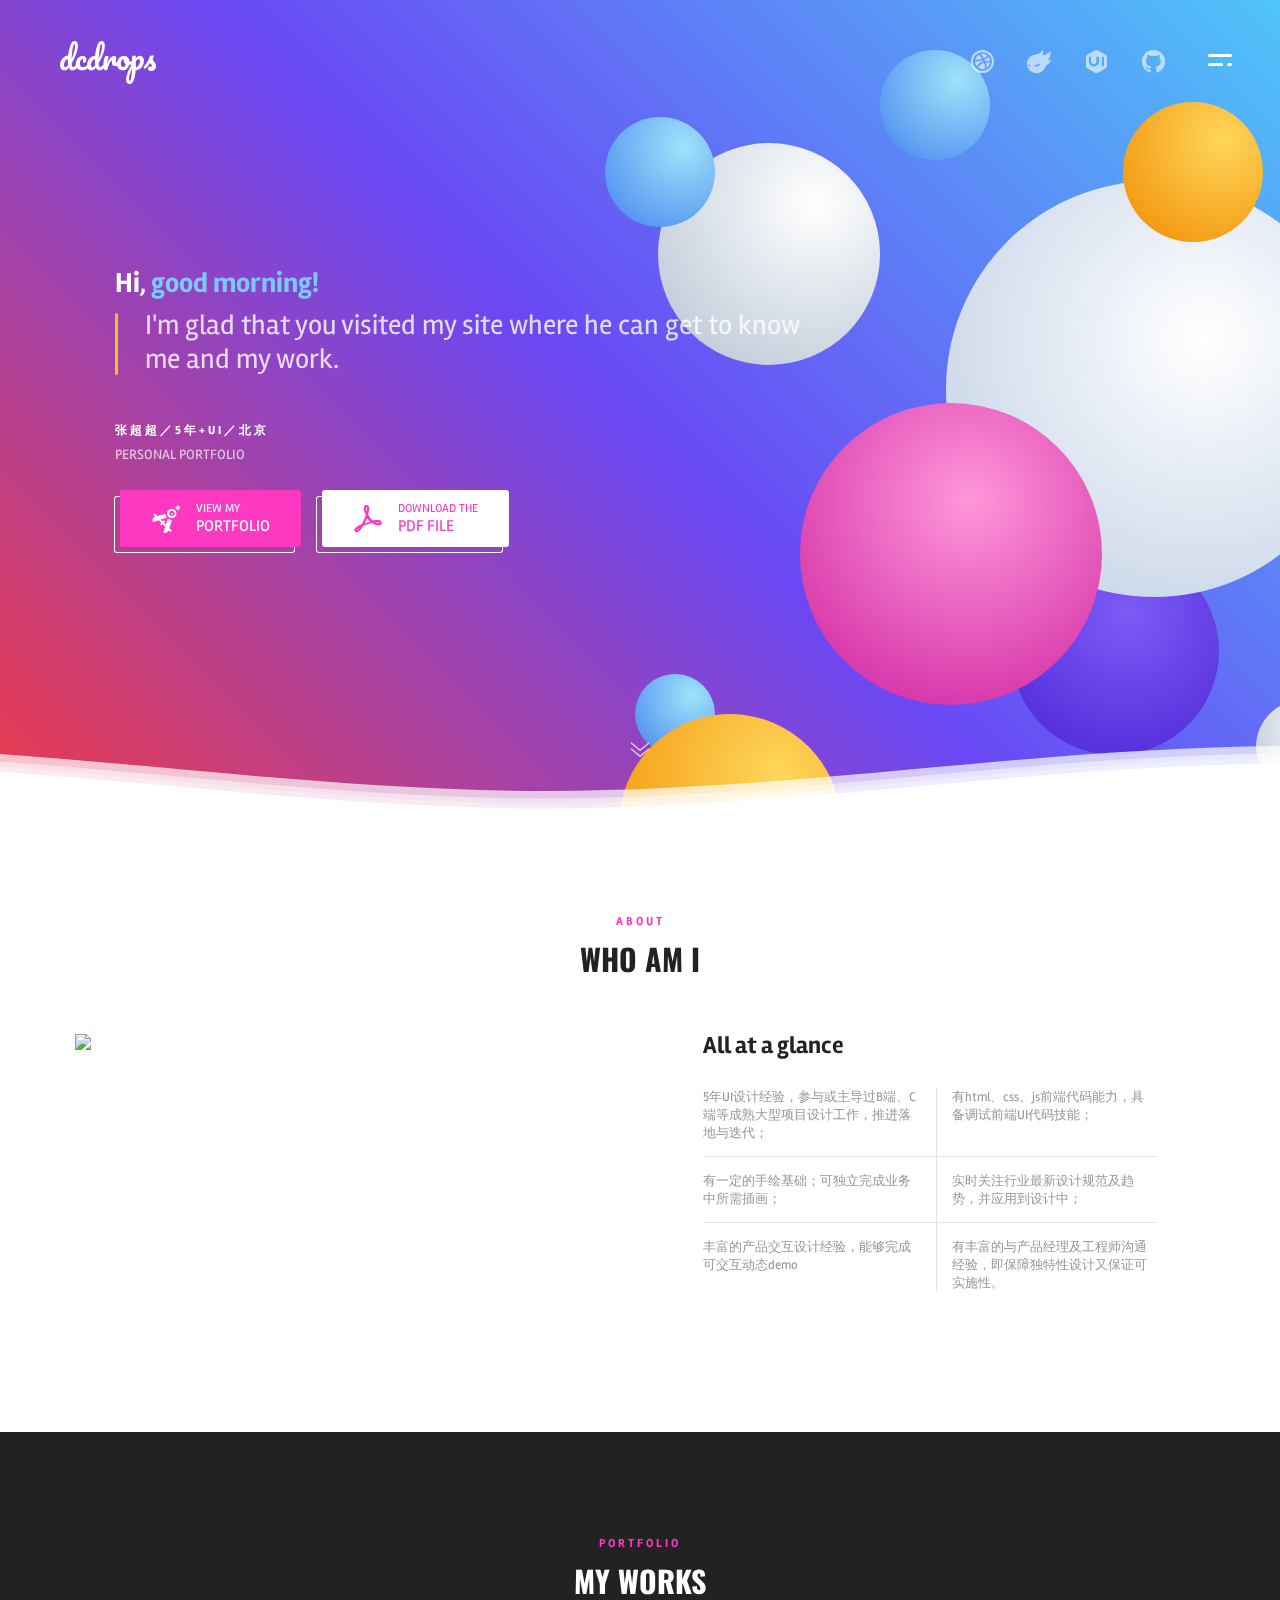
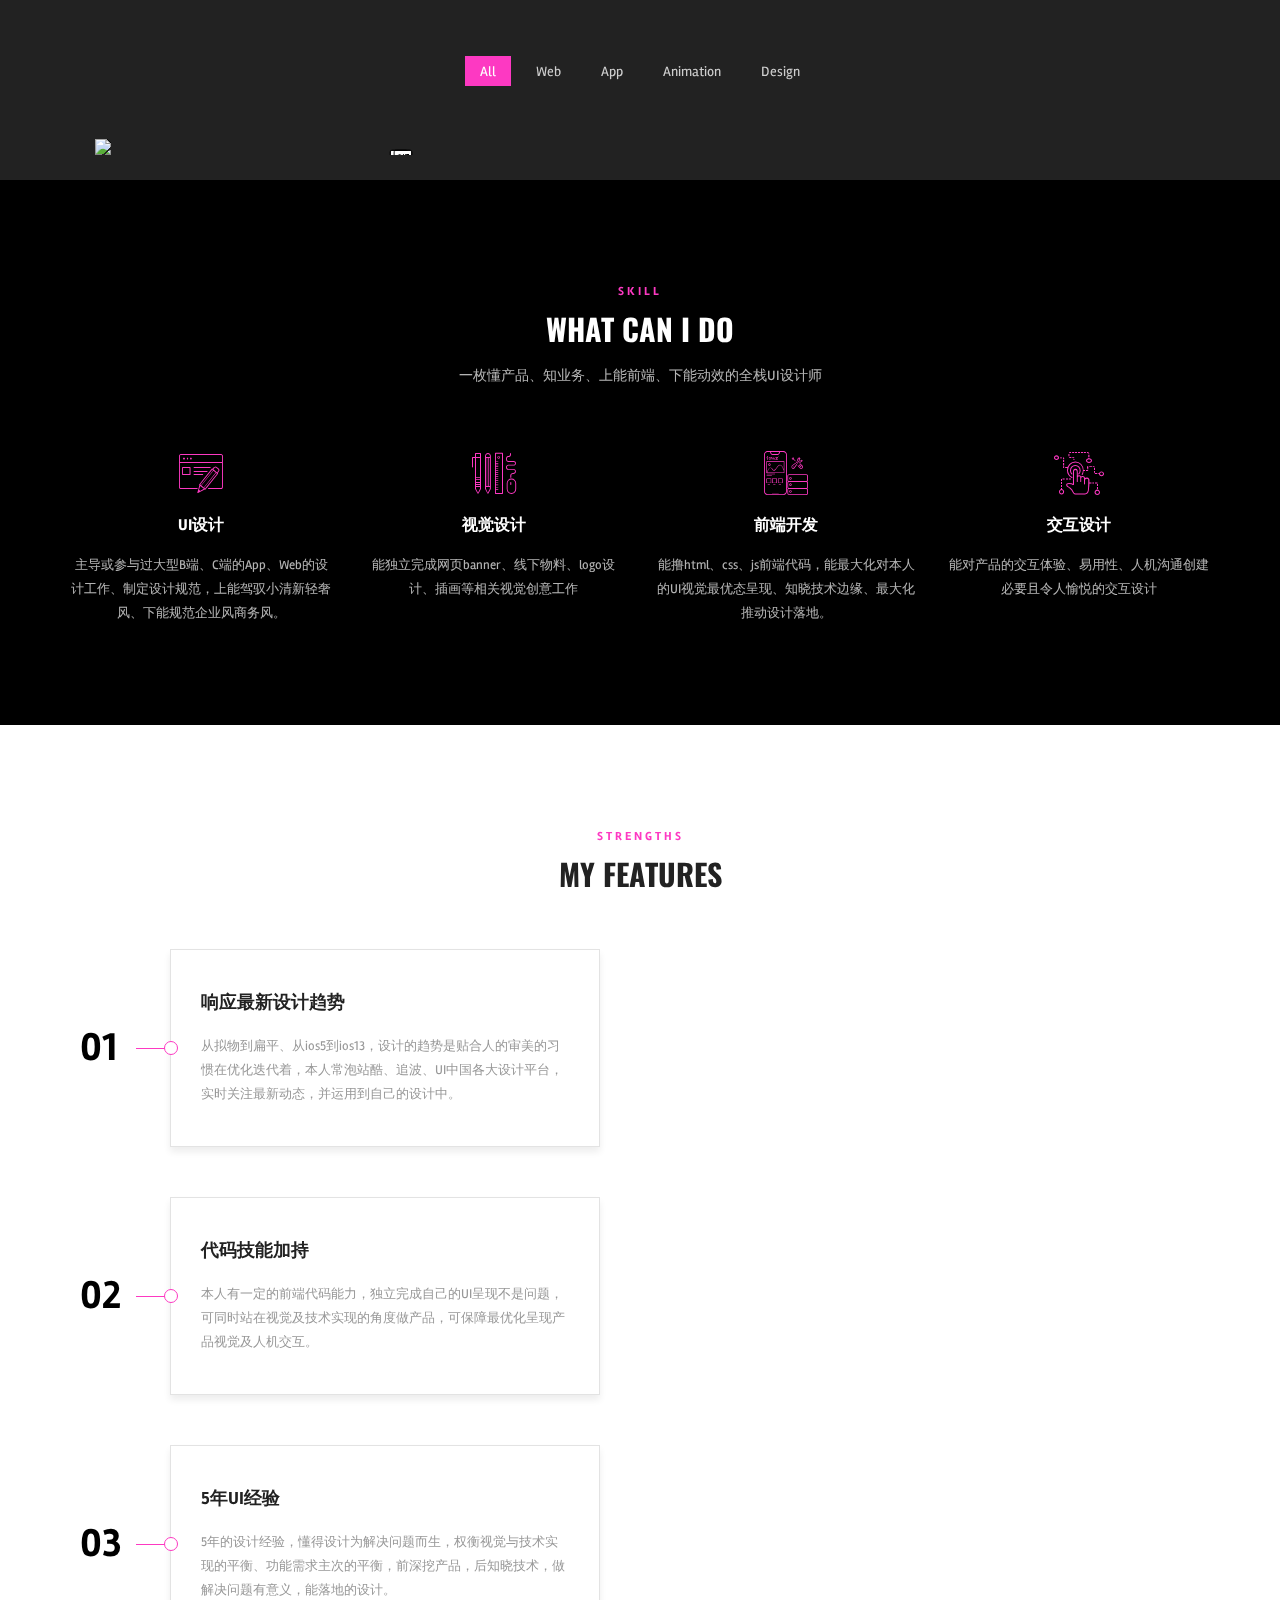
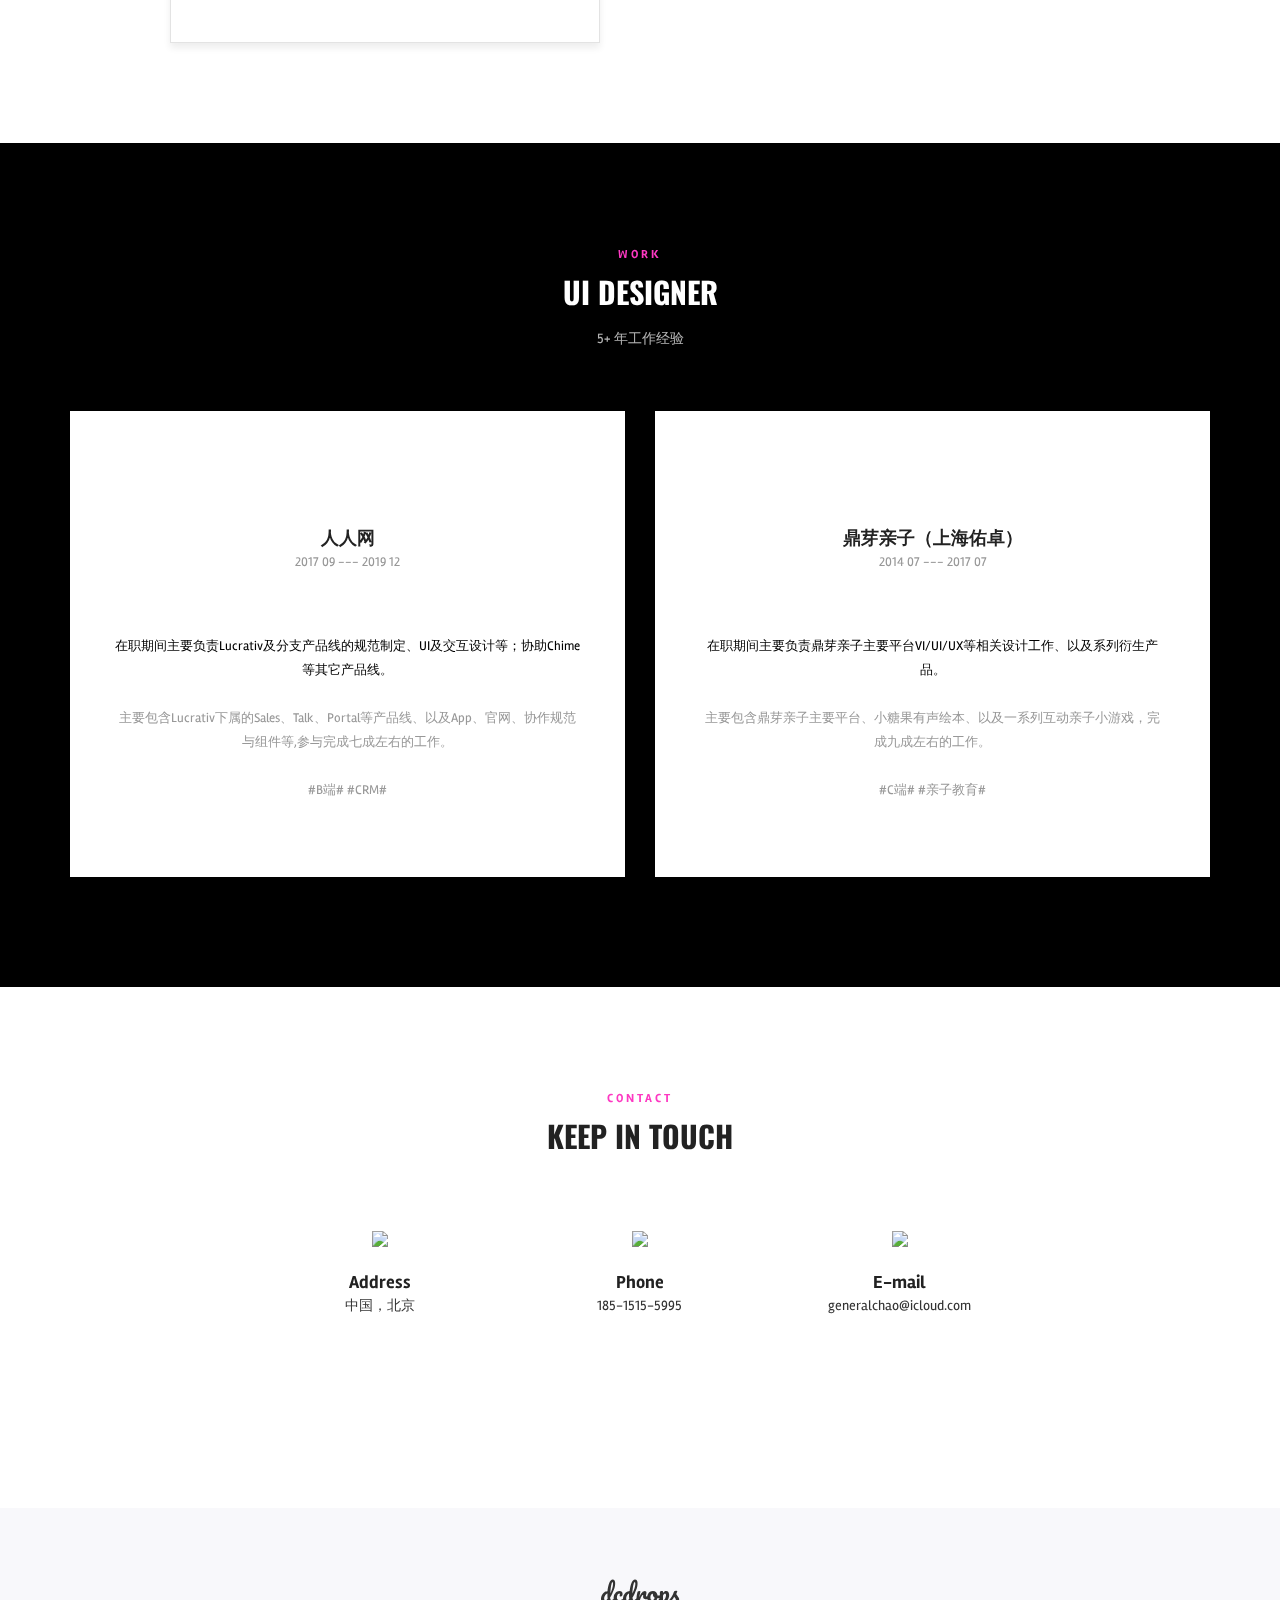
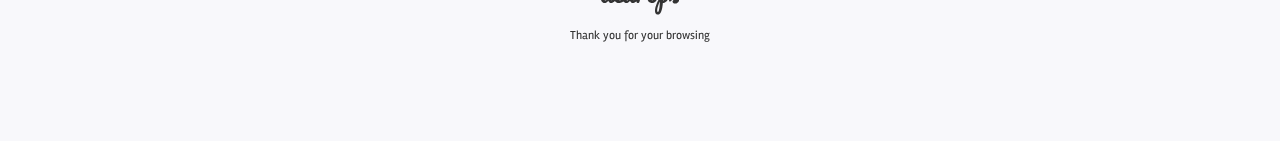
==== commit a02f23a9: "优化" ====
--- a/index.html
+++ b/index.html
@@ -349,7 +349,7 @@
 							<div class="empty-space h15-xs"></div>
 							<a><h5 class="h5 hover-1">UI设计</h5></a>
 							<div class="empty-space h15-xs"></div>
-							<p>独立完成过多款App、PC端web、移动端微信端web页面的设计工作，上能驾驭小清新轻奢风、下能规范企业风商务风。并实时了解UI行业最新动态</p>
+							<p>主导或参与过大型B端、C端的App、Web的设计工作、制定设计规范，上能驾驭小清新轻奢风、下能规范企业风商务风。</p>
 							<div class="empty-space h35-xs h0-md"></div>
 						</article>
 					</div>
@@ -369,7 +369,7 @@
 							<div class="empty-space h15-xs"></div>
 							<a><h5 class="h5 hover-1">前端开发</h5></a>
 							<div class="empty-space h15-xs"></div>
-							<p>能撸html、css、js前端代码，能最大化对本人的UI视觉最优态呈现。能够实现的UI设计才是好设计。</p>
+							<p>能撸html、css、js前端代码，能最大化对本人的UI视觉最优态呈现、知晓技术边缘、最大化推动设计落地。</p>
 							<div class="empty-space h35-xs h0-sm"></div>
 						</article>
 					</div>
@@ -414,7 +414,7 @@
 										<article class="small-sm">
 											<h4 class="h4">响应最新设计趋势</h4>
 											<div class="empty-space h20-xs"></div>
-											<p>从拟物到扁平、从ios5到ios11，设计的趋势是贴合人的审美的习惯在优化迭代着，本人常泡站酷、追波、UI中国各大设计平台，实时关注最新动态，并运用到自己的设计中。</p>
+											<p>从拟物到扁平、从ios5到ios13，设计的趋势是贴合人的审美的习惯在优化迭代着，本人常泡站酷、追波、UI中国各大设计平台，实时关注最新动态，并运用到自己的设计中。</p>
 										</article>
 									</li>
 									<li>
@@ -428,7 +428,7 @@
 										<article class="small-sm">
 											<h4 class="h4">5年UI经验</h4>
 											<div class="empty-space h20-xs "></div>
-											<p>5年走过坑、碰过壁，做过有满意的作品、有残缺的作品、懂得UI的目的、能够权衡视觉与技术实现的平衡，能够解决问题并让用户愉悦的UI才是好UI。</p>
+											<p>5年的设计经验，懂得设计为解决问题而生，权衡视觉与技术实现的平衡、功能需求主次的平衡，前深挖产品，后知晓技术，做解决问题有意义，能落地的设计。</p>
 										</article>
 									</li>
 								</ol>
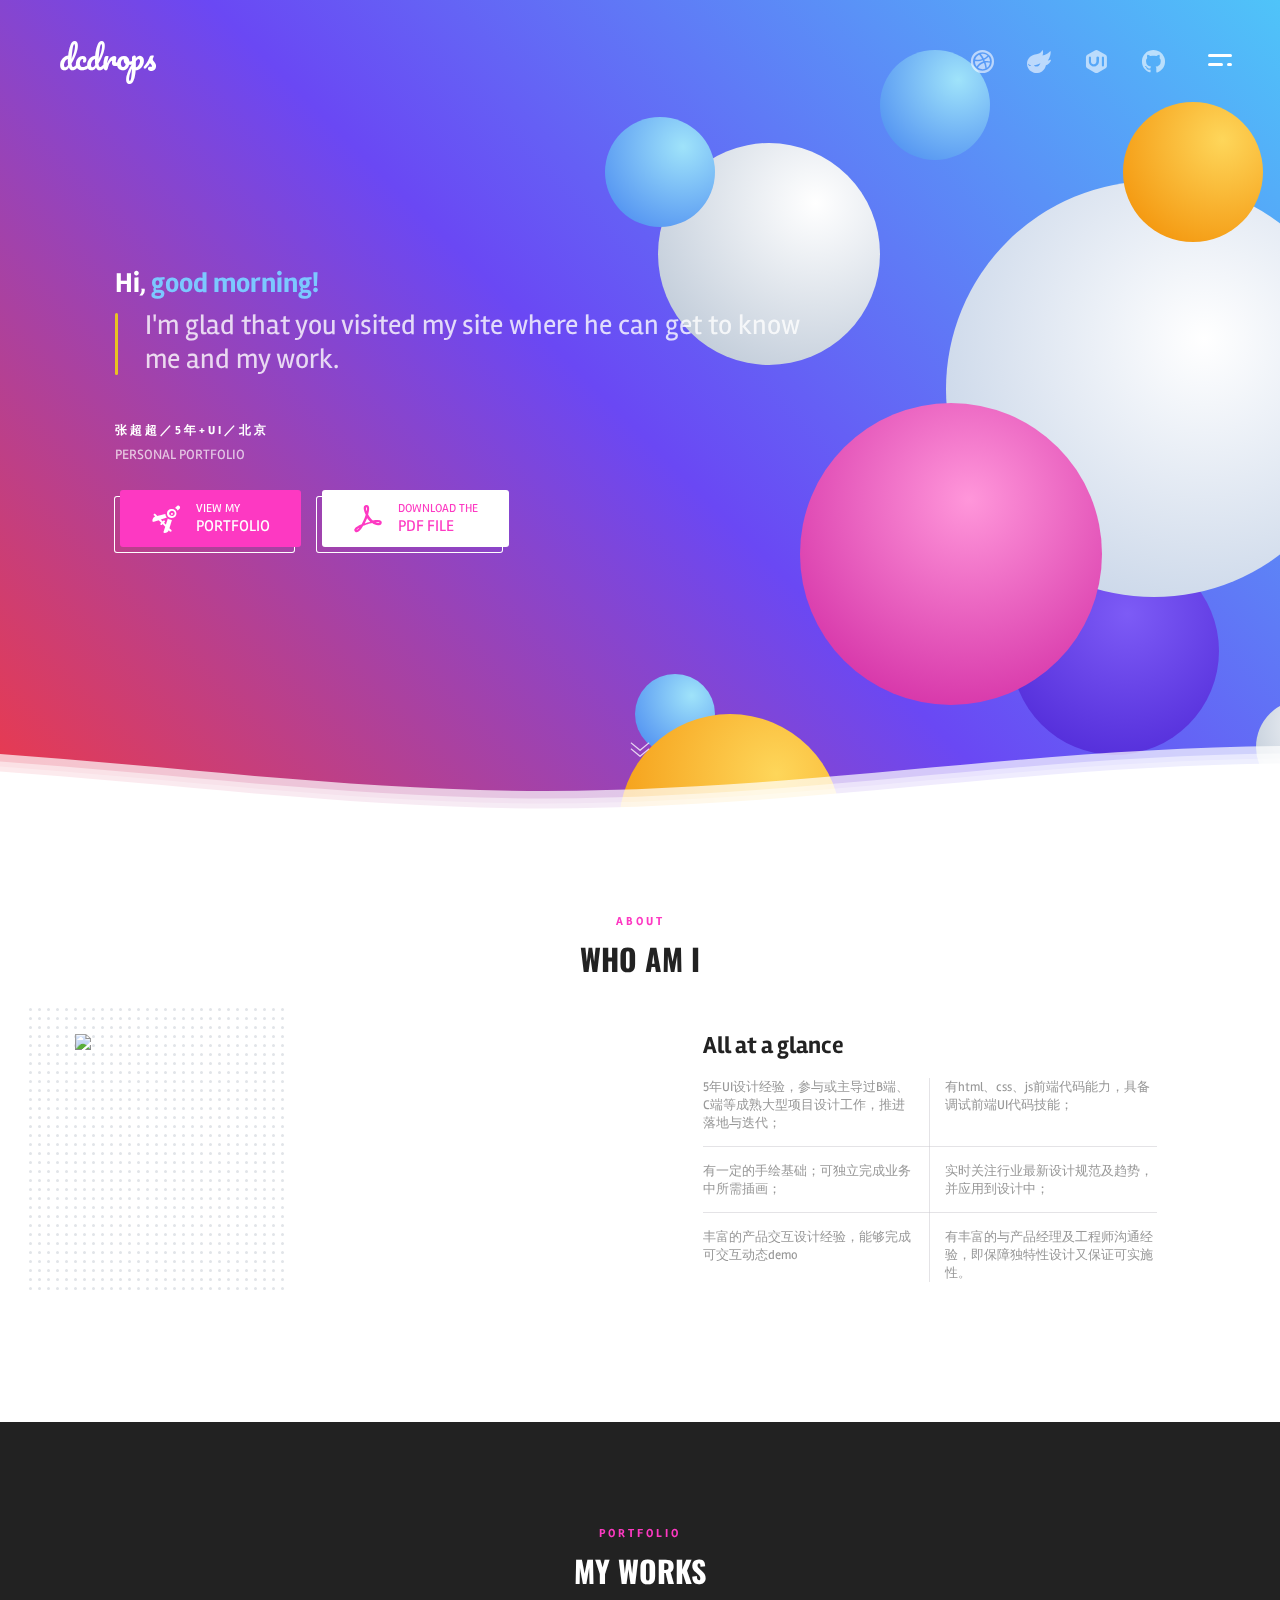
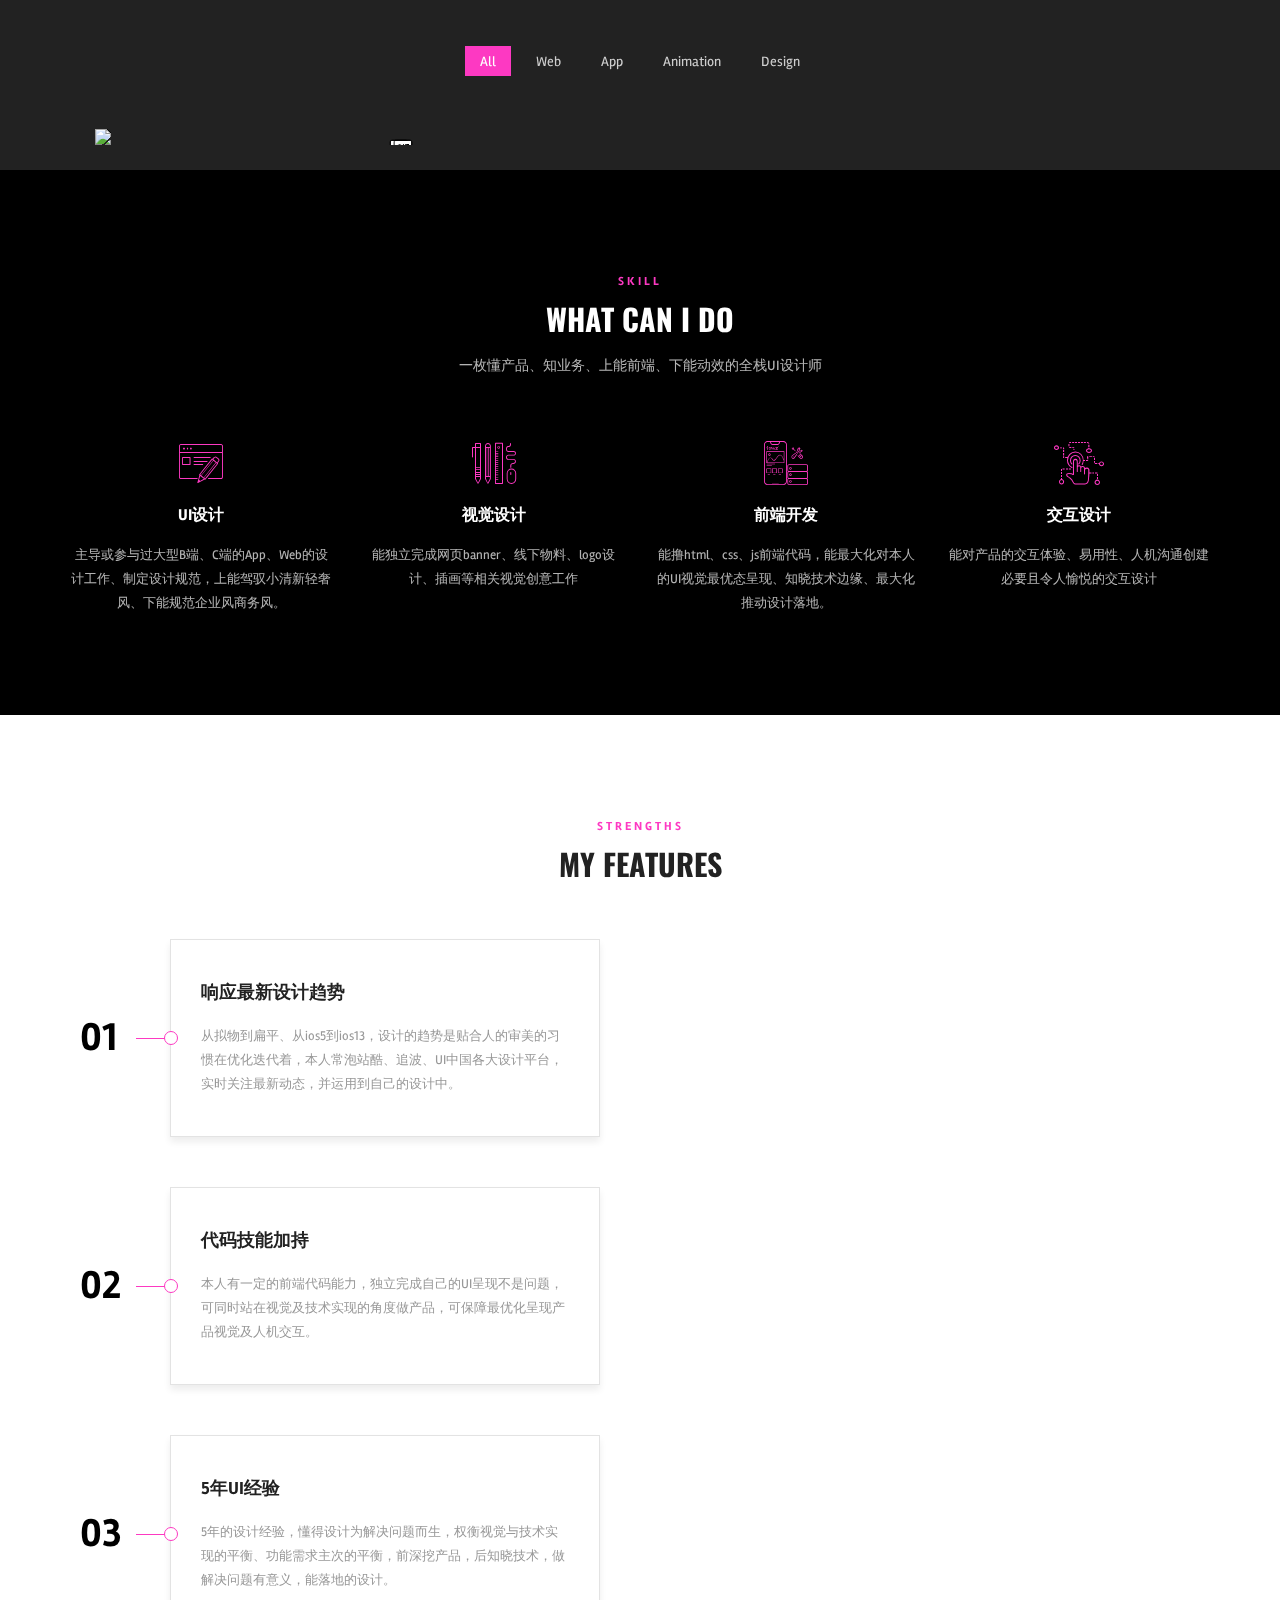
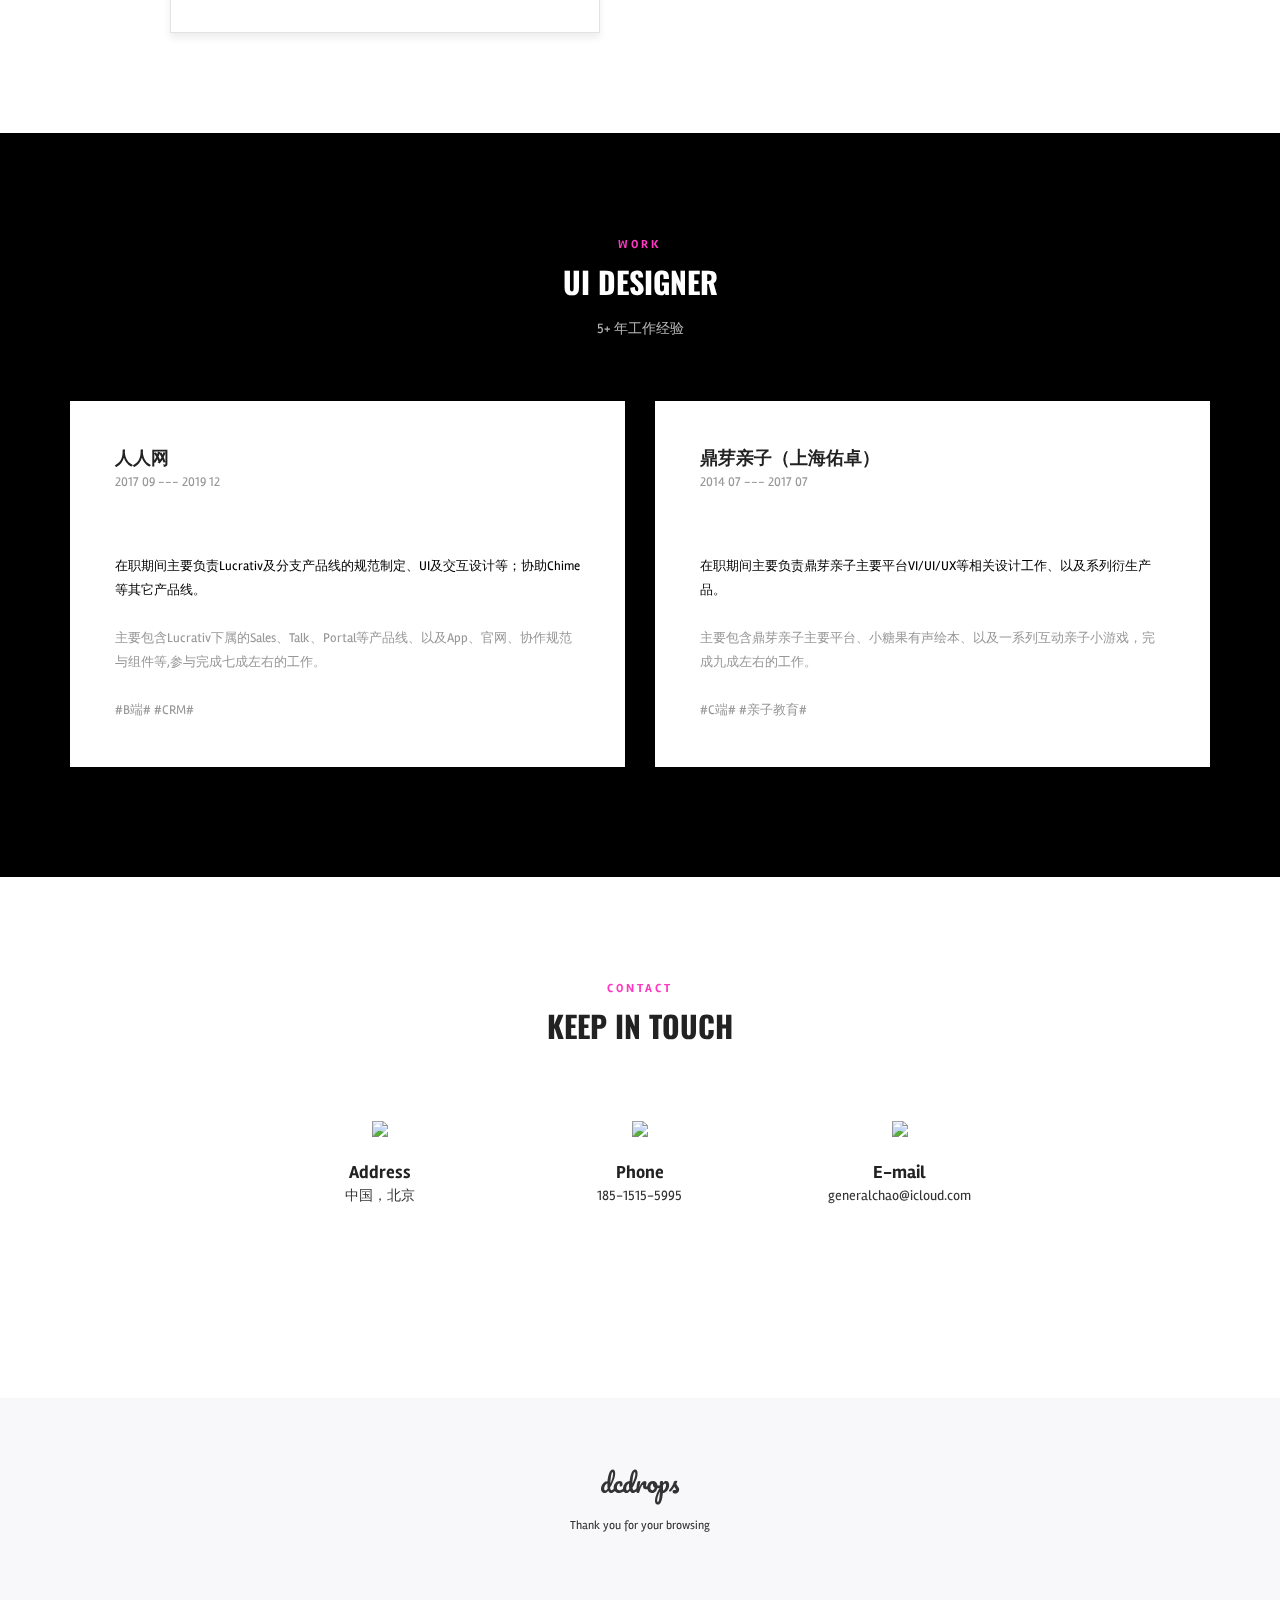
==== commit 2f29bc4a: "优化" ====
--- a/index.html
+++ b/index.html
@@ -13,7 +13,7 @@
 
 		<!-- 引入vue -->
 		<script src="https://cdn.jsdelivr.net/npm/vue/dist/vue.js"></script>
-		<title>Home</title>
+		<title>dcdrops</title>
 	</head>
 
 <body>
@@ -171,16 +171,16 @@
 				</div>
 			</div>
 			<div class="row flex">
-				<div class="col-md-6">
+				<div class="col-md-6 about">
 					<img class="img" src="https://s2.ax1x.com/2020/01/01/l8LUQe.jpg" >
-					<div class="empty-space h20-xs h0-md"></div>
+					<div class="empty-space h30-xs h0-md"></div>
 				</div>
 				<div class="col-md-6">
 					<div class="row">
 						<div class="col-md-10 col-md-offset-1">
 							<article class="small-sm">
 								<h3 class="h3">All at a glance</h3>
-								<div class="empty-space h30-xs"></div>
+								<div class="empty-space h20-xs"></div>
 								<table class="about-detail">
 									<tr>
 										<td>5年UI设计经验，参与或主导过B端、C端等成熟大型项目设计工作，推进落地与迭代；</td>
@@ -655,11 +655,11 @@
 			// 滚动改变菜单按钮背景与改变title内容
 			if(gheight > 450){
 				menu_btn.classList.add('menu_bg');
-				document.title = 'dcdrops';
+				document.title = 'Thank you for your browsing';
 			}
 			else{	
 				menu_btn.classList.remove('menu_bg');
-				document.title = 'Home';
+				document.title = 'dcdrops';
 				// 滑动渐隐头部
 				banner_title.style.cssText = "opacity:1-(gheight/500); transform:translate3d(0,"+gheight/2+"px,-"+gheight*2+"px);"
 				// 滑动渐隐向下按钮
--- a/css/style.css
+++ b/css/style.css
@@ -161,15 +161,12 @@
 
 /*hover*/
 .hover-1{display: inline-block;}
-.hover-2{display: inline-block; position: relative; padding: 0 10px;}
-.hover-2:before{content: ""; position: absolute; left: 50%; bottom: -10%; width: 0; height: 1px; background-color: #333; -moz-transition:all 150ms ease-out; -o-transition:all 150ms ease-out; -webkit-transition:all 150ms ease-out; transition:all 150ms ease-out; -ms-transition:all 150ms ease-out;}
 .img-hover-1,
 .img-hover-2{display: block; width: 100%; overflow: hidden;}
 .img-hover-1 img,
 .img-hover-2 img{display: block; width: 100%; -ms-transform: scale(1); -webkit-transform: scale(1); transform: scale(1); -moz-transition:all 300ms ease-out; -o-transition:all 300ms ease-out; -webkit-transition:all 300ms ease-out; transition:all 300ms ease-out; -ms-transition:all 300ms ease-out;}
 @media (min-width: 1200px) {
   .hover-1:hover{color: #fd39c2 !important; cursor: pointer; -moz-transition:all 150ms ease-out; -o-transition:all 150ms ease-out; -webkit-transition:all 150ms ease-out; transition:all 150ms ease-out; -ms-transition:all 150ms ease-out;}
-  .hover-2:hover:before{left: 0; width: 100%;}
   .img-hover-1:hover img{-ms-transform: scale(1.1); -webkit-transform: scale(1.1); transform: scale(1.1);}
   .img-hover-2:hover img{-ms-transform: scale(0.9); -webkit-transform: scale(0.9); transform: scale(0.9);}
 }
@@ -572,20 +569,14 @@
 
 
 /*公司介绍模块*/
-.price-wrapper{text-align: center;overflow: hidden;margin-bottom: 20px;}
-.price-wrapper .price-icon{position: relative; display: block; width: 80px; height: 80px; margin: 0 auto; background-color: #fff; border-radius: 50%; box-shadow: 0px 5px 7px 0px rgba(0, 0, 0, 0.07); margin-bottom: -45px; z-index: 1;}
-.price-wrapper .price-icon:before{content: ""; position: absolute; left: 50%; bottom: -30px; width: 1px; height: 30px; background-color: #e3e3e3; z-index: 1}
-.price-wrapper .price-icon i{font-size: 40px;position: absolute; left: 50%; top: 50%; -ms-transform: translate(-50%, -50%); -webkit-transform: translate(-50%, -50%); transform: translate(-50%, -50%);color: gray;}
-.price-wrapper article{background-color: #fff; padding: 115px 45px 75px 45px;}
+.price-wrapper{overflow: hidden;margin-bottom: 20px;position: relative;}
+.price-wrapper i{font-size: 50px;position: absolute; right: 40px; top: 36px;color: #ccc;z-index: 1;}
+.price-wrapper article{background-color: #fff; padding:45px;}
 .price{font-size: 42px; line-height: 42px; font-weight: 700;  color: #222;}
 .price sup{font-size: 24px;}
 .price-wrapper ul li{margin-bottom: 8px;}
 .price-wrapper ul li:last-child{margin-bottom: 0;}
 .price-wrapper ul li span{ color: #fd39c2; font-weight: 600;}
-
-@media (min-width: 1200px) {
-  .price-wrapper .price-icon:hover:before{background-color: #fd39c2;}
-}
 /*公司介绍模块*/
 
 
@@ -601,7 +592,7 @@
   ==============  */
 /*缓动动效*/
 nav ul li:before, nav ul li, .banner-nav .btn-down i, .sorting-menu ul li:before, .sorting-menu ul li, a, .follow .item, .follow .item:before, .btn-1 span, .button:after,.button span,.button i{-moz-transition:all 150ms ease-out; -o-transition:all 150ms ease-out; -webkit-transition:all 150ms ease-out; transition:all 150ms ease-out; -ms-transition:all 150ms ease-out;}
-header,.logo, .price-wrapper .price-icon:before, .grid-item img, .prod-item .prod-item-img{-moz-transition:all 300ms ease-out; -o-transition:all 300ms ease-out; -webkit-transition:all 300ms ease-out; transition:all 300ms ease-out; -ms-transition:all 300ms ease-out;}
+header,.logo, .grid-item img, .prod-item .prod-item-img{-moz-transition:all 300ms ease-out; -o-transition:all 300ms ease-out; -webkit-transition:all 300ms ease-out; transition:all 300ms ease-out; -ms-transition:all 300ms ease-out;}
 
 .bg-img-1 {background-image: url('https://s2.ax1x.com/2019/12/31/l1P6pt.jpg');}
 
@@ -766,7 +757,7 @@
 .double_modle2 span:nth-child(4){left: 9px;top: 9px;}
 .single_modle2{width: 16px;height: 16px;background-color: #fff;display: inline-block;}
 
-.about-detail td{padding: 15px 15px 15px 0;position: relative;line-height: normal;}
+.about-detail td{padding: 15px 15px 15px 0;position: relative;line-height: normal;width: 50%;}
 .about-detail td:before{position: absolute;right: 0;bottom: 0;left: 0;height: 1px;content: '';-webkit-transform: scaleY(.5);transform: scaleY(.5);background-color: #c8c7cc;}
 .about-detail td:after{position: absolute;right: 0;bottom: 0;top: 0;width: 1px;content: '';-webkit-transform: scaleX(.5);transform: scaleX(.5);background-color: #c8c7cc;}
 .about-detail td:nth-of-type(2n){padding: 15px 0px 15px 15px;}
@@ -777,4 +768,8 @@
 
 #about{padding: 0 20px;}
 
-
+.col-md-6.about{position: relative}
+.col-md-6.about:before{position: absolute;top: -26px;left: -31px;z-index: -1;width: 45%;height: 100%;content: "";background: url('../img/dots-small.svg');}
+
+
+
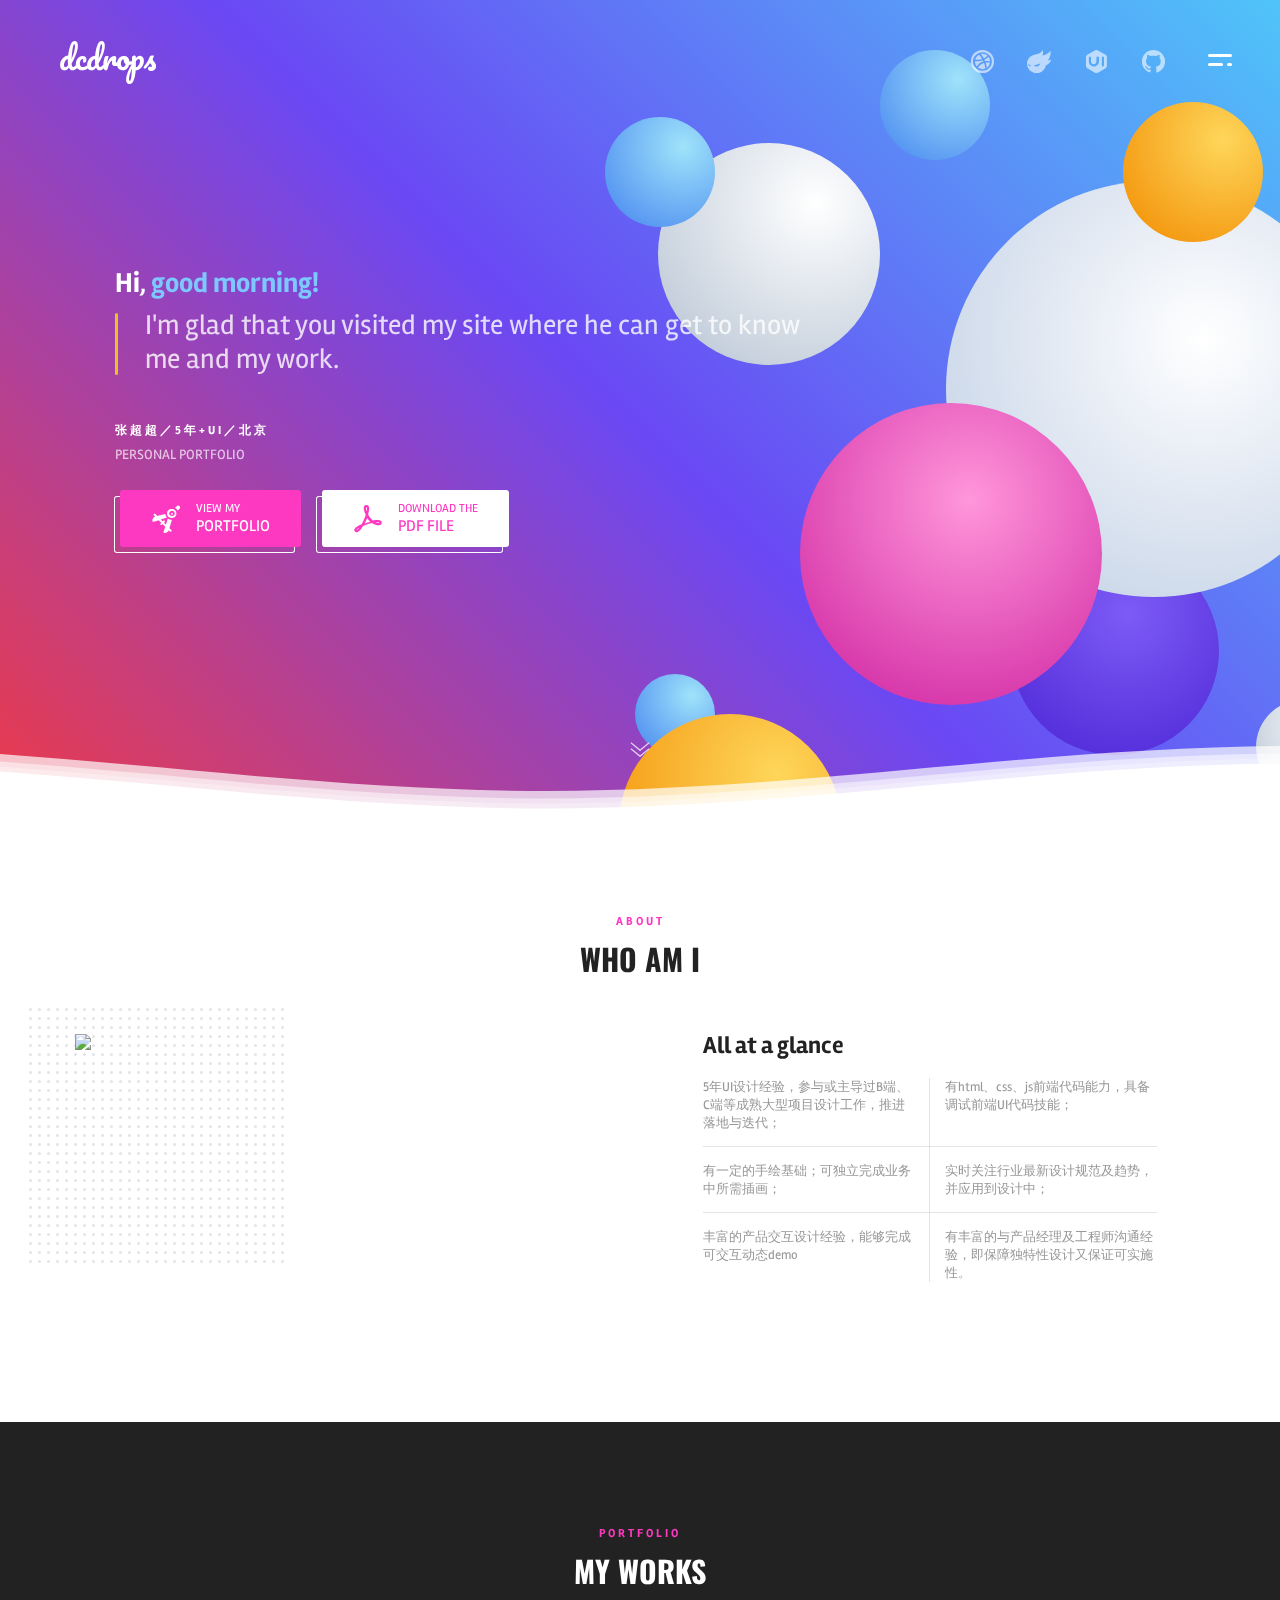
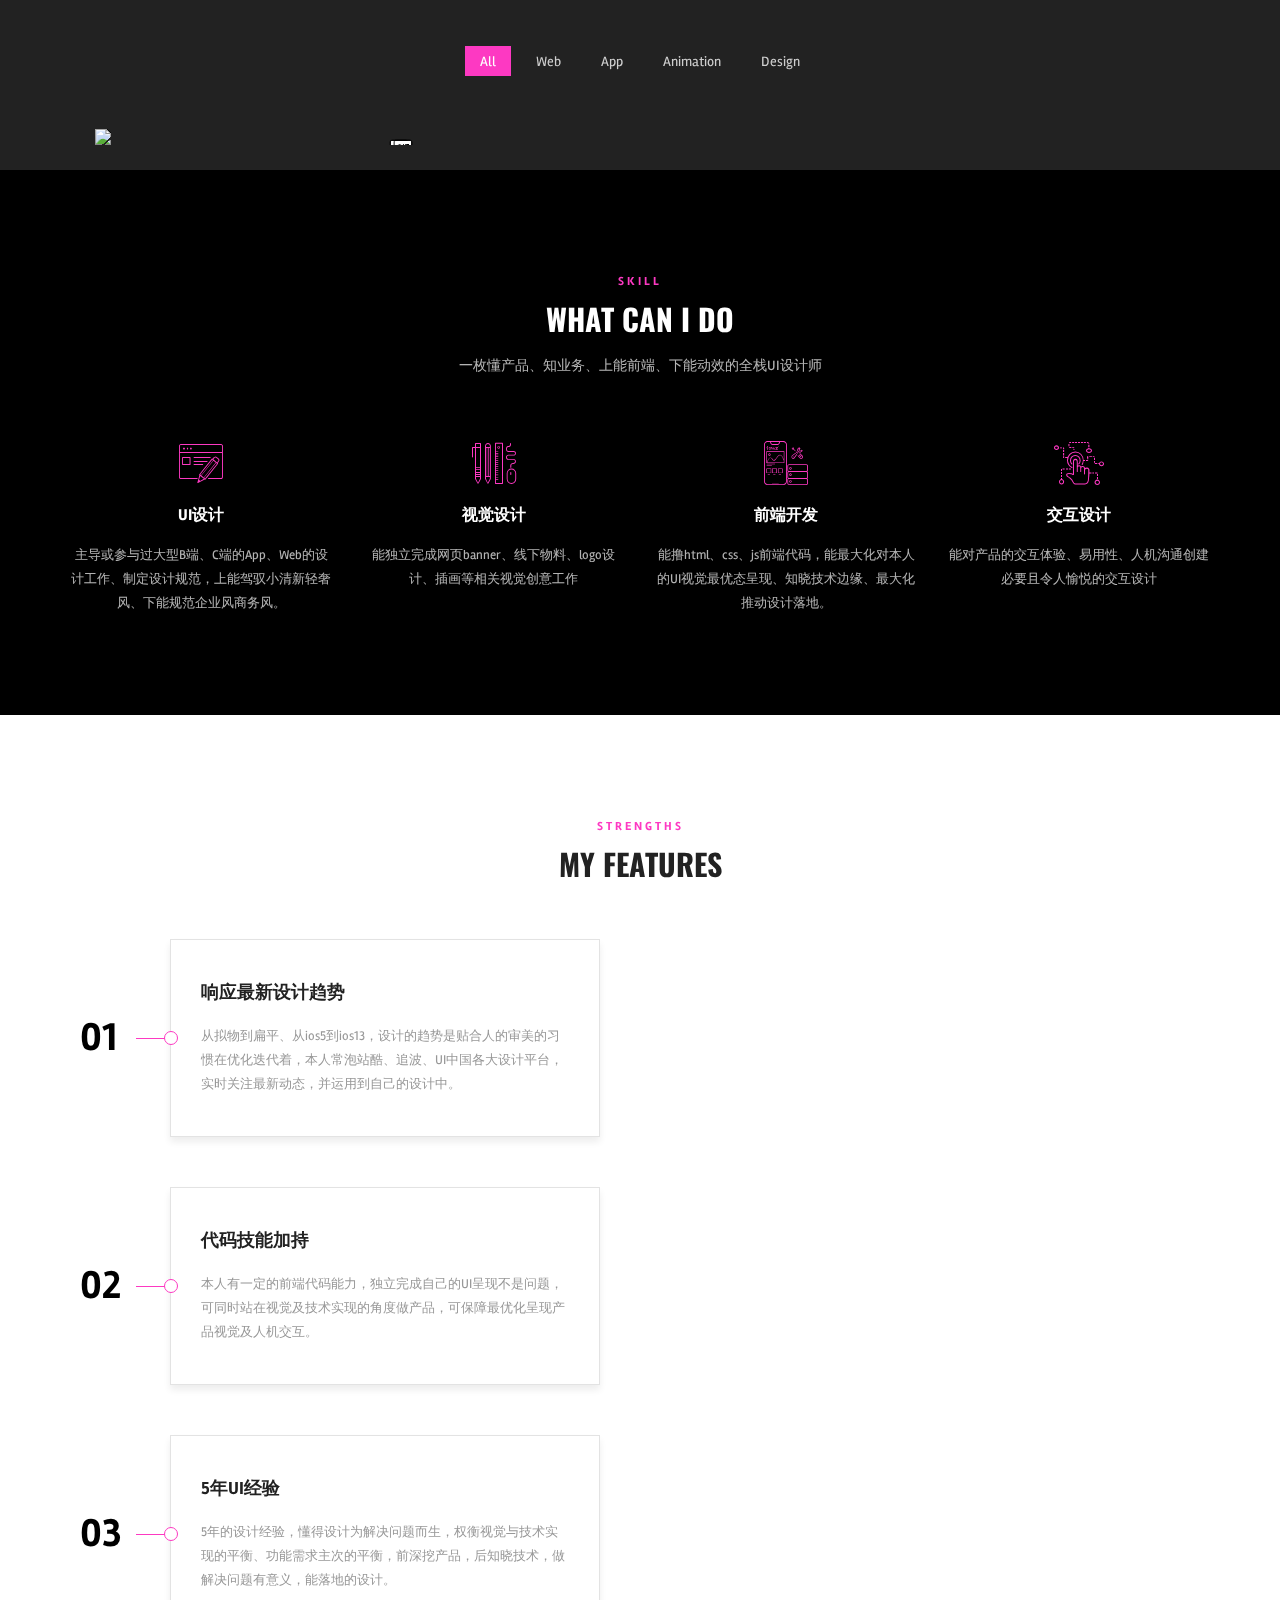
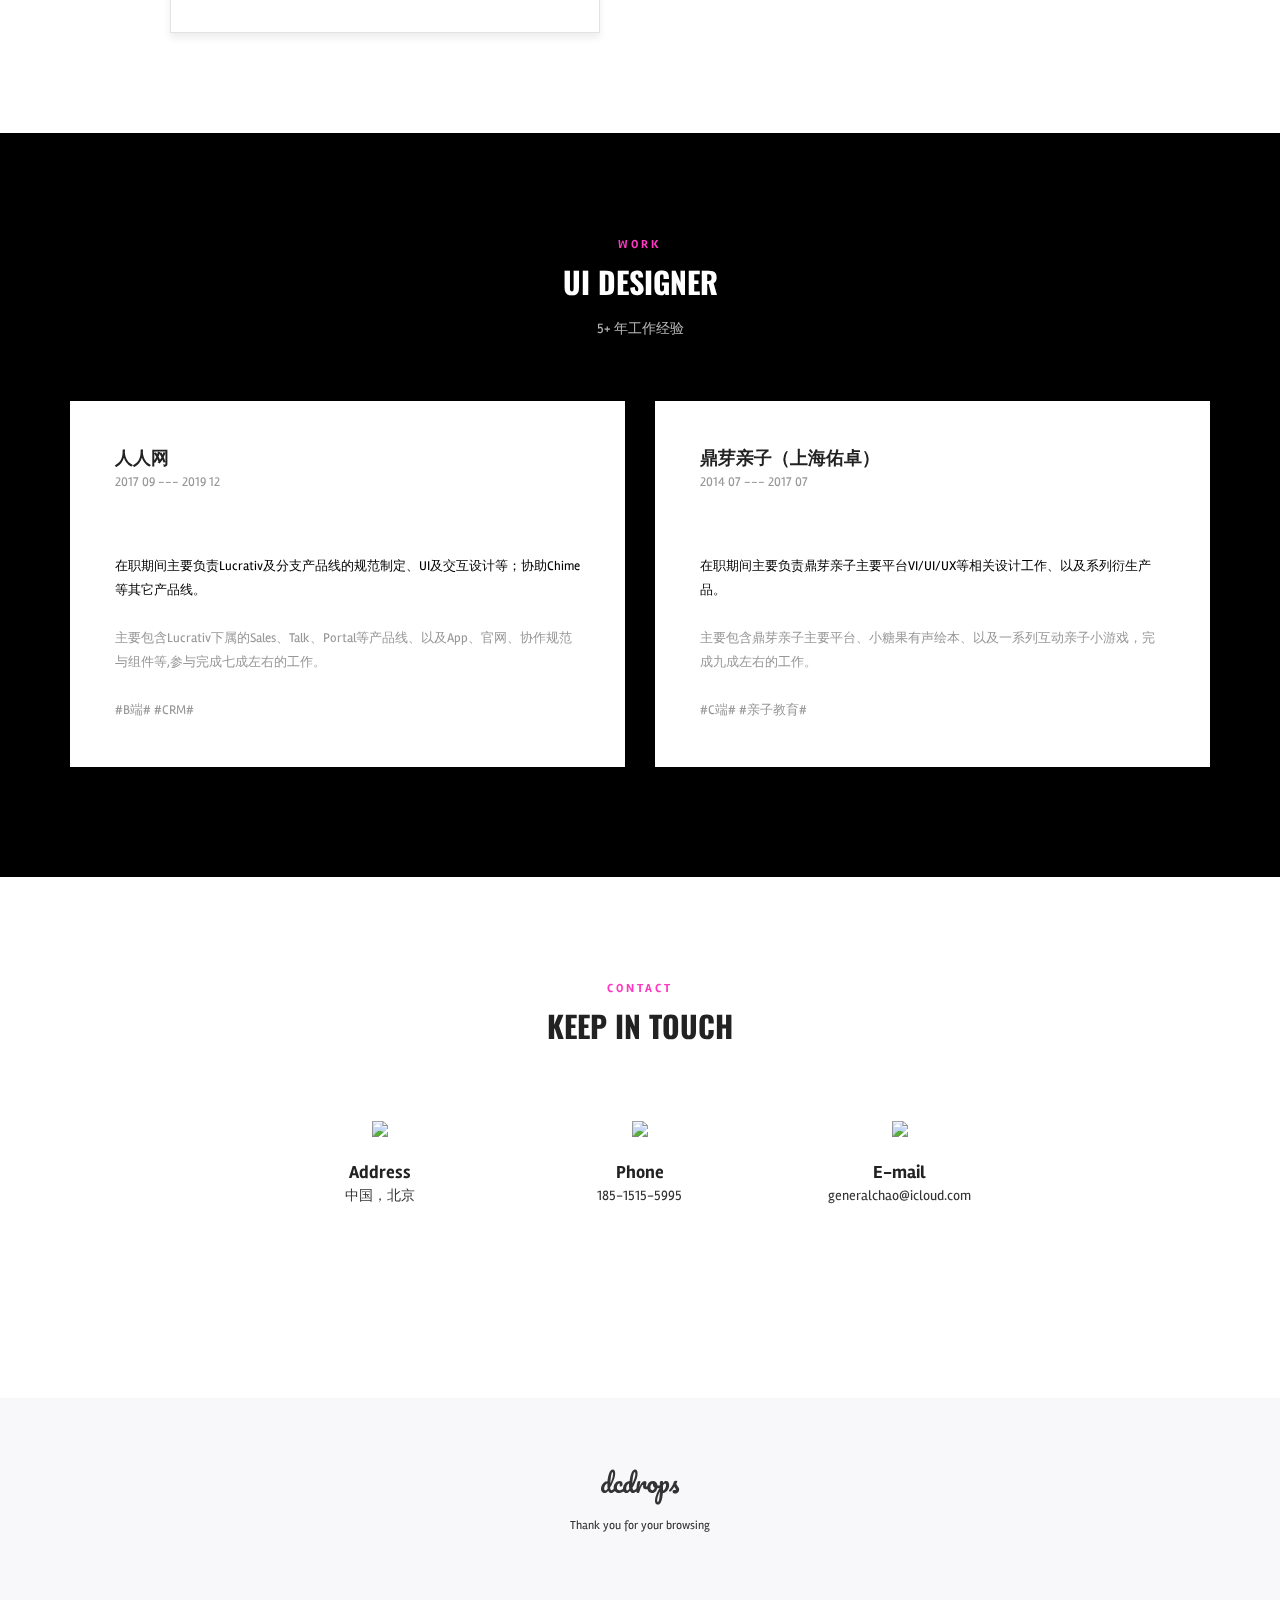
==== commit ddbdd3fd: "优化" ====
--- a/index.html
+++ b/index.html
@@ -484,7 +484,7 @@
 					</div>
 				</div>
 			</div>
-			<div class="empty-space h35-xs h90-md"></div>
+			<div class="empty-space h50-xs h90-md"></div>
 		</div>
 		<!-- work -->
 
@@ -543,9 +543,8 @@
 
 		<div class="empty-space h55-xs h100-md"></div>
 		<div class="empty-space h0-xs h30-md"></div>
-
 		<!-- other -->
-		<div class="container-fluid nopadding" style="display: none">
+<!-- 		<div class="container-fluid nopadding" style="display: none">
 			<div class="row">
 				<div class="col-md-12">
 					<div class="swiper-instagram">
@@ -580,7 +579,7 @@
 					</div>
 				</div>
 			</div>
-		</div>
+		</div> -->
 		<!-- other -->
 
 		<!-- footer -->
--- a/css/style.css
+++ b/css/style.css
@@ -769,7 +769,7 @@
 #about{padding: 0 20px;}
 
 .col-md-6.about{position: relative}
-.col-md-6.about:before{position: absolute;top: -26px;left: -31px;z-index: -1;width: 45%;height: 100%;content: "";background: url('../img/dots-small.svg');}
-
-
-
+.col-md-6.about:before{position: absolute;top: -26px;left: -31px;z-index: -1;width: 45%;height: 90%;content: "";background: url('../img/dots-small.svg');}
+
+
+
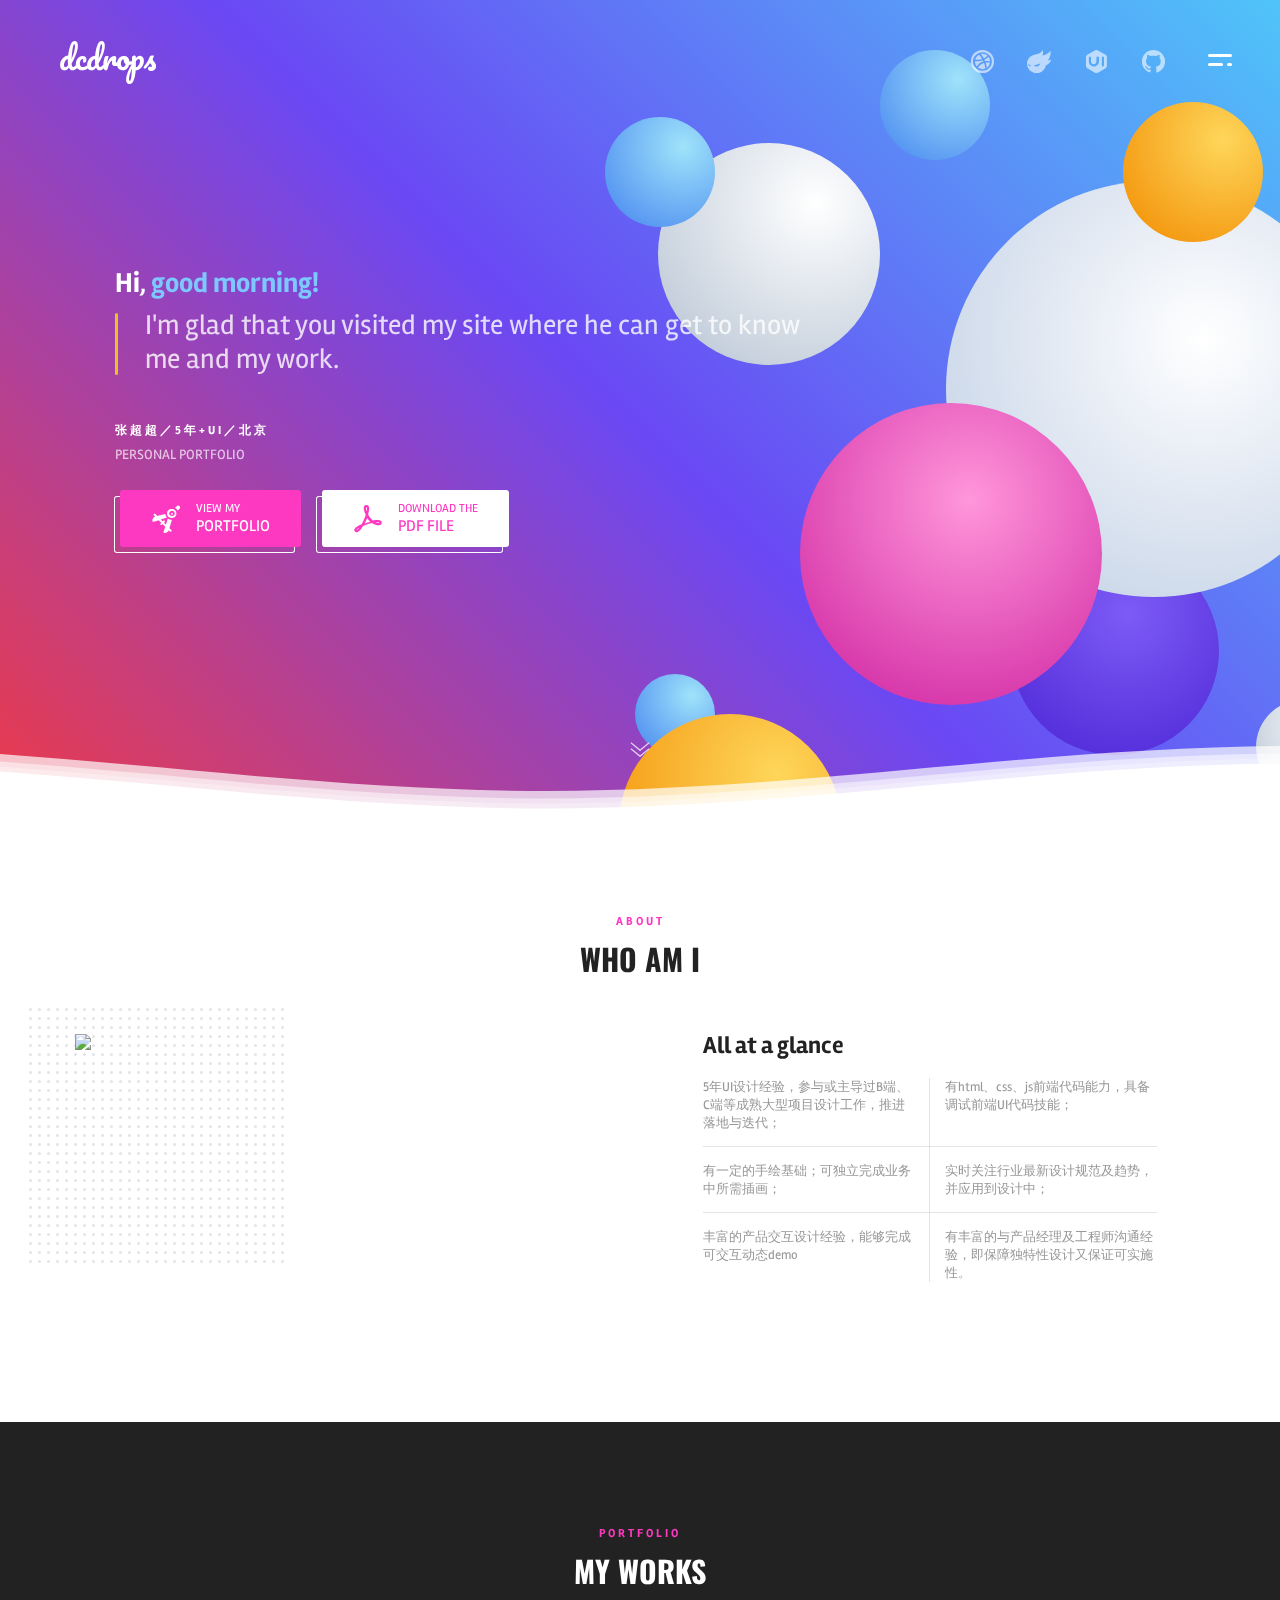
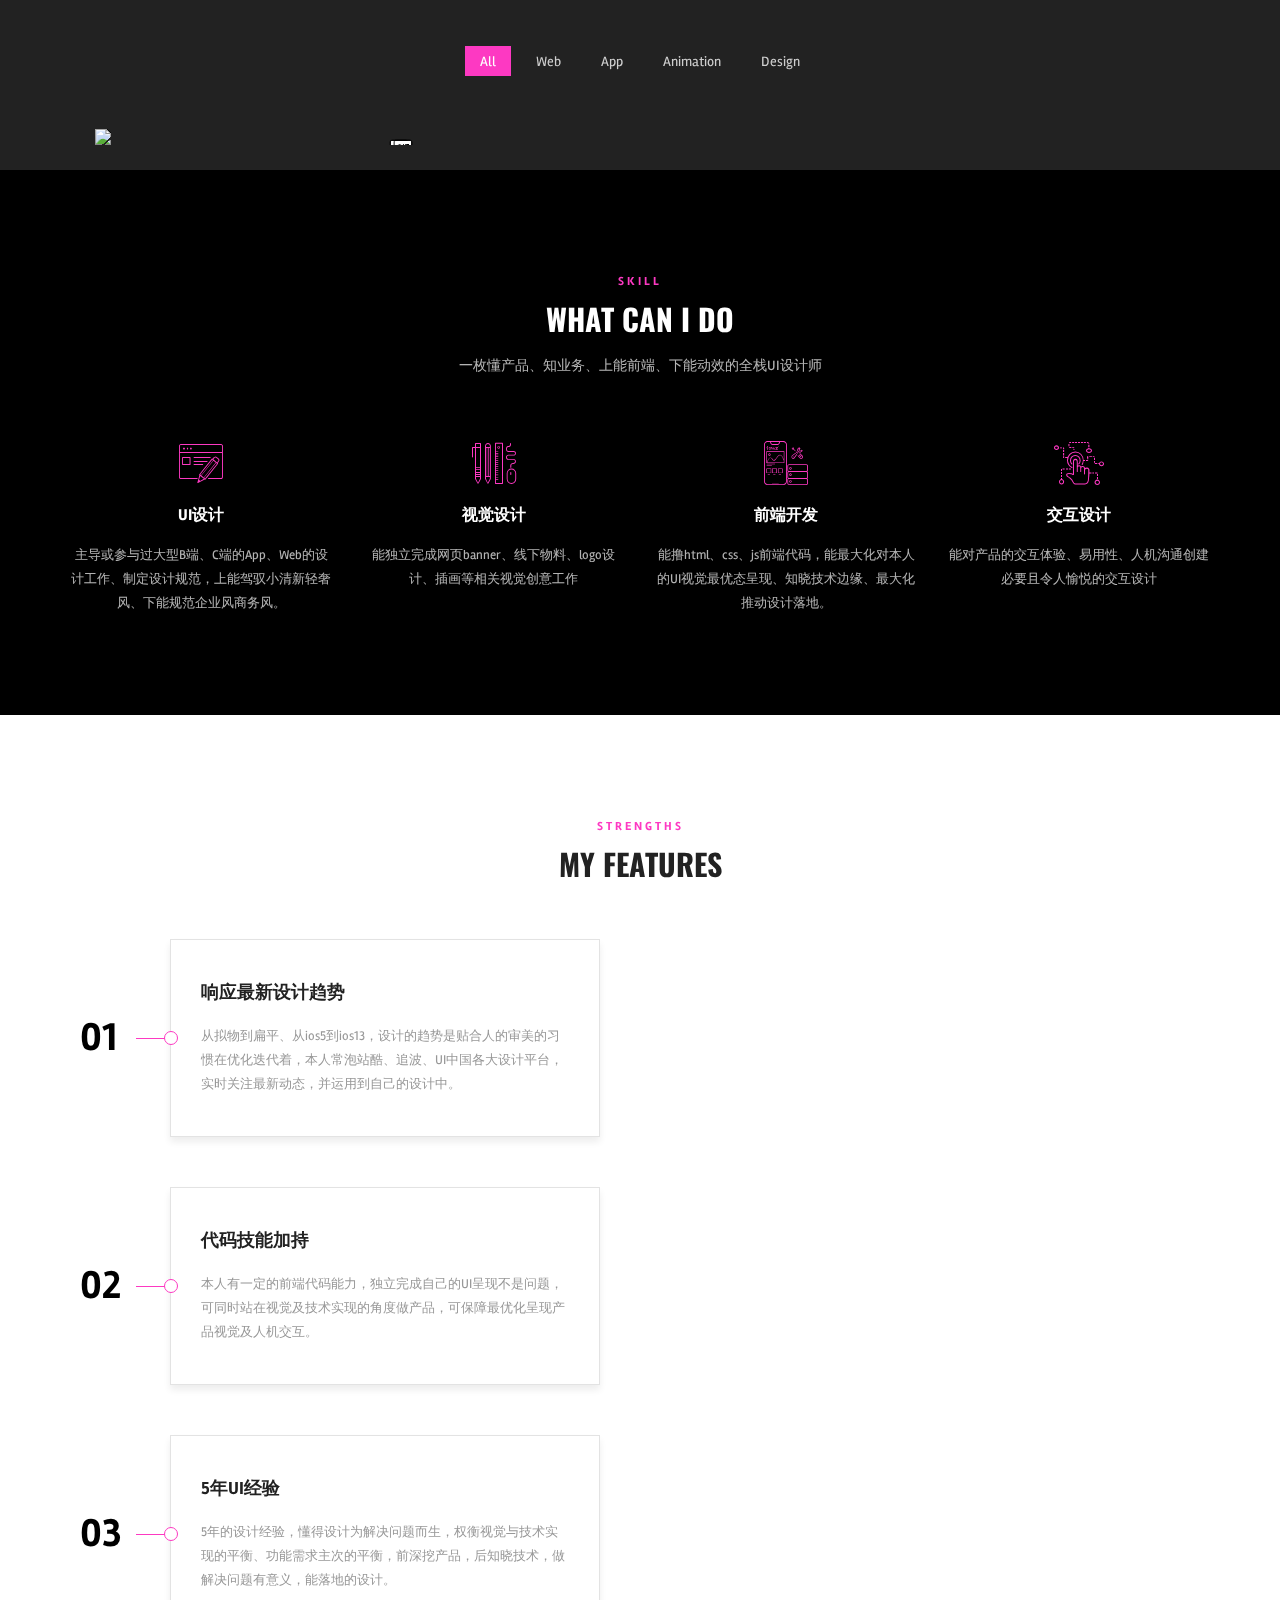
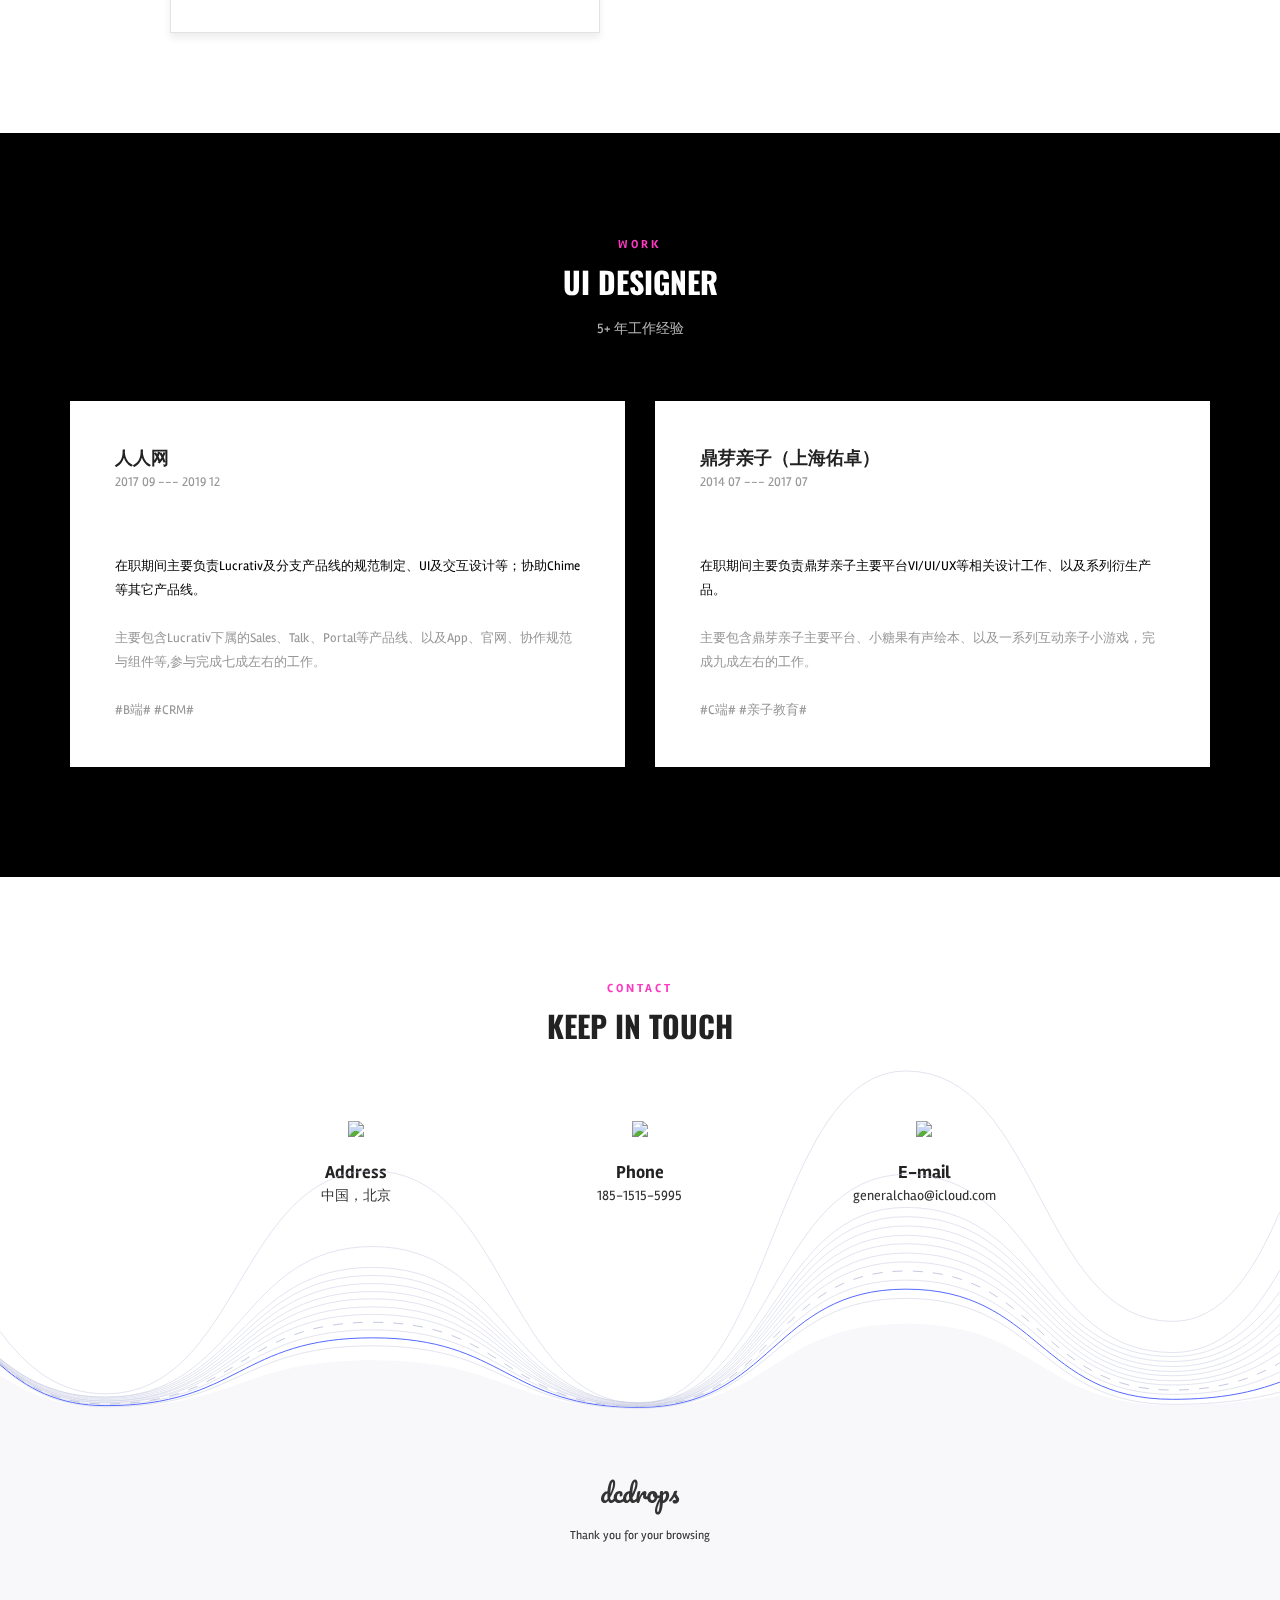
==== commit 4f22d806: "优化" ====
--- a/index.html
+++ b/index.html
@@ -443,7 +443,7 @@
 		
 
 		<!-- work -->
-		<div id="work" class="container-fluid nopadding-xs block">
+		<div id="work" class="container-fluid block">
 			<div class="empty-space h50-xs h100-md"></div>
 			<div class="container">
 				<div class="row">
@@ -491,7 +491,8 @@
 		<div class="clear"></div>
 
 		<!-- contact -->
-		<div id="contact" class="container">
+		<div id="contact" class="container-fluid">	
+			<img class="footer-waves" src="img/footer-waves.svg">
 			<div class="empty-space h50-xs h100-md"></div>
 			<div class="row">
 				<div class="col-md-6 col-md-offset-3 col-sm-8 col-sm-offset-2 col-xs-12 col-xs-offset-0">
@@ -533,16 +534,16 @@
 							</div>
 						</div>
 					</div>
-					<div class="empty-space h35-xs h0-md"></div>
-
-				</div>
-
-			</div>
+
+				</div>
+
+			</div>
+
+			<div class="empty-space h100-xs"></div>
+			<div class="empty-space h0-xs h100-sm"></div>
 		</div>
 		<!-- contact -->
 
-		<div class="empty-space h55-xs h100-md"></div>
-		<div class="empty-space h0-xs h30-md"></div>
 		<!-- other -->
 <!-- 		<div class="container-fluid nopadding" style="display: none">
 			<div class="row">
@@ -583,7 +584,7 @@
 		<!-- other -->
 
 		<!-- footer -->
-		<div class="container-fluid nopadding">
+		<div class="container-fluid nopadding footer">
 			<div class="row">
 				<div class="col-md-12">
 					<footer>
--- a/css/style.css
+++ b/css/style.css
@@ -271,15 +271,8 @@
 
 .fl{float: left; width:100%;}
 
-
 /*nopadding class*/
 .nopadding {padding-left: 0; padding-right: 0; margin-left: 0; margin-right: 0;}
-@media (min-width: 992px) {
-  .nopadding-md{padding-left: 0; padding-right: 0; margin-left: 0; margin-right: 0;}
-}
-@media (max-width: 767px) {
-  .nopadding-xs{padding-left: 0; padding-right: 0; margin-left: 0; margin-right: 0;}
-}
 
 /*background*/
 .bg-row{background-position: 50% 50%; background-repeat: no-repeat; -webkit-background-size: cover; -moz-background-size: cover; -o-background-size: cover; background-size: cover; background-attachment:scroll;}
@@ -407,7 +400,7 @@
 /*-------------------------------------------------------------------------------------------------------------------------------*/
 /* 08 - FOOTER */
 /*-------------------------------------------------------------------------------------------------------------------------------*/
-footer{padding: 70px 0 70px;font-weight: 900; font-size: 12px; line-height: 30px;text-align: center;color: #333;margin-top: 60px;position: relative;background-color: #f8f8fb;}
+footer{padding: 70px 0 50px;font-weight: 900; font-size: 12px; line-height: 30px;text-align: center;color: #333;position: relative;background-color: #f8f8fb;}
 footer ul{list-style-type: none;}
 footer ul li{margin-bottom: 5px;}
 footer ul li a{color: #989898}
@@ -577,6 +570,10 @@
 .price-wrapper ul li{margin-bottom: 8px;}
 .price-wrapper ul li:last-child{margin-bottom: 0;}
 .price-wrapper ul li span{ color: #fd39c2; font-weight: 600;}
+
+@media (max-width: 415px){
+  .price-wrapper article{padding:45px 30px;}
+}
 /*公司介绍模块*/
 
 
@@ -767,9 +764,10 @@
 .about-detail tr:nth-last-of-type(1) td:before{height: 0;}
 
 #about{padding: 0 20px;}
+#contact{position: relative;}
 
 .col-md-6.about{position: relative}
 .col-md-6.about:before{position: absolute;top: -26px;left: -31px;z-index: -1;width: 45%;height: 90%;content: "";background: url('../img/dots-small.svg');}
-
-
-
+.footer-waves{position: absolute;bottom: -1px;width: 100%;left: 0;z-index: 10;}
+
+
